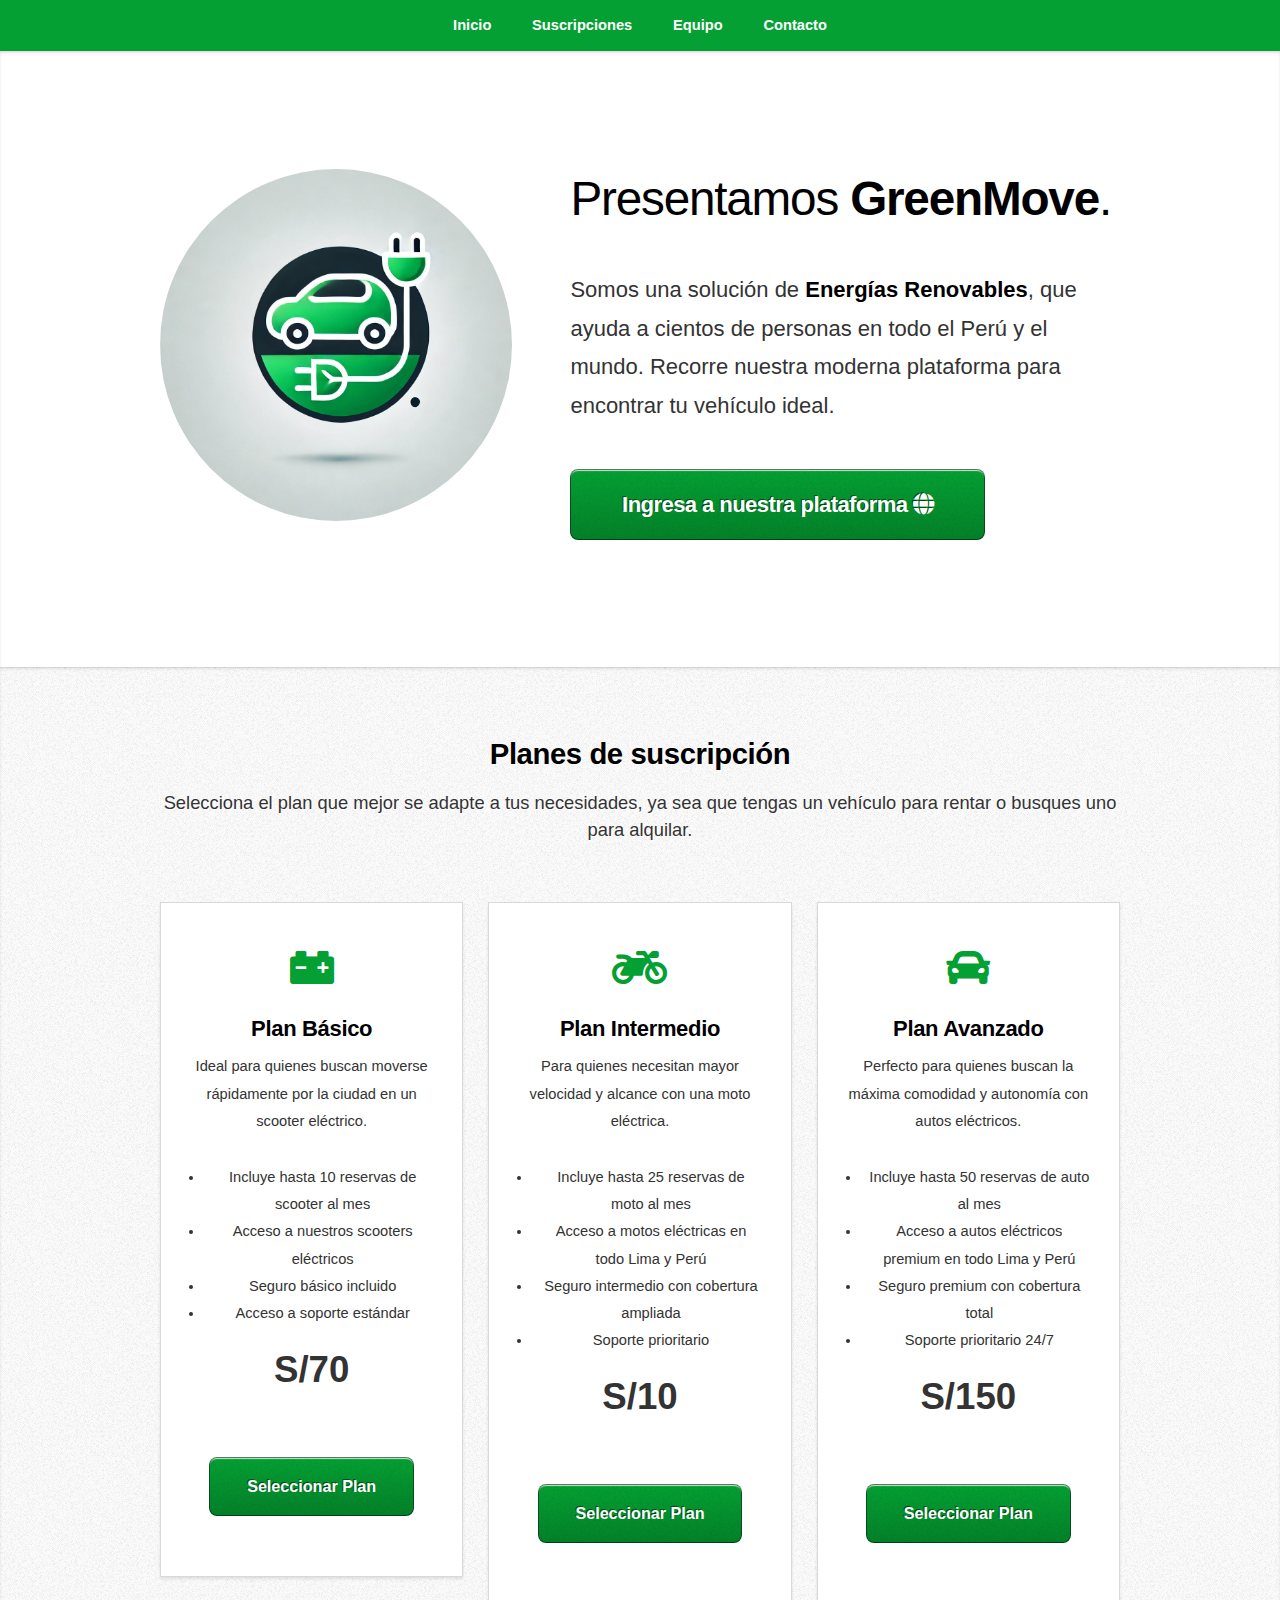
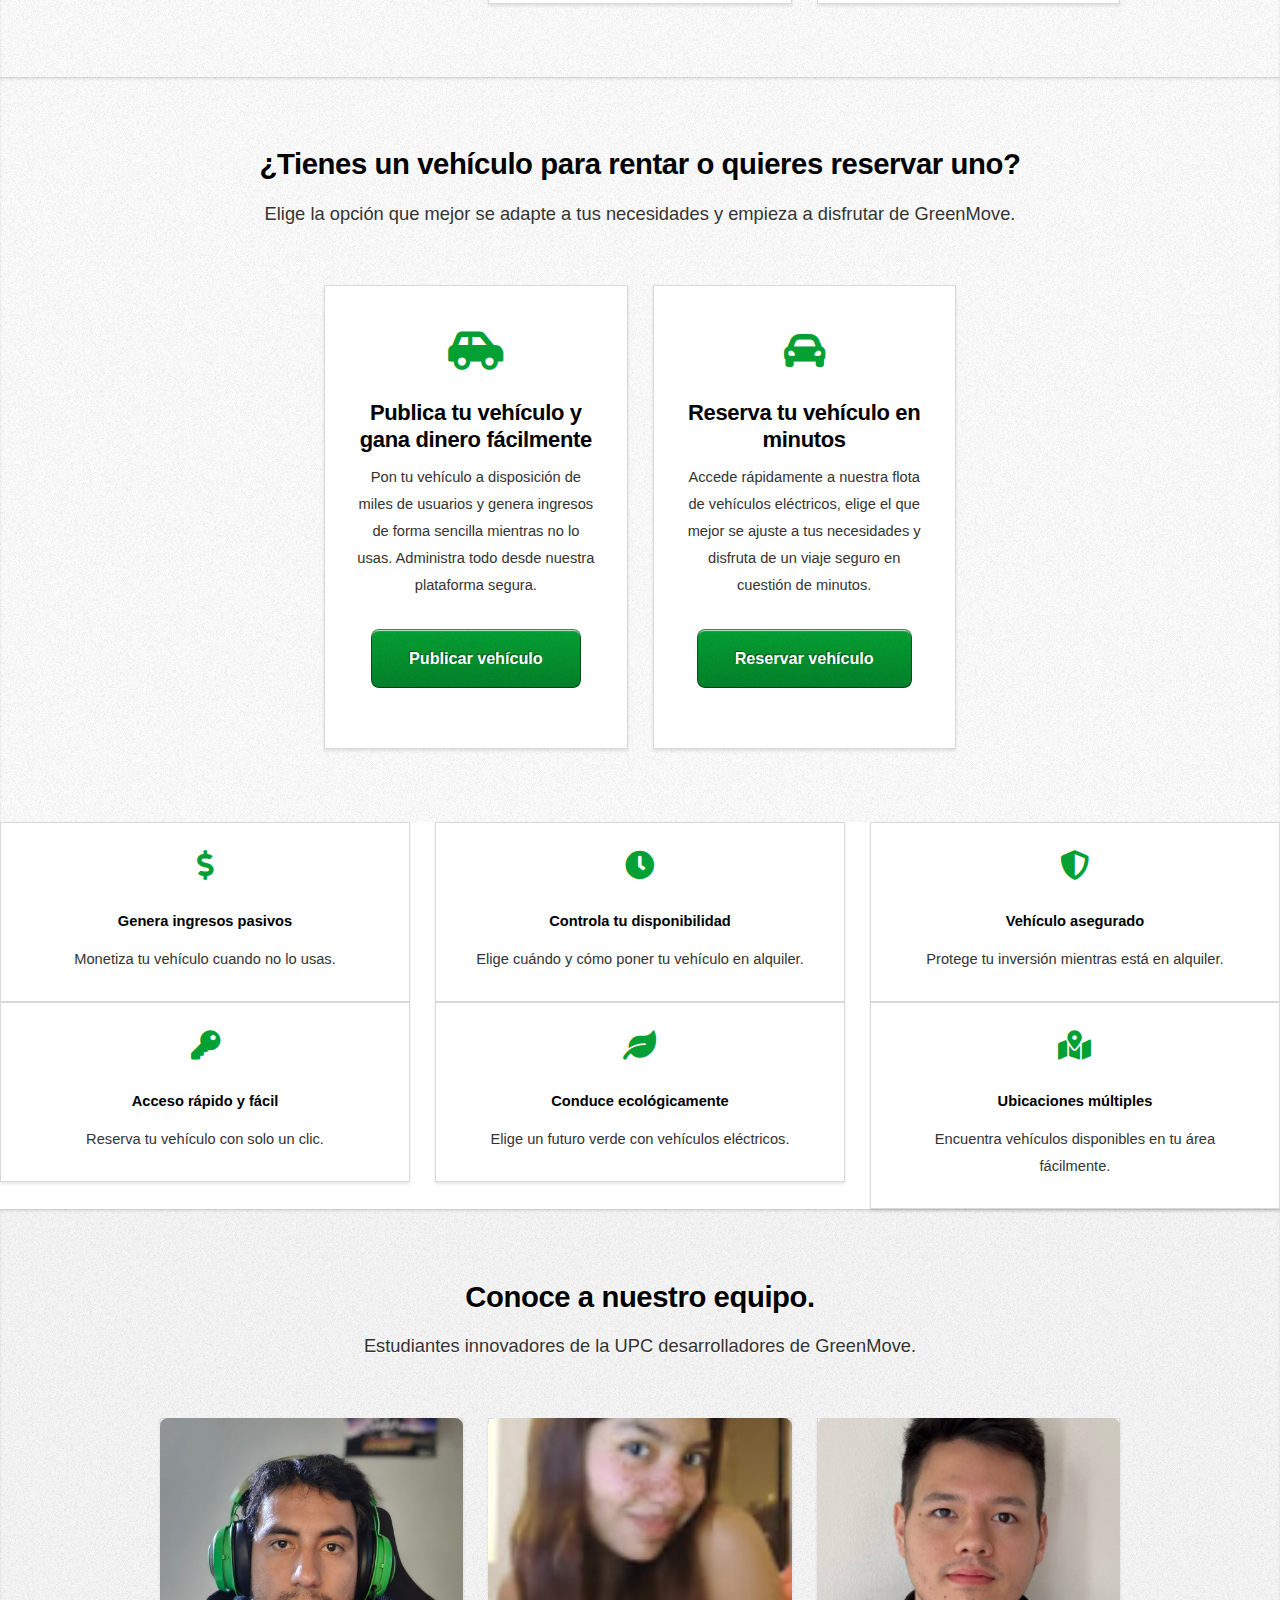
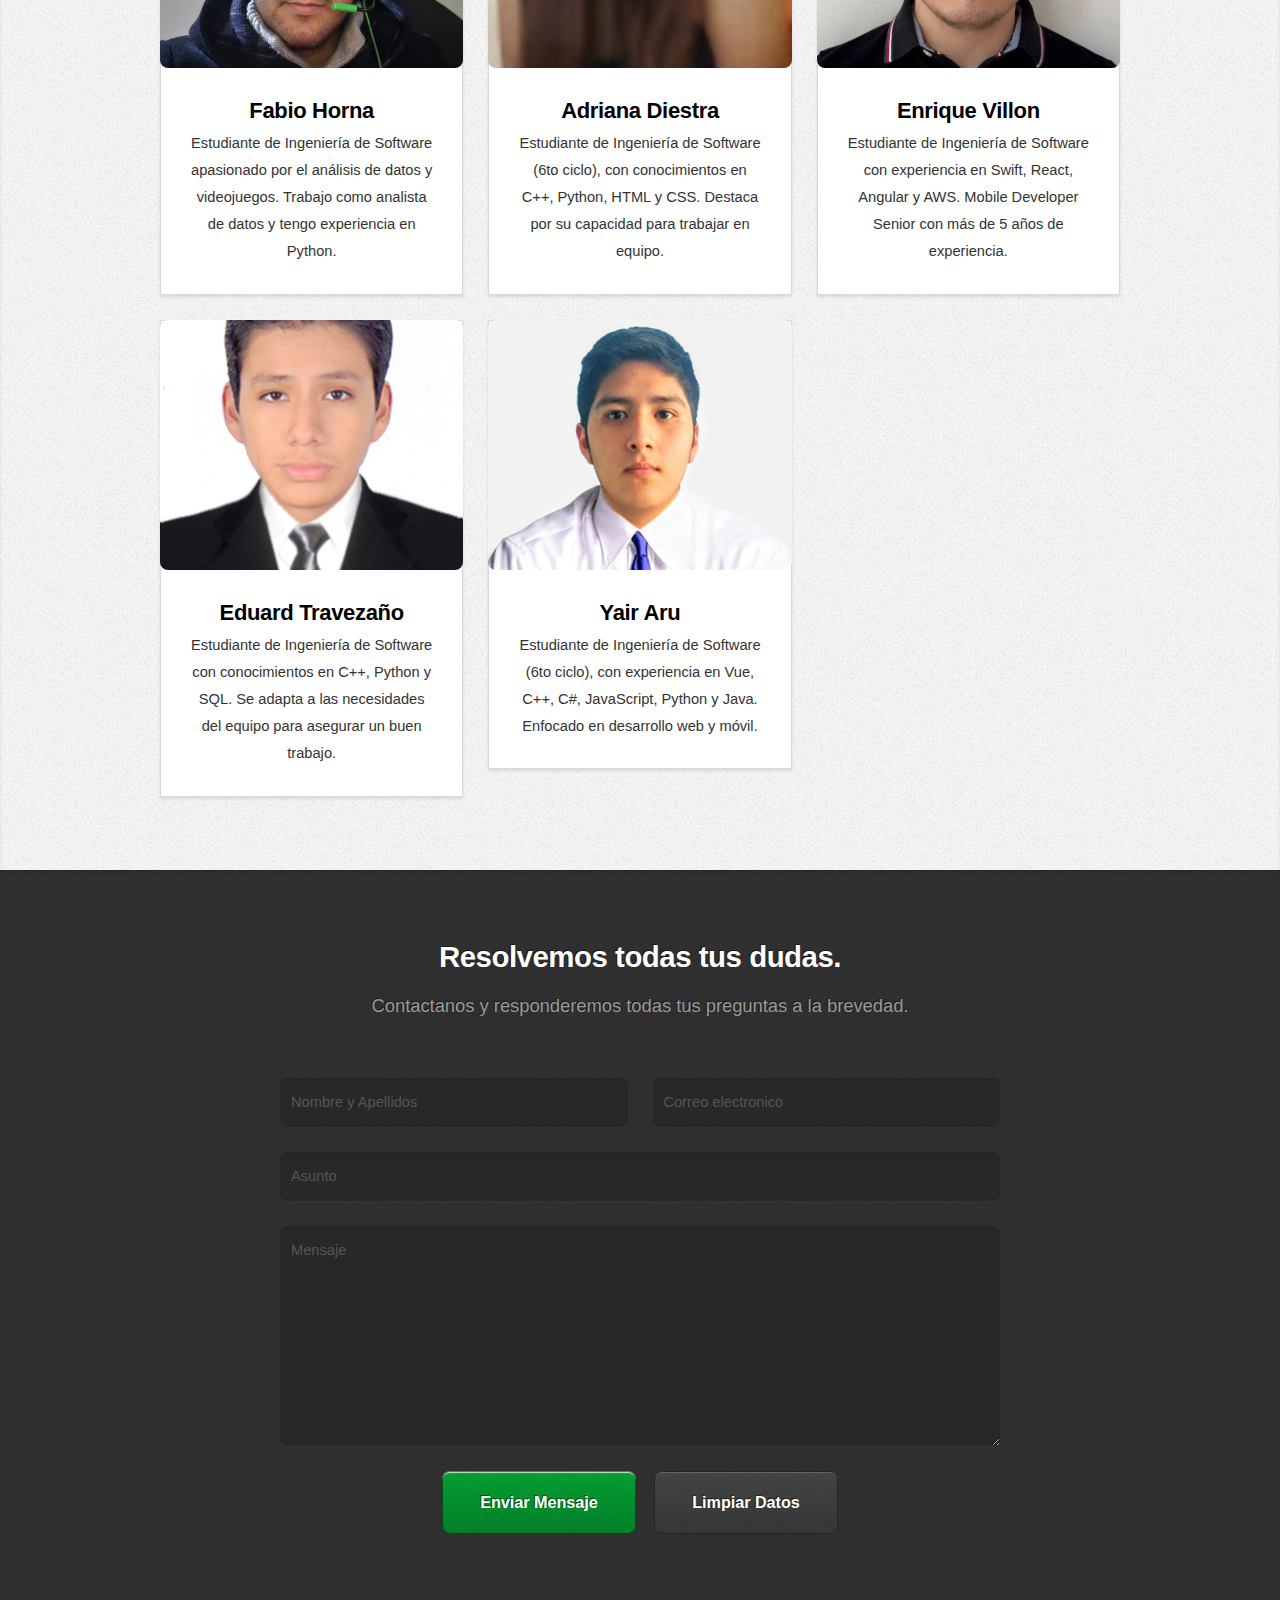
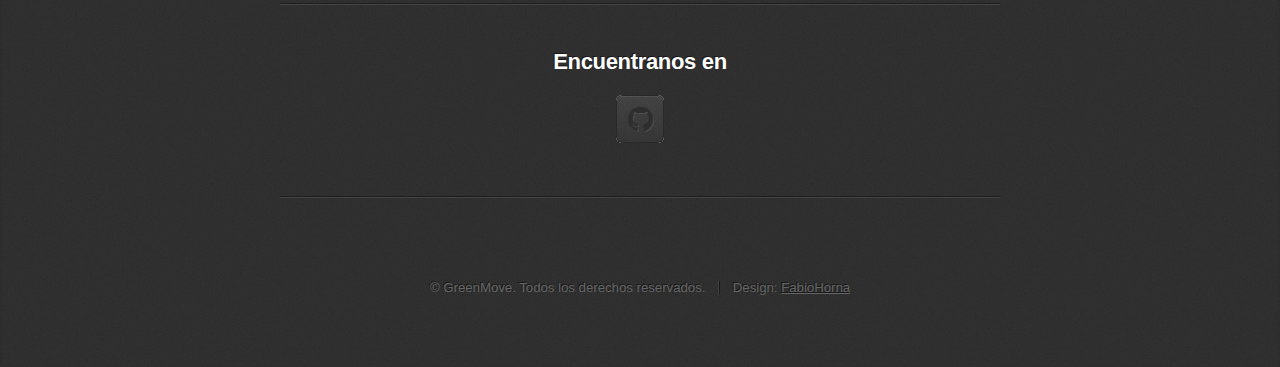
==== index.html @ 5848d507 "Add Links" ====
<!DOCTYPE HTML>
<html>
	<head>
		<title>GreenMove</title>
		<meta charset="utf-8" />
		<meta name="viewport" content="width=device-width, initial-scale=1, user-scalable=no" />
		<link rel="stylesheet" href="assets/css/main.css" />
	</head>
	<body class="is-preload">

		<!-- Nav -->
			<nav id="nav">
				<ul class="container">
					<li><a href="#top">Inicio</a></li>
					<li><a href="#work">Suscripciones</a></li>
					<li><a href="#portfolio">Equipo</a></li>
					<li><a href="#contact">Contacto</a></li>
				</ul>
			</nav>

<!-- Home -->
<article id="top" class="wrapper style1">
    <div class="container">
        <div class="row">
            <div class="col-4 col-5-large col-12-medium">
                <span class="image fit"><img src="images/pic00.jpg" alt="" /></span>
            </div>
            <div class="col-8 col-7-large col-12-medium">
                <header>
                    <h1>Presentamos <strong>GreenMove</strong>.</h1>
                </header>
                <p>Somos una solución de <strong>Energías Renovables</strong>, que ayuda a cientos de personas en todo el Perú y el mundo. Recorre nuestra moderna plataforma para encontrar tu vehículo ideal.</p>
                <a href="https://greenmove-web-app.vercel.app/login" class="button large scrolly">
                    Ingresa a nuestra plataforma <i class="fas fa-globe"></i> 
                </a>
            </div>
        </div>
    </div>
</article>






				<!-- Planes de Suscripción para GreenMove -->
				<article id="work" class="wrapper style2">
					<div class="container">
						<header>
							<h2>Planes de suscripción</h2>
							<p>Selecciona el plan que mejor se adapte a tus necesidades, ya sea que tengas un vehículo para rentar o busques uno para alquilar.</p>
						</header>
						<div class="row aln-center">
						<!-- Plan Básico -->
						<div class="col-4 col-6-medium col-12-small">
							<section class="box style1">
								<span class="icon featured"><i class="fas fa-car-battery fa-3x"></i></span>
						<h3>Plan Básico </h3>
						<p>Ideal para quienes buscan moverse rápidamente por la ciudad en un scooter eléctrico.</p>
						<ul>
							<li>Incluye hasta 10 reservas de scooter al mes</li>
							<li>Acceso a nuestros scooters eléctricos </li>
							<li>Seguro básico incluido</li>
							<li>Acceso a soporte estándar</li>
						</ul>
						<p style="font-size: 2.5em; font-weight: bold;">S/70</p>
						<a href="#" class="button">Seleccionar Plan</a>
					</section>
				</div>
            <!-- Plan Intermedio -->
            <div class="col-4 col-6-medium col-12-small">
                <section class="box style1">
                    <span class="icon featured"><i class="fas fa-motorcycle fa-3x"></i></span>
                    <h3>Plan Intermedio</h3>
                    <p>Para quienes necesitan mayor velocidad y alcance con una moto eléctrica.</p>
                    <ul>
                        <li>Incluye hasta 25 reservas de moto al mes</li>
                        <li>Acceso a motos eléctricas en todo Lima y Perú</li>
                        <li>Seguro intermedio con cobertura ampliada</li>
                        <li>Soporte prioritario</li>                        
                    </ul>
                    <p style="font-size: 2.5em; font-weight: bold;">S/10</p>
                    <a href="#" class="button">Seleccionar Plan</a>
                </section>
            </div>

            <!-- Plan Avanzado -->
            <div class="col-4 col-6-medium col-12-small">
                <section class="box style1">
                    <span class="icon featured"><i class="fas fa-car fa-3x"></i></span>
                    <h3>Plan Avanzado</h3>
                    <p>Perfecto para quienes buscan la máxima comodidad y autonomía con autos eléctricos.</p>
                    <ul>
                        <li>Incluye hasta 50 reservas de auto al mes</li>
                        <li>Acceso a autos eléctricos premium en todo Lima y Perú</li>
                        <li>Seguro premium con cobertura total</li>
                        <li>Soporte prioritario 24/7</li>
                    </ul>
                    <p style="font-size: 2.5em; font-weight: bold;">S/150</p>
                    <a href="#" class="button">Seleccionar Plan</a>
                </section>
            </div>
        </div>
    </div>
</article>





			 
<!-- CTA para Propietarios y Usuarios -->
<article id="work" class="wrapper style2">
    <div class="container">
        <header>
            <h2>¿Tienes un vehículo para rentar o quieres reservar uno?</h2>
            <p>Elige la opción que mejor se adapte a tus necesidades y empieza a disfrutar de GreenMove.</p>
        </header>
        <div class="row aln-center">
            <!-- Card para Propietarios de vehículos -->
            <div class="col-4 col-6-medium col-12-small">
                <section class="box style1">
                    <span class="icon featured"><i class="fas fa-car-side fa-3x"></i></span>
                    <h3>Publica tu vehículo y gana dinero fácilmente</h3>
                    <p>Pon tu vehículo a disposición de miles de usuarios y genera ingresos de forma sencilla mientras no lo usas. Administra todo desde nuestra plataforma segura.</p>
                    <a href="#" class="button">Publicar vehículo</a>
                </section>
            </div>

            <!-- Card para Usuarios que buscan alquilar -->
            <div class="col-4 col-6-medium col-12-small">
                <section class="box style1">
                    <span class="icon featured"><i class="fas fa-car-alt fa-3x"></i></span>
                    <h3>Reserva tu vehículo en minutos</h3>
                    <p>Accede rápidamente a nuestra flota de vehículos eléctricos, elige el que mejor se ajuste a tus necesidades y disfruta de un viaje seguro en cuestión de minutos.</p>
                    <a href="#" class="button">Reservar vehículo</a>
                </section>
            </div>
        </div>
    </div>
</article>

<!-- Beneficios para Propietarios -->
<div class="row aln-center">
    <div class="col-4 col-12-medium">
        <section class="box benefit-card">
            <span class="icon featured"><i class="fas fa-dollar-sign fa-2x"></i></span>
            <h4>Genera ingresos pasivos</h4>
            <p>Monetiza tu vehículo cuando no lo usas.</p>
        </section>
    </div>
    <div class="col-4 col-12-medium">
        <section class="box benefit-card">
            <span class="icon featured"><i class="fas fa-clock fa-2x"></i></span>
            <h4>Controla tu disponibilidad</h4>
            <p>Elige cuándo y cómo poner tu vehículo en alquiler.</p>
        </section>
    </div>
    <div class="col-4 col-12-medium">
        <section class="box benefit-card">
            <span class="icon featured"><i class="fas fa-shield-alt fa-2x"></i></span>
            <h4>Vehículo asegurado</h4>
            <p>Protege tu inversión mientras está en alquiler.</p>
        </section>
    </div>
</div>

<!-- Beneficios para Usuarios -->
<div class="row aln-center">
    <div class="col-4 col-12-medium">
        <section class="box benefit-card">
            <span class="icon featured"><i class="fas fa-key fa-2x"></i></span>
            <h4>Acceso rápido y fácil</h4>
            <p>Reserva tu vehículo con solo un clic.</p>
        </section>
    </div>
    <div class="col-4 col-12-medium">
        <section class="box benefit-card">
            <span class="icon featured"><i class="fas fa-leaf fa-2x"></i></span>
            <h4>Conduce ecológicamente</h4>
            <p>Elige un futuro verde con vehículos eléctricos.</p>
        </section>
    </div>
    <div class="col-4 col-12-medium">
        <section class="box benefit-card">
            <span class="icon featured"><i class="fas fa-map-marked-alt fa-2x"></i></span>
            <h4>Ubicaciones múltiples</h4>
            <p>Encuentra vehículos disponibles en tu área fácilmente.</p>
        </section>
    </div>
</div>

			









		<!-- Team Portfolio-->
		<article id="portfolio" class="wrapper style3">
			<div class="container">
				<header>
					<h2>Conoce a nuestro equipo.</h2>
					<p>Estudiantes innovadores de la UPC desarrolladores de GreenMove.</p>
				</header>
				<div class="row">
					<div class="col-4 col-6-medium col-12-small">
						<article class="box style2">
							<a href="#" class="image featured">
								<img src="images/Fabio_image.jpg" alt="Fabio Image" />
							</a>
							<h3><a href="#">Fabio Horna</a></h3>
							<p>Estudiante de Ingeniería de Software apasionado por el análisis de datos y videojuegos. Trabajo como analista de datos y tengo experiencia en Python.</p>
						</article>
					</div>
					<div class="col-4 col-6-medium col-12-small">
						<article class="box style2">
							<a href="#" class="image featured">
								<img src="images/Adriana.png" alt="Adriana" />
							</a>
							<h3><a href="#">Adriana Diestra </a></h3>
							<p>Estudiante de Ingeniería de Software (6to ciclo), con conocimientos en C++, Python, HTML y CSS. Destaca por su capacidad para trabajar en equipo.</p>
						</article>
					</div>
					<div class="col-4 col-6-medium col-12-small">
						<article class="box style2">
							<a href="#" class="image featured">
								<img src="images/Enrique.png" alt="Enrique" />
							</a>
							<h3><a href="#">Enrique Villon</a></h3>
							<p>Estudiante de Ingeniería de Software con experiencia en Swift, React, Angular y AWS. Mobile Developer Senior con más de 5 años de experiencia.</p>
						</article>
					</div>
					<div class="col-4 col-6-medium col-12-small">
						<article class="box style2">
							<a href="#" class="image featured">
								<img src="images/FotoEduard.jpg" alt="FotoEduard" />
							</a>
							<h3><a href="#">Eduard Travezaño</a></h3>
							<p> Estudiante de Ingeniería de Software con conocimientos en C++, Python y SQL. Se adapta a las necesidades del equipo para asegurar un buen trabajo.</p>
						</article>
					</div>
					<div class="col-4 col-6-medium col-12-small">
						<article class="box style2">
							<a href="#" class="image featured">
								<img src="images/Yair.jpg" alt="Yair" />
							</a>
							<h3><a href="#">Yair Aru </a></h3>
							<p>Estudiante de Ingeniería de Software (6to ciclo), con experiencia en Vue, C++, C#, JavaScript, Python y Java. Enfocado en desarrollo web y móvil.</p>
						</article>
					</div>
				</div>				
			</div>
		</article>


		<!-- Contact -->
			<article id="contact" class="wrapper style4">
				<div class="container medium">
					<header>
						<h2>Resolvemos todas tus dudas.</h2>
						<p>Contactanos y responderemos todas tus preguntas a la brevedad.</p>
					</header>
					<div class="row">
						<div class="col-12">
							<form method="post" action="#">
								<div class="row">
									<div class="col-6 col-12-small">
										<input type="text" name="name" id="name" placeholder="Nombre y Apellidos" />
									</div>
									<div class="col-6 col-12-small">
										<input type="text" name="email" id="email" placeholder="Correo electronico" />
									</div>
									<div class="col-12">
										<input type="text" name="subject" id="subject" placeholder="Asunto" />
									</div>
									<div class="col-12">
										<textarea name="message" id="message" placeholder="Mensaje"></textarea>
									</div>
									<div class="col-12">
										<ul class="actions">
											<li><input type="submit" value="Enviar Mensaje" /></li>
											<li><input type="reset" value="Limpiar Datos" class="alt" /></li>
										</ul>
									</div>
								</div>
							</form>
						</div>
						<div class="col-12">
							<hr />
							<h3>Encuentranos en</h3>
							<ul class="social">
								<li><a href="https://github.com/G5UPC-PRE-SI729-2402-SW54-WebCode-Team" class="icon brands fa-github"><span class="label">Github</span></a></li>
								</ul>
							<hr />
						</div>
					</div>
					<footer>
						<ul id="copyright">
							<li>&copy; GreenMove. Todos los derechos reservados.</li><li>Design: <a href="https://github.com/G5UPC-PRE-SI729-2402-SW54-WebCode-Team/Final-Report.git">FabioHorna</a></li>
						</ul>
					</footer>
				</div>
			</article>

		<!-- Scripts -->
			<script src="assets/js/jquery.min.js"></script>
			<script src="assets/js/jquery.scrolly.min.js"></script>
			<script src="assets/js/browser.min.js"></script>
			<script src="assets/js/breakpoints.min.js"></script>
			<script src="assets/js/util.js"></script>
			<script src="assets/js/main.js"></script>

	</body>
</html>
---- assets/css/main.css ----
@import url("https://fonts.googleapis.com/css2?family=Nunito:wght@300;600;700&display=swap");
@import url("fontawesome-all.min.css");

/*
	Miniport by HTML5 UP
	html5up.net | @ajlkn
	Free for personal and commercial use under the CCA 3.0 license (html5up.net/license)
*/

html, body, div, span, applet, object,
iframe, h1, h2, h3, h4, h5, h6, p, blockquote,
pre, a, abbr, acronym, address, big, cite,
code, del, dfn, em, img, ins, kbd, q, s, samp,
small, strike, strong, sub, sup, tt, var, b,
u, i, center, dl, dt, dd, ol, ul, li, fieldset,
form, label, legend, table, caption, tbody,
tfoot, thead, tr, th, td, article, aside,
canvas, details, embed, figure, figcaption,
footer, header, hgroup, menu, nav, output, ruby,
section, summary, time, mark, audio, video {
	margin: 0;
	padding: 0;
	border: 0;
	font-size: 100%;
	font: inherit;
	vertical-align: baseline;}

article, aside, details, figcaption, figure,
footer, header, hgroup, menu, nav, section {
	display: block;}

body {
	line-height: 1;
}

ol, ul {
	list-style: none;
}

blockquote, q {
	quotes: none;
}

	blockquote:before, blockquote:after, q:before, q:after {
		content: '';
		content: none;
	}

table {
	border-collapse: collapse;
	border-spacing: 0;
}

body {
	-webkit-text-size-adjust: none;
}

mark {
	background-color: transparent;
	color: inherit;
}

input::-moz-focus-inner {
	border: 0;
	padding: 0;
}

input, select, textarea {
	-moz-appearance: none;
	-webkit-appearance: none;
	-ms-appearance: none;
	appearance: none;
}

/* Basic */

	html {
		box-sizing: border-box;
	}

	*, *:before, *:after {
		box-sizing: inherit;
	}

	body {
		padding-top: 3.5em;
	}

		body.is-preload *, body.is-preload *:before, body.is-preload *:after {
			-moz-animation: none !important;
			-webkit-animation: none !important;
			-ms-animation: none !important;
			animation: none !important;
			-moz-transition: none !important;
			-webkit-transition: none !important;
			-ms-transition: none !important;
			transition: none !important;
		}

	body, input, textarea, select {
		font-family: 'Open Sans', sans-serif;
		line-height: 1.85em;
		color: #333333;
		font-weight: 300;
		font-size: 13pt;
	}

	a {
		-moz-transition: color .2s ease-in-out;
		-webkit-transition: color .2s ease-in-out;
		-ms-transition: color .2s ease-in-out;
		transition: color .2s ease-in-out;
		color: #04A033;
		text-decoration: underline;
	}

		a:hover {
			color: #27AE60 !important;
		}

		a img {
			border: 0;
		}

	b, strong {
		font-weight: 600;
		color: #000000;
	}

	i, em {
		font-style: italic;
	}

	sub {
		position: relative;
		top: 0.5em;
		font-size: 0.8em;
	}

	sup {
		position: relative;
		top: -0.5em;
		font-size: 0.8em;
	}

	blockquote {
		border-left: solid 0.75em #eee;
		padding: 1em 0 1em 1.5em;
		font-style: italic;
	}

	h1, h2, h3, h4, h5, h6 {
		color: #000000;
		margin: 0 0 0.75em 0;
	}

	h1 a, h2 a, h3 a, h4 a, h5 a, h6 a {
		text-decoration: none;
		color: inherit;
	}

	h2, h3, h4, h5, h6 {
		font-weight: 700;
	}

	h1 {
		font-size: 3.25em;
		letter-spacing: -0.025em;
		font-weight: 300;
	}

		h1 strong {
			font-weight: 700;
		}

	h2 {
		font-size: 2em;
		letter-spacing: -0.015em;
	}

	h3 {
		font-size: 1.5em;
		letter-spacing: -0.015em;
	}

	em, i {
		font-style: italic;
	}

	br.clear {
		clear: both;
	}

	hr {
		border: 0;
		border-top: solid 1px #444;
		border-top-color: rgba(0, 0, 0, 0.35);
		box-shadow: 0px 1px 0px 0px rgba(255, 255, 255, 0.1);
		height: 1px;
		margin: 3em 0;
	}

	p, ul, ol, dl, table {
		margin-bottom: 2em;
	}

	header {
		margin: 0 0 3em 0;
	}

		header > p {
			font-size: 1.25em;
			margin: 0;
		}

	footer {
		margin: 3em 0 0 0;
	}

		footer > p {
			font-size: 1.25em;
		}

/* Container */

	.container {
		margin: 0 auto;
		max-width: calc(100% - 50px);
		width: 1200px;
	}

		.container.medium {
			width: 900px;
		}

		@media screen and (max-width: 1680px) {

			.container {
				width: 1200px;
			}

				.container.medium {
					width: 900px;
				}

		}

		@media screen and (max-width: 1280px) {

			.container {
				width: 960px;
			}

				.container.medium {
					width: 720px;
				}

		}

		@media screen and (max-width: 980px) {

			.container {
				width: 100%;
			}

				.container.medium {
					width: 75%;
				}

		}

		@media screen and (max-width: 736px) {

			.container {
				width: 100%;
				max-width: calc(100% - 30px);
			}

				.container.medium {
					width: 100%;
				}

		}

/* Row */

	.row {
		display: flex;
		flex-wrap: wrap;
		box-sizing: border-box;
		align-items: stretch;
	}

		.row > * {
			box-sizing: border-box;
		}

		.row.gtr-uniform > * > :last-child {
			margin-bottom: 0;
		}

		.row.aln-left {
			justify-content: flex-start;
		}

		.row.aln-center {
			justify-content: center;
		}

		.row.aln-right {
			justify-content: flex-end;
		}

		.row.aln-top {
			align-items: flex-start;
		}

		.row.aln-middle {
			align-items: center;
		}

		.row.aln-bottom {
			align-items: flex-end;
		}

		.row > .imp {
			order: -1;
		}

		.row > .col-1 {
			width: 8.33333%;
		}

		.row > .off-1 {
			margin-left: 8.33333%;
		}

		.row > .col-2 {
			width: 16.66667%;
		}

		.row > .off-2 {
			margin-left: 16.66667%;
		}

		.row > .col-3 {
			width: 25%;
		}

		.row > .off-3 {
			margin-left: 25%;
		}

		.row > .col-4 {
			width: 33.33333%;
		}

		.row > .off-4 {
			margin-left: 33.33333%;
		}

		.row > .col-5 {
			width: 41.66667%;
		}

		.row > .off-5 {
			margin-left: 41.66667%;
		}

		.row > .col-6 {
			width: 50%;
		}

		.row > .off-6 {
			margin-left: 50%;
		}

		.row > .col-7 {
			width: 58.33333%;
		}

		.row > .off-7 {
			margin-left: 58.33333%;
		}

		.row > .col-8 {
			width: 66.66667%;
		}

		.row > .off-8 {
			margin-left: 66.66667%;
		}

		.row > .col-9 {
			width: 75%;
		}

		.row > .off-9 {
			margin-left: 75%;
		}

		.row > .col-10 {
			width: 83.33333%;
		}

		.row > .off-10 {
			margin-left: 83.33333%;
		}

		.row > .col-11 {
			width: 91.66667%;
		}

		.row > .off-11 {
			margin-left: 91.66667%;
		}

		.row > .col-12 {
			width: 100%;
		}

		.row > .off-12 {
			margin-left: 100%;
		}

		.row.gtr-0 {
			margin-top: 0px;
			margin-left: 0px;
		}

			.row.gtr-0 > * {
				padding: 0px 0 0 0px;
			}

			.row.gtr-0.gtr-uniform {
				margin-top: 0px;
			}

				.row.gtr-0.gtr-uniform > * {
					padding-top: 0px;
				}

		.row.gtr-25 {
			margin-top: -6.25px;
			margin-left: -6.25px;
		}

			.row.gtr-25 > * {
				padding: 6.25px 0 0 6.25px;
			}

			.row.gtr-25.gtr-uniform {
				margin-top: -6.25px;
			}

				.row.gtr-25.gtr-uniform > * {
					padding-top: 6.25px;
				}

		.row.gtr-50 {
			margin-top: -12.5px;
			margin-left: -12.5px;
		}

			.row.gtr-50 > * {
				padding: 12.5px 0 0 12.5px;
			}

			.row.gtr-50.gtr-uniform {
				margin-top: -12.5px;
			}

				.row.gtr-50.gtr-uniform > * {
					padding-top: 12.5px;
				}

		.row {
			margin-top: -25px;
			margin-left: -25px;
		}

			.row > * {
				padding: 25px 0 0 25px;
			}

			.row.gtr-uniform {
				margin-top: -25px;
			}

				.row.gtr-uniform > * {
					padding-top: 25px;
				}

		.row.gtr-150 {
			margin-top: -37.5px;
			margin-left: -37.5px;
		}

			.row.gtr-150 > * {
				padding: 37.5px 0 0 37.5px;
			}

			.row.gtr-150.gtr-uniform {
				margin-top: -37.5px;
			}

				.row.gtr-150.gtr-uniform > * {
					padding-top: 37.5px;
				}

		.row.gtr-200 {
			margin-top: -50px;
			margin-left: -50px;
		}

			.row.gtr-200 > * {
				padding: 50px 0 0 50px;
			}

			.row.gtr-200.gtr-uniform {
				margin-top: -50px;
			}

				.row.gtr-200.gtr-uniform > * {
					padding-top: 50px;
				}

		@media screen and (max-width: 1680px) {

			.row {
				display: flex;
				flex-wrap: wrap;
				box-sizing: border-box;
				align-items: stretch;
			}

				.row > * {
					box-sizing: border-box;
				}

				.row.gtr-uniform > * > :last-child {
					margin-bottom: 0;
				}

				.row.aln-left {
					justify-content: flex-start;
				}

				.row.aln-center {
					justify-content: center;
				}

				.row.aln-right {
					justify-content: flex-end;
				}

				.row.aln-top {
					align-items: flex-start;
				}

				.row.aln-middle {
					align-items: center;
				}

				.row.aln-bottom {
					align-items: flex-end;
				}

				.row > .imp-xlarge {
					order: -1;
				}

				.row > .col-1-xlarge {
					width: 8.33333%;
				}

				.row > .off-1-xlarge {
					margin-left: 8.33333%;
				}

				.row > .col-2-xlarge {
					width: 16.66667%;
				}

				.row > .off-2-xlarge {
					margin-left: 16.66667%;
				}

				.row > .col-3-xlarge {
					width: 25%;
				}

				.row > .off-3-xlarge {
					margin-left: 25%;
				}

				.row > .col-4-xlarge {
					width: 33.33333%;
				}

				.row > .off-4-xlarge {
					margin-left: 33.33333%;
				}

				.row > .col-5-xlarge {
					width: 41.66667%;
				}

				.row > .off-5-xlarge {
					margin-left: 41.66667%;
				}

				.row > .col-6-xlarge {
					width: 50%;
				}

				.row > .off-6-xlarge {
					margin-left: 50%;
				}

				.row > .col-7-xlarge {
					width: 58.33333%;
				}

				.row > .off-7-xlarge {
					margin-left: 58.33333%;
				}

				.row > .col-8-xlarge {
					width: 66.66667%;
				}

				.row > .off-8-xlarge {
					margin-left: 66.66667%;
				}

				.row > .col-9-xlarge {
					width: 75%;
				}

				.row > .off-9-xlarge {
					margin-left: 75%;
				}

				.row > .col-10-xlarge {
					width: 83.33333%;
				}

				.row > .off-10-xlarge {
					margin-left: 83.33333%;
				}

				.row > .col-11-xlarge {
					width: 91.66667%;
				}

				.row > .off-11-xlarge {
					margin-left: 91.66667%;
				}

				.row > .col-12-xlarge {
					width: 100%;
				}

				.row > .off-12-xlarge {
					margin-left: 100%;
				}

				.row.gtr-0 {
					margin-top: 0px;
					margin-left: 0px;
				}

					.row.gtr-0 > * {
						padding: 0px 0 0 0px;
					}

					.row.gtr-0.gtr-uniform {
						margin-top: 0px;
					}

						.row.gtr-0.gtr-uniform > * {
							padding-top: 0px;
						}

				.row.gtr-25 {
					margin-top: -6.25px;
					margin-left: -6.25px;
				}

					.row.gtr-25 > * {
						padding: 6.25px 0 0 6.25px;
					}

					.row.gtr-25.gtr-uniform {
						margin-top: -6.25px;
					}

						.row.gtr-25.gtr-uniform > * {
							padding-top: 6.25px;
						}

				.row.gtr-50 {
					margin-top: -12.5px;
					margin-left: -12.5px;
				}

					.row.gtr-50 > * {
						padding: 12.5px 0 0 12.5px;
					}

					.row.gtr-50.gtr-uniform {
						margin-top: -12.5px;
					}

						.row.gtr-50.gtr-uniform > * {
							padding-top: 12.5px;
						}

				.row {
					margin-top: -25px;
					margin-left: -25px;
				}

					.row > * {
						padding: 25px 0 0 25px;
					}

					.row.gtr-uniform {
						margin-top: -25px;
					}

						.row.gtr-uniform > * {
							padding-top: 25px;
						}

				.row.gtr-150 {
					margin-top: -37.5px;
					margin-left: -37.5px;
				}

					.row.gtr-150 > * {
						padding: 37.5px 0 0 37.5px;
					}

					.row.gtr-150.gtr-uniform {
						margin-top: -37.5px;
					}

						.row.gtr-150.gtr-uniform > * {
							padding-top: 37.5px;
						}

				.row.gtr-200 {
					margin-top: -50px;
					margin-left: -50px;
				}

					.row.gtr-200 > * {
						padding: 50px 0 0 50px;
					}

					.row.gtr-200.gtr-uniform {
						margin-top: -50px;
					}

						.row.gtr-200.gtr-uniform > * {
							padding-top: 50px;
						}

		}

		@media screen and (max-width: 1280px) {

			.row {
				display: flex;
				flex-wrap: wrap;
				box-sizing: border-box;
				align-items: stretch;
			}

				.row > * {
					box-sizing: border-box;
				}

				.row.gtr-uniform > * > :last-child {
					margin-bottom: 0;
				}

				.row.aln-left {
					justify-content: flex-start;
				}

				.row.aln-center {
					justify-content: center;
				}

				.row.aln-right {
					justify-content: flex-end;
				}

				.row.aln-top {
					align-items: flex-start;
				}

				.row.aln-middle {
					align-items: center;
				}

				.row.aln-bottom {
					align-items: flex-end;
				}

				.row > .imp-large {
					order: -1;
				}

				.row > .col-1-large {
					width: 8.33333%;
				}

				.row > .off-1-large {
					margin-left: 8.33333%;
				}

				.row > .col-2-large {
					width: 16.66667%;
				}

				.row > .off-2-large {
					margin-left: 16.66667%;
				}

				.row > .col-3-large {
					width: 25%;
				}

				.row > .off-3-large {
					margin-left: 25%;
				}

				.row > .col-4-large {
					width: 33.33333%;
				}

				.row > .off-4-large {
					margin-left: 33.33333%;
				}

				.row > .col-5-large {
					width: 41.66667%;
				}

				.row > .off-5-large {
					margin-left: 41.66667%;
				}

				.row > .col-6-large {
					width: 50%;
				}

				.row > .off-6-large {
					margin-left: 50%;
				}

				.row > .col-7-large {
					width: 58.33333%;
				}

				.row > .off-7-large {
					margin-left: 58.33333%;
				}

				.row > .col-8-large {
					width: 66.66667%;
				}

				.row > .off-8-large {
					margin-left: 66.66667%;
				}

				.row > .col-9-large {
					width: 75%;
				}

				.row > .off-9-large {
					margin-left: 75%;
				}

				.row > .col-10-large {
					width: 83.33333%;
				}

				.row > .off-10-large {
					margin-left: 83.33333%;
				}

				.row > .col-11-large {
					width: 91.66667%;
				}

				.row > .off-11-large {
					margin-left: 91.66667%;
				}

				.row > .col-12-large {
					width: 100%;
				}

				.row > .off-12-large {
					margin-left: 100%;
				}

				.row.gtr-0 {
					margin-top: 0px;
					margin-left: 0px;
				}

					.row.gtr-0 > * {
						padding: 0px 0 0 0px;
					}

					.row.gtr-0.gtr-uniform {
						margin-top: 0px;
					}

						.row.gtr-0.gtr-uniform > * {
							padding-top: 0px;
						}

				.row.gtr-25 {
					margin-top: -6.25px;
					margin-left: -6.25px;
				}

					.row.gtr-25 > * {
						padding: 6.25px 0 0 6.25px;
					}

					.row.gtr-25.gtr-uniform {
						margin-top: -6.25px;
					}

						.row.gtr-25.gtr-uniform > * {
							padding-top: 6.25px;
						}

				.row.gtr-50 {
					margin-top: -12.5px;
					margin-left: -12.5px;
				}

					.row.gtr-50 > * {
						padding: 12.5px 0 0 12.5px;
					}

					.row.gtr-50.gtr-uniform {
						margin-top: -12.5px;
					}

						.row.gtr-50.gtr-uniform > * {
							padding-top: 12.5px;
						}

				.row {
					margin-top: -25px;
					margin-left: -25px;
				}

					.row > * {
						padding: 25px 0 0 25px;
					}

					.row.gtr-uniform {
						margin-top: -25px;
					}

						.row.gtr-uniform > * {
							padding-top: 25px;
						}

				.row.gtr-150 {
					margin-top: -37.5px;
					margin-left: -37.5px;
				}

					.row.gtr-150 > * {
						padding: 37.5px 0 0 37.5px;
					}

					.row.gtr-150.gtr-uniform {
						margin-top: -37.5px;
					}

						.row.gtr-150.gtr-uniform > * {
							padding-top: 37.5px;
						}

				.row.gtr-200 {
					margin-top: -50px;
					margin-left: -50px;
				}

					.row.gtr-200 > * {
						padding: 50px 0 0 50px;
					}

					.row.gtr-200.gtr-uniform {
						margin-top: -50px;
					}

						.row.gtr-200.gtr-uniform > * {
							padding-top: 50px;
						}

		}

		@media screen and (max-width: 980px) {

			.row {
				display: flex;
				flex-wrap: wrap;
				box-sizing: border-box;
				align-items: stretch;
			}

				.row > * {
					box-sizing: border-box;
				}

				.row.gtr-uniform > * > :last-child {
					margin-bottom: 0;
				}

				.row.aln-left {
					justify-content: flex-start;
				}

				.row.aln-center {
					justify-content: center;
				}

				.row.aln-right {
					justify-content: flex-end;
				}

				.row.aln-top {
					align-items: flex-start;
				}

				.row.aln-middle {
					align-items: center;
				}

				.row.aln-bottom {
					align-items: flex-end;
				}

				.row > .imp-medium {
					order: -1;
				}

				.row > .col-1-medium {
					width: 8.33333%;
				}

				.row > .off-1-medium {
					margin-left: 8.33333%;
				}

				.row > .col-2-medium {
					width: 16.66667%;
				}

				.row > .off-2-medium {
					margin-left: 16.66667%;
				}

				.row > .col-3-medium {
					width: 25%;
				}

				.row > .off-3-medium {
					margin-left: 25%;
				}

				.row > .col-4-medium {
					width: 33.33333%;
				}

				.row > .off-4-medium {
					margin-left: 33.33333%;
				}

				.row > .col-5-medium {
					width: 41.66667%;
				}

				.row > .off-5-medium {
					margin-left: 41.66667%;
				}

				.row > .col-6-medium {
					width: 50%;
				}

				.row > .off-6-medium {
					margin-left: 50%;
				}

				.row > .col-7-medium {
					width: 58.33333%;
				}

				.row > .off-7-medium {
					margin-left: 58.33333%;
				}

				.row > .col-8-medium {
					width: 66.66667%;
				}

				.row > .off-8-medium {
					margin-left: 66.66667%;
				}

				.row > .col-9-medium {
					width: 75%;
				}

				.row > .off-9-medium {
					margin-left: 75%;
				}

				.row > .col-10-medium {
					width: 83.33333%;
				}

				.row > .off-10-medium {
					margin-left: 83.33333%;
				}

				.row > .col-11-medium {
					width: 91.66667%;
				}

				.row > .off-11-medium {
					margin-left: 91.66667%;
				}

				.row > .col-12-medium {
					width: 100%;
				}

				.row > .off-12-medium {
					margin-left: 100%;
				}

				.row.gtr-0 {
					margin-top: 0px;
					margin-left: 0px;
				}

					.row.gtr-0 > * {
						padding: 0px 0 0 0px;
					}

					.row.gtr-0.gtr-uniform {
						margin-top: 0px;
					}

						.row.gtr-0.gtr-uniform > * {
							padding-top: 0px;
						}

				.row.gtr-25 {
					margin-top: -6.25px;
					margin-left: -6.25px;
				}

					.row.gtr-25 > * {
						padding: 6.25px 0 0 6.25px;
					}

					.row.gtr-25.gtr-uniform {
						margin-top: -6.25px;
					}

						.row.gtr-25.gtr-uniform > * {
							padding-top: 6.25px;
						}

				.row.gtr-50 {
					margin-top: -12.5px;
					margin-left: -12.5px;
				}

					.row.gtr-50 > * {
						padding: 12.5px 0 0 12.5px;
					}

					.row.gtr-50.gtr-uniform {
						margin-top: -12.5px;
					}

						.row.gtr-50.gtr-uniform > * {
							padding-top: 12.5px;
						}

				.row {
					margin-top: -25px;
					margin-left: -25px;
				}

					.row > * {
						padding: 25px 0 0 25px;
					}

					.row.gtr-uniform {
						margin-top: -25px;
					}

						.row.gtr-uniform > * {
							padding-top: 25px;
						}

				.row.gtr-150 {
					margin-top: -37.5px;
					margin-left: -37.5px;
				}

					.row.gtr-150 > * {
						padding: 37.5px 0 0 37.5px;
					}

					.row.gtr-150.gtr-uniform {
						margin-top: -37.5px;
					}

						.row.gtr-150.gtr-uniform > * {
							padding-top: 37.5px;
						}

				.row.gtr-200 {
					margin-top: -50px;
					margin-left: -50px;
				}

					.row.gtr-200 > * {
						padding: 50px 0 0 50px;
					}

					.row.gtr-200.gtr-uniform {
						margin-top: -50px;
					}

						.row.gtr-200.gtr-uniform > * {
							padding-top: 50px;
						}

		}

		@media screen and (max-width: 736px) {

			.row {
				display: flex;
				flex-wrap: wrap;
				box-sizing: border-box;
				align-items: stretch;
			}

				.row > * {
					box-sizing: border-box;
				}

				.row.gtr-uniform > * > :last-child {
					margin-bottom: 0;
				}

				.row.aln-left {
					justify-content: flex-start;
				}

				.row.aln-center {
					justify-content: center;
				}

				.row.aln-right {
					justify-content: flex-end;
				}

				.row.aln-top {
					align-items: flex-start;
				}

				.row.aln-middle {
					align-items: center;
				}

				.row.aln-bottom {
					align-items: flex-end;
				}

				.row > .imp-small {
					order: -1;
				}

				.row > .col-1-small {
					width: 8.33333%;
				}

				.row > .off-1-small {
					margin-left: 8.33333%;
				}

				.row > .col-2-small {
					width: 16.66667%;
				}

				.row > .off-2-small {
					margin-left: 16.66667%;
				}

				.row > .col-3-small {
					width: 25%;
				}

				.row > .off-3-small {
					margin-left: 25%;
				}

				.row > .col-4-small {
					width: 33.33333%;
				}

				.row > .off-4-small {
					margin-left: 33.33333%;
				}

				.row > .col-5-small {
					width: 41.66667%;
				}

				.row > .off-5-small {
					margin-left: 41.66667%;
				}

				.row > .col-6-small {
					width: 50%;
				}

				.row > .off-6-small {
					margin-left: 50%;
				}

				.row > .col-7-small {
					width: 58.33333%;
				}

				.row > .off-7-small {
					margin-left: 58.33333%;
				}

				.row > .col-8-small {
					width: 66.66667%;
				}

				.row > .off-8-small {
					margin-left: 66.66667%;
				}

				.row > .col-9-small {
					width: 75%;
				}

				.row > .off-9-small {
					margin-left: 75%;
				}

				.row > .col-10-small {
					width: 83.33333%;
				}

				.row > .off-10-small {
					margin-left: 83.33333%;
				}

				.row > .col-11-small {
					width: 91.66667%;
				}

				.row > .off-11-small {
					margin-left: 91.66667%;
				}

				.row > .col-12-small {
					width: 100%;
				}

				.row > .off-12-small {
					margin-left: 100%;
				}

				.row.gtr-0 {
					margin-top: 0px;
					margin-left: 0px;
				}

					.row.gtr-0 > * {
						padding: 0px 0 0 0px;
					}

					.row.gtr-0.gtr-uniform {
						margin-top: 0px;
					}

						.row.gtr-0.gtr-uniform > * {
							padding-top: 0px;
						}

				.row.gtr-25 {
					margin-top: -3.75px;
					margin-left: -3.75px;
				}

					.row.gtr-25 > * {
						padding: 3.75px 0 0 3.75px;
					}

					.row.gtr-25.gtr-uniform {
						margin-top: -3.75px;
					}

						.row.gtr-25.gtr-uniform > * {
							padding-top: 3.75px;
						}

				.row.gtr-50 {
					margin-top: -7.5px;
					margin-left: -7.5px;
				}

					.row.gtr-50 > * {
						padding: 7.5px 0 0 7.5px;
					}

					.row.gtr-50.gtr-uniform {
						margin-top: -7.5px;
					}

						.row.gtr-50.gtr-uniform > * {
							padding-top: 7.5px;
						}

				.row {
					margin-top: -15px;
					margin-left: -15px;
				}

					.row > * {
						padding: 15px 0 0 15px;
					}

					.row.gtr-uniform {
						margin-top: -15px;
					}

						.row.gtr-uniform > * {
							padding-top: 15px;
						}

				.row.gtr-150 {
					margin-top: -22.5px;
					margin-left: -22.5px;
				}

					.row.gtr-150 > * {
						padding: 22.5px 0 0 22.5px;
					}

					.row.gtr-150.gtr-uniform {
						margin-top: -22.5px;
					}

						.row.gtr-150.gtr-uniform > * {
							padding-top: 22.5px;
						}

				.row.gtr-200 {
					margin-top: -30px;
					margin-left: -30px;
				}

					.row.gtr-200 > * {
						padding: 30px 0 0 30px;
					}

					.row.gtr-200.gtr-uniform {
						margin-top: -30px;
					}

						.row.gtr-200.gtr-uniform > * {
							padding-top: 30px;
						}

		}

/* Form */

	form label {
		color: #3e3e3e;
		font-weight: 700;
		display: block;
		margin: 0 0 0.5em 0;
	}

	form input[type=text],
	form input[type=email],
	form input[type=password],
	form select,
	form textarea {
		-moz-transition: background .2s ease-in-out, box-shadow .2s ease-in-out;
		-webkit-transition: background .2s ease-in-out, box-shadow .2s ease-in-out;
		-ms-transition: background .2s ease-in-out, box-shadow .2s ease-in-out;
		transition: background .2s ease-in-out, box-shadow .2s ease-in-out;
		-webkit-appearance: none;
		display: block;
		border: 0;
		padding: 0.75em;
		font-size: 1em;
		border-radius: 8px;
		border: solid 1px #ddd;
		background: #fff;
		color: #bbb;
		box-shadow: inset 0px 2px 3px 1px rgba(0, 0, 0, 0.05), 0px 1px 0px 0px rgba(255, 255, 255, 0.025);
		width: 100%;
	}

		form input[type=text]:focus,
		form input[type=email]:focus,
		form input[type=password]:focus,
		form select:focus,
		form textarea:focus {
			background: #fafafa;
			box-shadow: inset 0px 2px 5px 0px rgba(0, 0, 0, 0.05), 0px 1px 0px 0px rgba(255, 255, 255, 0.025), inset 0px 0px 2px 1px #43bff0;
		}

	form textarea {
		height: 15em;
	}

	form .actions:last-child {
		margin-bottom: 0;
	}

	form ::-webkit-input-placeholder {
		color: #555 !important;
	}

	form :-moz-placeholder {
		color: #555 !important;
	}

	form ::-moz-placeholder {
		color: #555 !important;
	}

	form :-ms-input-placeholder {
		color: #555 !important;
	}

	form ::-moz-focus-inner {
		border: 0;
	}

/* Tables */

	table {
		width: 100%;
	}

		table.default {
			width: 100%;
		}

			table.default tr {
				border-top: solid 1px #eee;
			}

				table.default tr:first-child {
					border-top: 0;
				}

			table.default td {
				padding: 0.5em 1em 0.5em 1em;
			}

			table.default th {
				text-align: left;
				padding: 0.5em 1em 0.5em 1em;
				font-weight: 600;
				margin: 0 0 1em 0;
			}

			table.default thead {
				background: #4f4f4f;
				color: #fff;
			}

/* Section/Article */

	section, article {
		margin-bottom: 3em;
	}

	section > :last-child,
	article > :last-child,
	section:last-child,
	article:last-child {
		margin-bottom: 0;
	}

/* Image */

	.image {
		display: inline-block;
		position: relative;
	}

		.image img {
			display: block;
			width: 100%;
		}

		.image.fit {
			display: block;
			width: 100%;
		}

		.image.featured {
			display: block;
			width: 100%;
			margin: 0 0 2em 0;
		}

		.image.left {
			float: left;
			margin: 0 2em 2em 0;
		}

		.image.centered {
			display: block;
			margin: 0 0 2em 0;
		}

			.image.centered img {
				margin: 0 auto;
				width: auto;
			}

/* Button */

	input[type="button"],
	input[type="submit"],
	input[type="reset"],
	button,
	.button {
		background-image: url("images/bg.png"), -moz-linear-gradient(top, rgba(0, 0, 0, 0), rgba(0, 0, 0, 0.2));
		background-image: url("images/bg.png"), -webkit-linear-gradient(top, rgba(0, 0, 0, 0), rgba(0, 0, 0, 0.2));
		background-image: url("images/bg.png"), -ms-linear-gradient(top, rgba(0, 0, 0, 0), rgba(0, 0, 0, 0.2));
		background-image: url("images/bg.png"), linear-gradient(top, rgba(0, 0, 0, 0), rgba(0, 0, 0, 0.2));
		-moz-transition: background-color .2s ease-in-out;
		-webkit-transition: background-color .2s ease-in-out;
		-ms-transition: background-color .2s ease-in-out;
		transition: background-color .2s ease-in-out;
		-webkit-appearance: none;
		position: relative;
		display: inline-block;
		color: #fff !important;
		text-decoration: none;
		font-weight: 700;
		border: 0;
		outline: 0;
		cursor: pointer;
		border-radius: 8px;
		text-shadow: -1px -1px 0.5px rgba(0, 0, 0, 0.5);
		overflow: hidden;
		box-shadow: inset 0px 0px 0px 1px rgba(0, 0, 0, 0.5), inset 0px 2px 1px 0px rgba(255, 255, 255, 0.75);
		background-color: #04A033;
		padding: 1em 2.35em 1em 2.35em;
		font-size: 1.1em;
		max-width: 24em;
	}

		input[type="button"]:hover,
		input[type="submit"]:hover,
		input[type="reset"]:hover,
		button:hover,
		.button:hover {
			background-color: #27AE60;
			color: #fff !important;
		}

		input[type="button"]:active,
		input[type="submit"]:active,
		input[type="reset"]:active,
		button:active,
		.button:active {
			background-color: #27AE60;
			top: 1px;
		}

		input[type="button"].large,
		input[type="submit"].large,
		input[type="reset"].large,
		button.large,
		.button.large {
			font-size: 1.5em;
			letter-spacing: -0.025em;
		}

		input[type="button"].alt,
		input[type="submit"].alt,
		input[type="reset"].alt,
		button.alt,
		.button.alt {
			background-color: #444;
			box-shadow: inset 0px 0px 0px 1px #242424, inset 0px 2px 1px 0px rgba(255, 255, 255, 0.2);
		}

			input[type="button"].alt:hover,
			input[type="submit"].alt:hover,
			input[type="reset"].alt:hover,
			button.alt:hover,
			.button.alt:hover {
				background-color: #4f4f4f;
				color: #fff !important;
			}

			input[type="button"].alt:active,
			input[type="submit"].alt:active,
			input[type="reset"].alt:active,
			button.alt:active,
			.button.alt:active {
				background-color: #3f3f3f;
			}

/* List */

	ul {
		list-style: disc;
		padding-left: 1em;
	}

		ul li {
			padding-left: 0.5em;
		}

	ol {
		list-style: decimal;
		padding-left: 1.25em;
	}

		ol li {
			padding-left: 0.25em;
		}

/* Social */

	ul.social {
		cursor: default;
		margin: 0;
		list-style: none;
		padding-left: 0;
	}

		ul.social li {
			position: relative;
			display: inline-block;
			margin: 0.25em;
			top: 0;
			padding-left: 0;
		}

			ul.social li a {
				-moz-transition: top .2s ease-in-out;
				-webkit-transition: top .2s ease-in-out;
				-ms-transition: top .2s ease-in-out;
				transition: top .2s ease-in-out;
				display: block;
				width: 48px;
				height: 48px;
				border-radius: 6px;
				top: 0;
				position: relative;
			}

				ul.social li a:before {
					background-image: url("images/bg.png"), -moz-linear-gradient(top, rgba(0, 0, 0, 0), rgba(0, 0, 0, 0.2));
					background-image: url("images/bg.png"), -webkit-linear-gradient(top, rgba(0, 0, 0, 0), rgba(0, 0, 0, 0.2));
					background-image: url("images/bg.png"), -ms-linear-gradient(top, rgba(0, 0, 0, 0), rgba(0, 0, 0, 0.2));
					background-image: url("images/bg.png"), linear-gradient(top, rgba(0, 0, 0, 0), rgba(0, 0, 0, 0.2));
					-moz-transition: background-color .2s ease-in-out;
					-webkit-transition: background-color .2s ease-in-out;
					-ms-transition: background-color .2s ease-in-out;
					transition: background-color .2s ease-in-out;
					background-color: #444;
					border-radius: 6px;
					box-shadow: inset 0px 0px 0px 1px #282828, inset 0px 2px 1px 0px rgba(255, 255, 255, 0.1);
					color: #2E2E2E !important;
					display: block;
					font-size: 26px;
					height: 48px;
					line-height: 48px;
					text-align: center;
					outline: 0;
					overflow: hidden;
					text-shadow: 1px 1px 0px rgba(255, 255, 255, 0.1);
					width: 48px;
				}

				ul.social li a.fa-twitter {
					background-color: #2DAAE4;
				}

				ul.social li a.fa-facebook-f {
					background-color: #3C5A98;
				}

				ul.social li a.fa-dribbble {
					background-color: #C4376B;
				}

				ul.social li a.fa-linkedin-in {
					background-color: #006599;
				}

				ul.social li a.fa-tumblr {
					background-color: #51718A;
				}

				ul.social li a.fa-google-plus {
					background-color: #DA2713;
				}

				ul.social li a.fa-github {
					background-color: #FAFAFA;
				}

				ul.social li a.fa-rss {
					background-color: #F2600B;
				}

				ul.social li a.fa-instagram {
					background-color: #E0D7C8;
				}

				ul.social li a.fa-foursquare {
					background-color: #39A3D4;
				}

				ul.social li a.fa-skype {
					background-color: #10BEF1;
				}

				ul.social li a.fa-soundcloud {
					background-color: #FE5419;
				}

				ul.social li a.fa-youtube {
					background-color: #BF2E25;
				}

				ul.social li a.fa-blogger {
					background-color: #FF6501;
				}

				ul.social li a.fa-flickr {
					background-color: #0062DB;
				}

				ul.social li a.fa-vimeo {
					background-color: #4C8AB0;
				}

				ul.social li a:hover {
					top: -5px;
				}

					ul.social li a:hover:before {
						background-color: transparent;
					}

/* Actions */

	ul.actions {
		list-style: none;
		padding-left: 0;
	}

		ul.actions li {
			display: inline-block;
			margin: 0 0 0 1em;
			padding-left: 0;
		}

			ul.actions li:first-child {
				margin-left: 0;
			}

/* Box */

	.box {
		background: #fff;
		box-shadow: inset 0px 0px 0px 1px rgba(0, 0, 0, 0.15), 0px 2px 3px 0px rgba(0, 0, 0, 0.1);
		text-align: center;
		padding: 2em;
	}

		.box.style1 {
			padding: 3em 2em 3.5em 2em;
		}

			.box.style1 h3 {
				margin-bottom: 0.5em;
			}

		.box.style2 h3 {
			margin-bottom: 0.25em;
		}

		.box.style2 .image {
			position: relative;
			left: 2em;
			top: 2em;
			margin: -4em 0 4em -4em;
			width: auto;
		}

/* Icons */

	.icon {
		text-decoration: none;
		text-decoration: none;
	}

		.icon:before {
			-moz-osx-font-smoothing: grayscale;
			-webkit-font-smoothing: antialiased;
			display: inline-block;
			font-style: normal;
			font-variant: normal;
			text-rendering: auto;
			line-height: 1;
			text-transform: none !important;
			font-family: 'Font Awesome 5 Free';
			font-weight: 400;
		}

		.icon:before {
			font-size: 1.25em;
		}

		.icon > .label {
			display: none;
		}

		.icon.solid:before {
			font-weight: 900;
		}

		.icon.brands:before {
			font-family: 'Font Awesome 5 Brands';
		}

		.icon.featured {
			color: #04A033;
			display: block;
			margin: 0 0 1.5em 0;
			cursor: default;
		}

			.icon.featured:before {
				font-size: 6em;
			}

/* Wrappers */

	.wrapper {
		background-image: url("images/bg.png");
		box-shadow: inset 0px 1px 0px 0px rgba(0, 0, 0, 0.05), inset 0px 2px 3px 0px rgba(0, 0, 0, 0.1);
		padding: 8em 0 8em 0;
		text-align: center;
	}

		.wrapper.style1 {
			background-image: none;
			background-color: #fff;
		}

		.wrapper.style2 {
			background-color: #fafafa;
			text-shadow: 1px 1px 0px #fff;
		}

		.wrapper.style3 {
			background-color: #f4f4f4;
			text-shadow: 1px 1px 0px #fff;
		}

		.wrapper.style4 {
			background-color: #303030;
			color: #999;
			text-shadow: -1px -1px 0px #181818;
		}

			.wrapper.style4 h1, .wrapper.style4 h2, .wrapper.style4 h3, .wrapper.style4 h4, .wrapper.style4 h5, .wrapper.style4 h6 {
				color: #fff;
			}

			.wrapper.style4 form input[type=text],
			.wrapper.style4 form input[type=password],
			.wrapper.style4 form select,
			.wrapper.style4 form textarea {
				border: none;
				background: #282828;
			}

				.wrapper.style4 form input[type=text]:focus,
				.wrapper.style4 form input[type=password]:focus,
				.wrapper.style4 form select:focus,
				.wrapper.style4 form textarea:focus {
					background: #252525;
				}

/* Nav */

	#nav {
		background-color: #04A033;
		text-align: center;
		position: fixed;
		left: 0;
		top: 0;
		width: 100%;
		z-index: 10000;
		cursor: default;
		height: 3.5em;
		line-height: 3.5em;
	}

		#nav ul {
			margin-bottom: 0;
			list-style: none;
			padding-left: 0;
		}

		#nav li {
			display: inline-block;
			padding-left: 0;
		}

		#nav a {
			-moz-transition: background-color .2s ease-in-out;
			-webkit-transition: background-color .2s ease-in-out;
			-ms-transition: background-color .2s ease-in-out;
			transition: background-color .2s ease-in-out;
			position: relative;
			display: block;
			color: #fff;
			text-decoration: none;
			outline: 0;
			font-weight: 600;
			border-radius: 8px;
			color: #fff;
			height: 2.5em;
			line-height: 2.5em;
			padding: 0 1.25em;
		}

			#nav a:hover {
				color: #fff !important;
				background: #383838;
			}

			#nav a.active {
				background: #484848;
			}

				#nav a.active:before {
					content: '';
					display: block;
					position: absolute;
					bottom: -0.6em;
					left: 50%;
					margin-left: -0.75em;
					border-left: solid 0.75em transparent;
					border-right: solid 0.75em transparent;
					border-top: solid 0.6em #282828;
				}

/* Articles */

	body > article {
		margin-bottom: 0;
	}

	#top {
		padding: 10em 0 10em 0;
		text-align: left;
	}

		#top .image {
			border-radius: 100%;
			width: 20em;
			height: 20em;
			margin: 0;
		}

			#top .image img {
				border-radius: 100%;
			}

		#top h1 {
			margin-top: 0.35em;
		}

		#top p {
			font-size: 1.5em;
			line-height: 1.75em;
		}

			#top p a {
				color: inherit;
			}

	#contact footer {
		font-size: 0.9em;
	}

/* Copyright */

	#copyright {
		color: #666;
		font-size: 1em;
		line-height: 1em;
		list-style: none;
		padding-left: 0;
		margin-bottom: 0;
	}

		#copyright li {
			display: inline-block;
			border-left: solid 1px rgba(0, 0, 0, 0.5);
			box-shadow: -1px 0px 0px 0px rgba(255, 255, 255, 0.1);
			padding: 0 0 0 1em;
			margin: 0 0 0 1em;
		}

			#copyright li:first-child {
				border: 0;
				box-shadow: none;
				padding-left: 0;
				margin-left: 0;
			}

		#copyright a {
			-moz-transition: color .2s ease-in-out;
			-webkit-transition: color .2s ease-in-out;
			-ms-transition: color .2s ease-in-out;
			transition: color .2s ease-in-out;
			color: inherit;
		}

			#copyright a:hover {
				color: #777;
			}

/* Large */

	@media screen and (max-width: 1280px) {

		/* Basic */

			body {
				font-size: 11pt;
			}

			input, textarea, select {
				font-size: 11pt;
			}

			header {
				margin: 0 0 4em 0;
			}

		/* Wrappers */

			.wrapper {
				padding: 5em 0 5em 0;
				text-align: center;
			}

				.wrapper.style4 .row-special {
					margin: 2em 0 0 0;
					padding: 2em 0 2em 0;
				}

		/* Articles */

			#top {
				padding: 8em 0;
			}

				#top .image {
					width: 24em;
					height: 24em;
					margin: 0;
				}

	}

/* Medium */

	@media screen and (max-width: 980px) {

		/* Articles */

			#top {
				text-align: center;
				padding: 5em 0;
			}

				#top .image {
					margin: 0 auto 2em auto;
				}

	}

/* Small */

@media screen and (max-width: 736px) {

    /* Basic */
    body {
        padding-top: 44px;
    }

    body, input, textarea, select {
        line-height: 1.75em;
        font-size: 10pt;
        letter-spacing: 0;
    }

    h1, h2, h3, h4, h5, h6 {
        font-size: 1.25em;
        margin: 0 0 0.4em 0;
    }

    h1 {
        font-size: 2.25em;
        line-height: 1.25em;
    }

    header {
        margin: 0 0 2em 0;
    }

    header > p {
        font-size: 1.25em;
    }

    footer {
        margin: 2.5em 0 0 0;
    }

    footer > p {
        font-size: 1.25em;
    }

    hr {
        margin: 1.5em 0 2em 0;
    }

    /* Section/Article */
    section, article {
        clear: both;
    }

    /* Button */
    input[type="button"],
    input[type="submit"],
    input[type="reset"],
    button,
    .button {
        text-align: center;
        font-size: 1.2em;
        width: 100%;
        padding: 1em 0 1em 0;
    }

    input[type="button"].large,
    input[type="submit"].large,
    input[type="reset"].large,
    button.large,
    .button.large {
        font-size: 1.2em;
        letter-spacing: 0;
    }

    /* Social */
    ul.social {
        padding: 1em 0.5em 0 0.5em;
    }

    ul.social li {
        margin: 0.5em 0.5em 0.5em 0.5em;
    }

    ul.social li a {
        top: 0 !important;
    }

    ul.social li a:before {
        background-color: transparent !important;
    }

    /* Actions */
    ul.actions {
        margin: 0;
    }

    ul.actions li {
        display: block;
        margin: 15px 0 0 0;
    }

    ul.actions li:first-child {
        margin-top: 0;
    }

    /* Box */
    .box {
        padding: 30px 20px 30px 20px;
        margin: 0 0 20px 0 !important;
    }

    .box h3 {
        margin-bottom: 0.25em;
    }

    .box .image.centered {
        margin-bottom: 1em;
    }

    .box .image.featured {
        position: relative;
        left: 20px;
        top: 20px;
        margin: -50px 0 50px -40px;
        width: auto;
    }

    .box.style1,
    .box.style2 {
        max-width: 32em;
        margin-left: auto !important;
        margin-right: auto !important;
    }

    /* Wrappers */
    .wrapper {
        padding: 3em 0;
        text-align: center;
    }

    /* Nav */
    #nav {
        height: 44px;
        line-height: 44px;
    }

    #nav a {
        padding: 0 0.75em;
        height: inherit;
        line-height: inherit;
        border-radius: 0;
    }

    #nav a:hover {
        background-color: transparent;
    }

    /* Articles */
    #top {
        padding: 3em 0;
    }

    #top .image {
        width: 15em;
        height: 15em;
        margin-bottom: 0;
    }

    #top p {
        font-size: 1em;
    }

    #contact footer {
        margin: 0;
    }

    /* Copyright */
    #copyright {
        font-size: 1em;
        margin: 0;
    }

    #copyright li {
        display: block;
        margin: 1em 0 0 0;
        padding: 0;
        box-shadow: none;
        border-left: 0;
    }

    #copyright li:first-child {
        margin-top: 0;
    }
}

/* Ajuste de las imágenes del equipo */
.box.style2 .image.featured img {
    width: 100%;      /* Hace que la imagen ocupe el 100% del ancho del contenedor */
    height: 250px;    /* Fija la altura de la imagen */
    object-fit: cover; /* Corta la imagen si es necesario para que se ajuste sin distorsionar */
    border-radius: 8px; /* Opcional: Añadir bordes redondeados si lo prefieres */
}
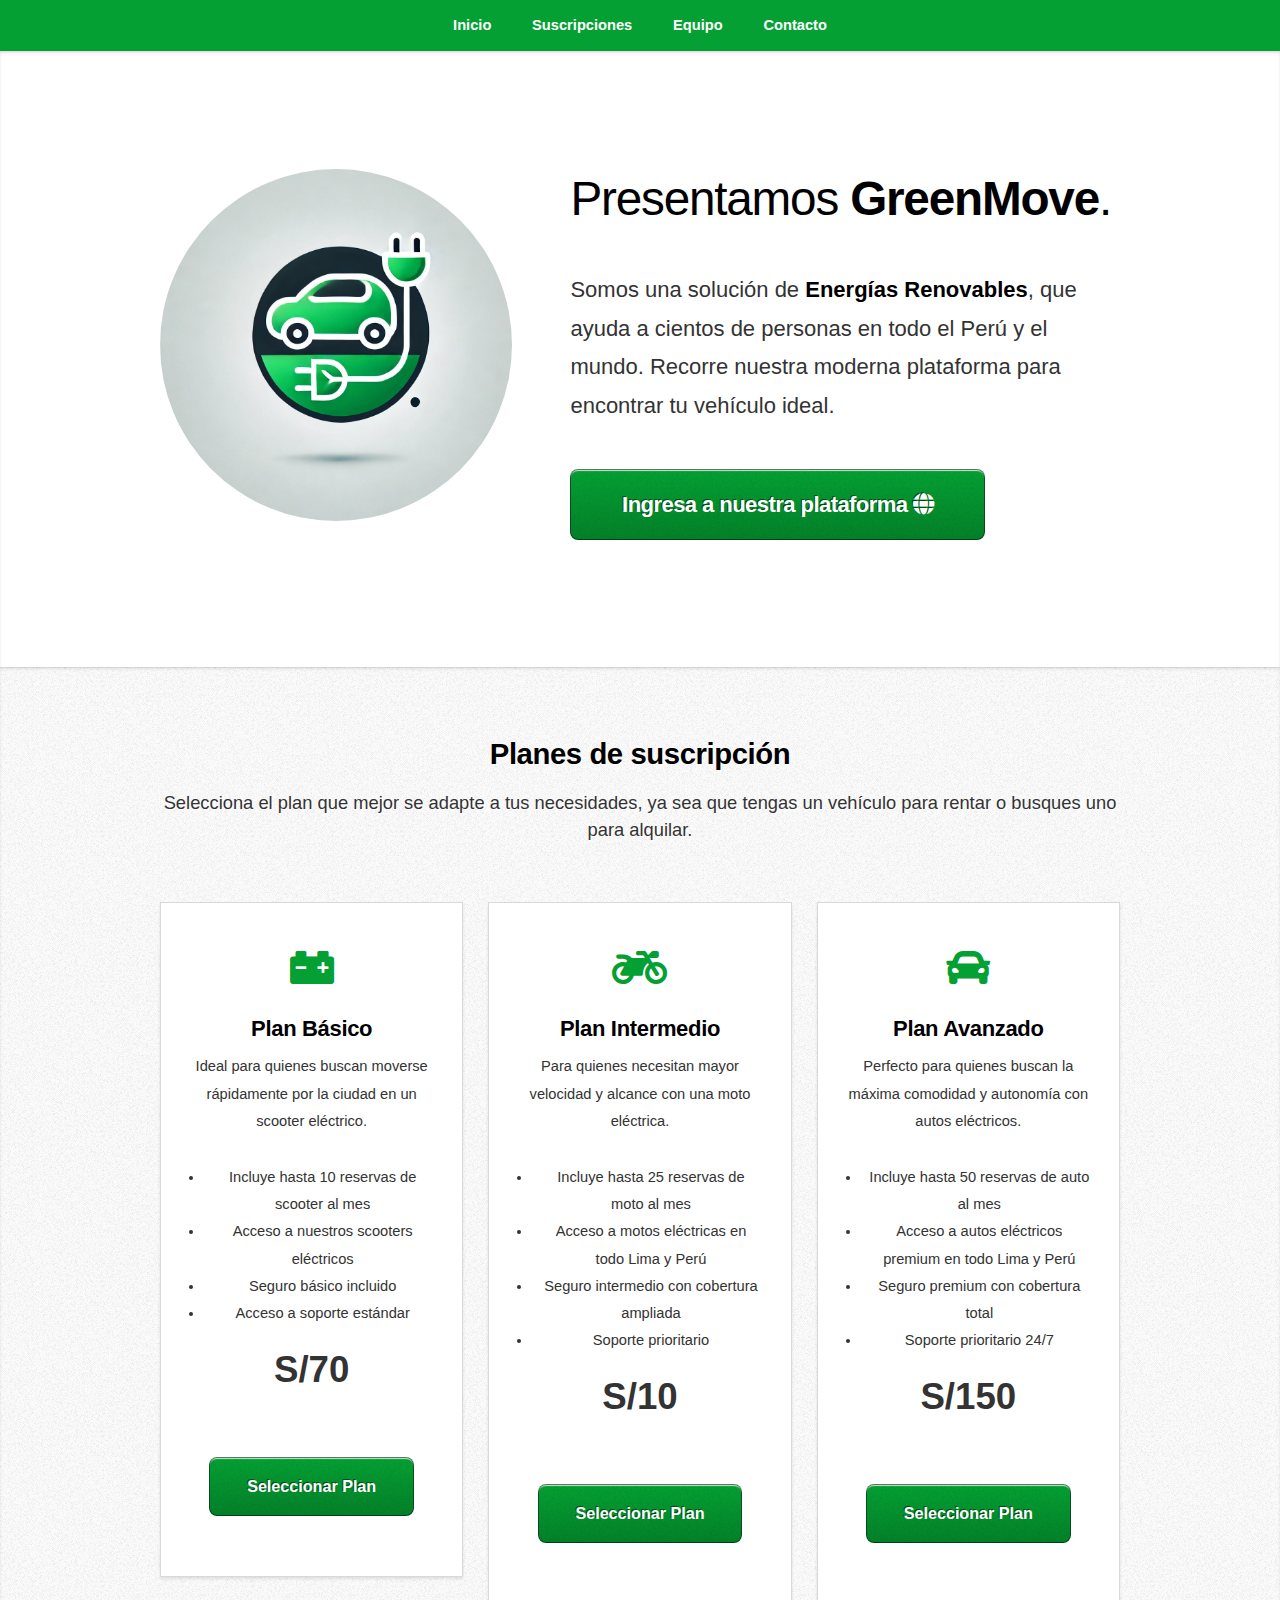
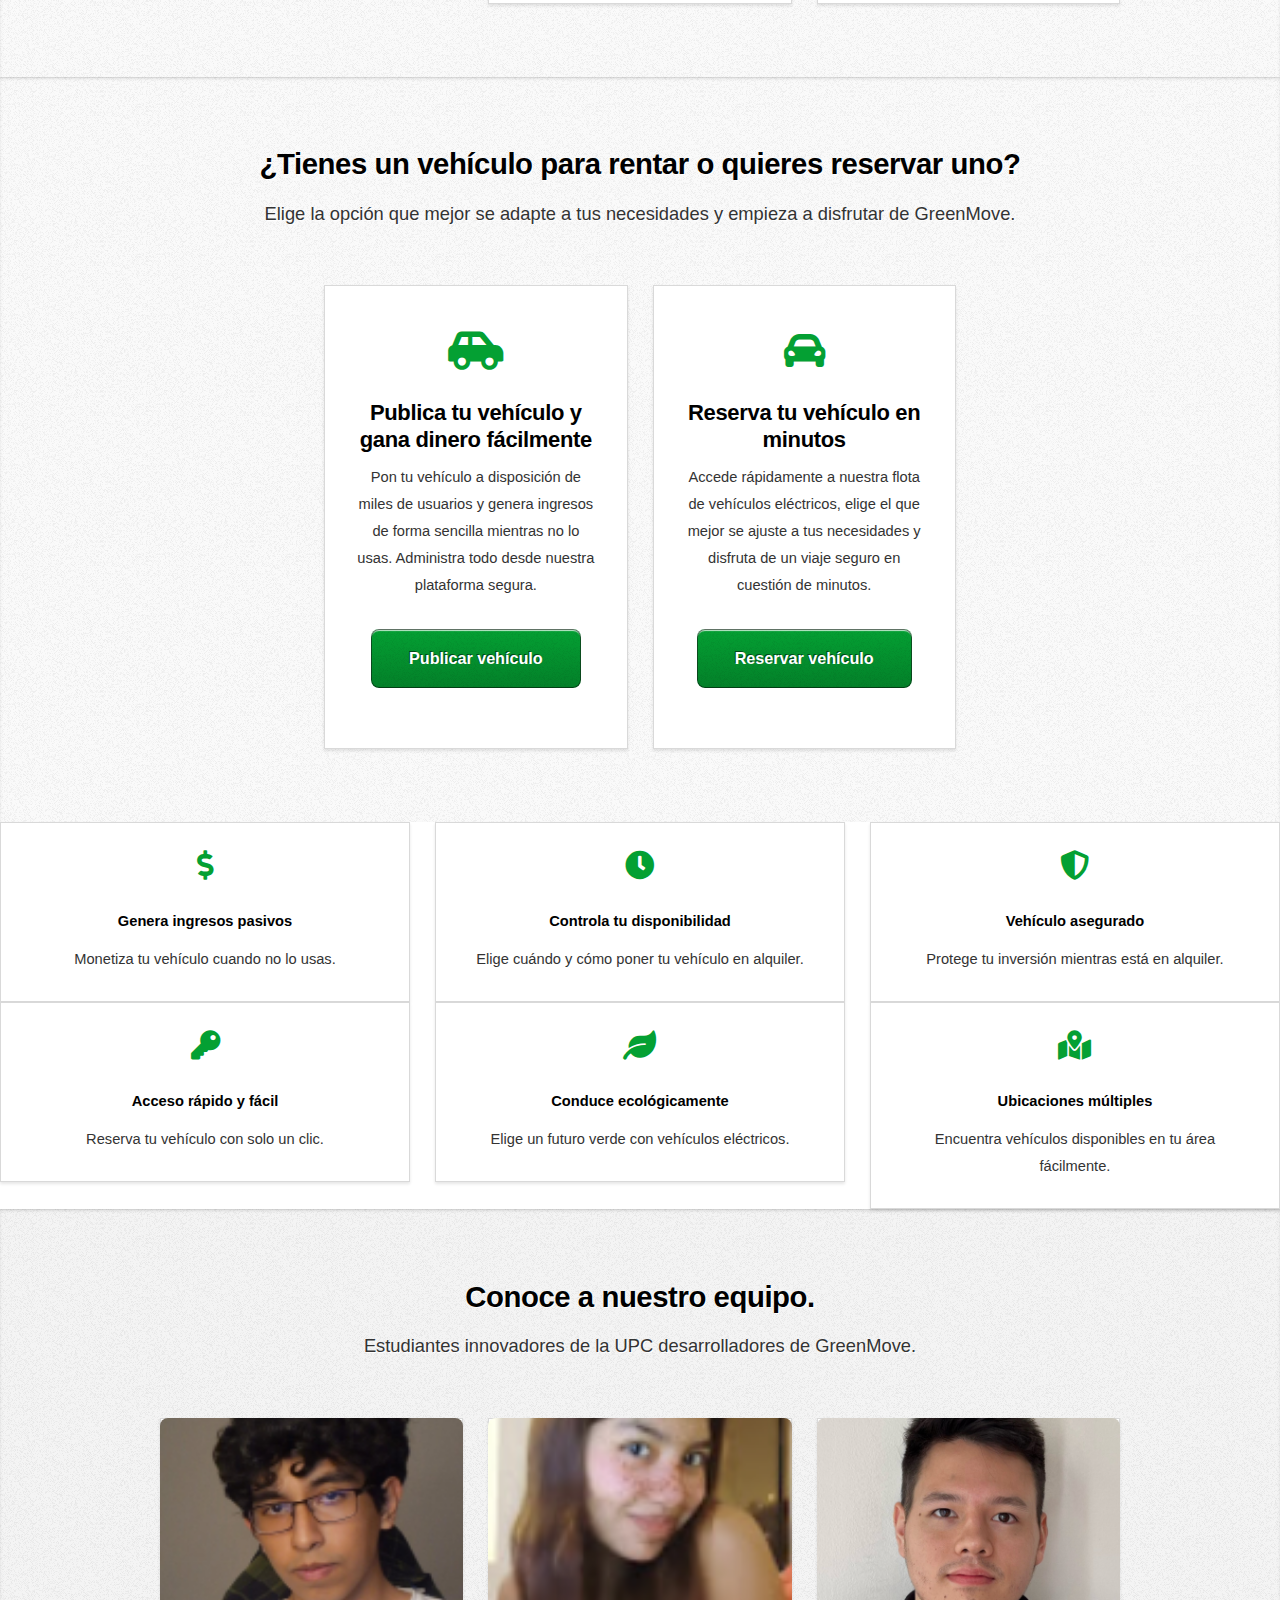
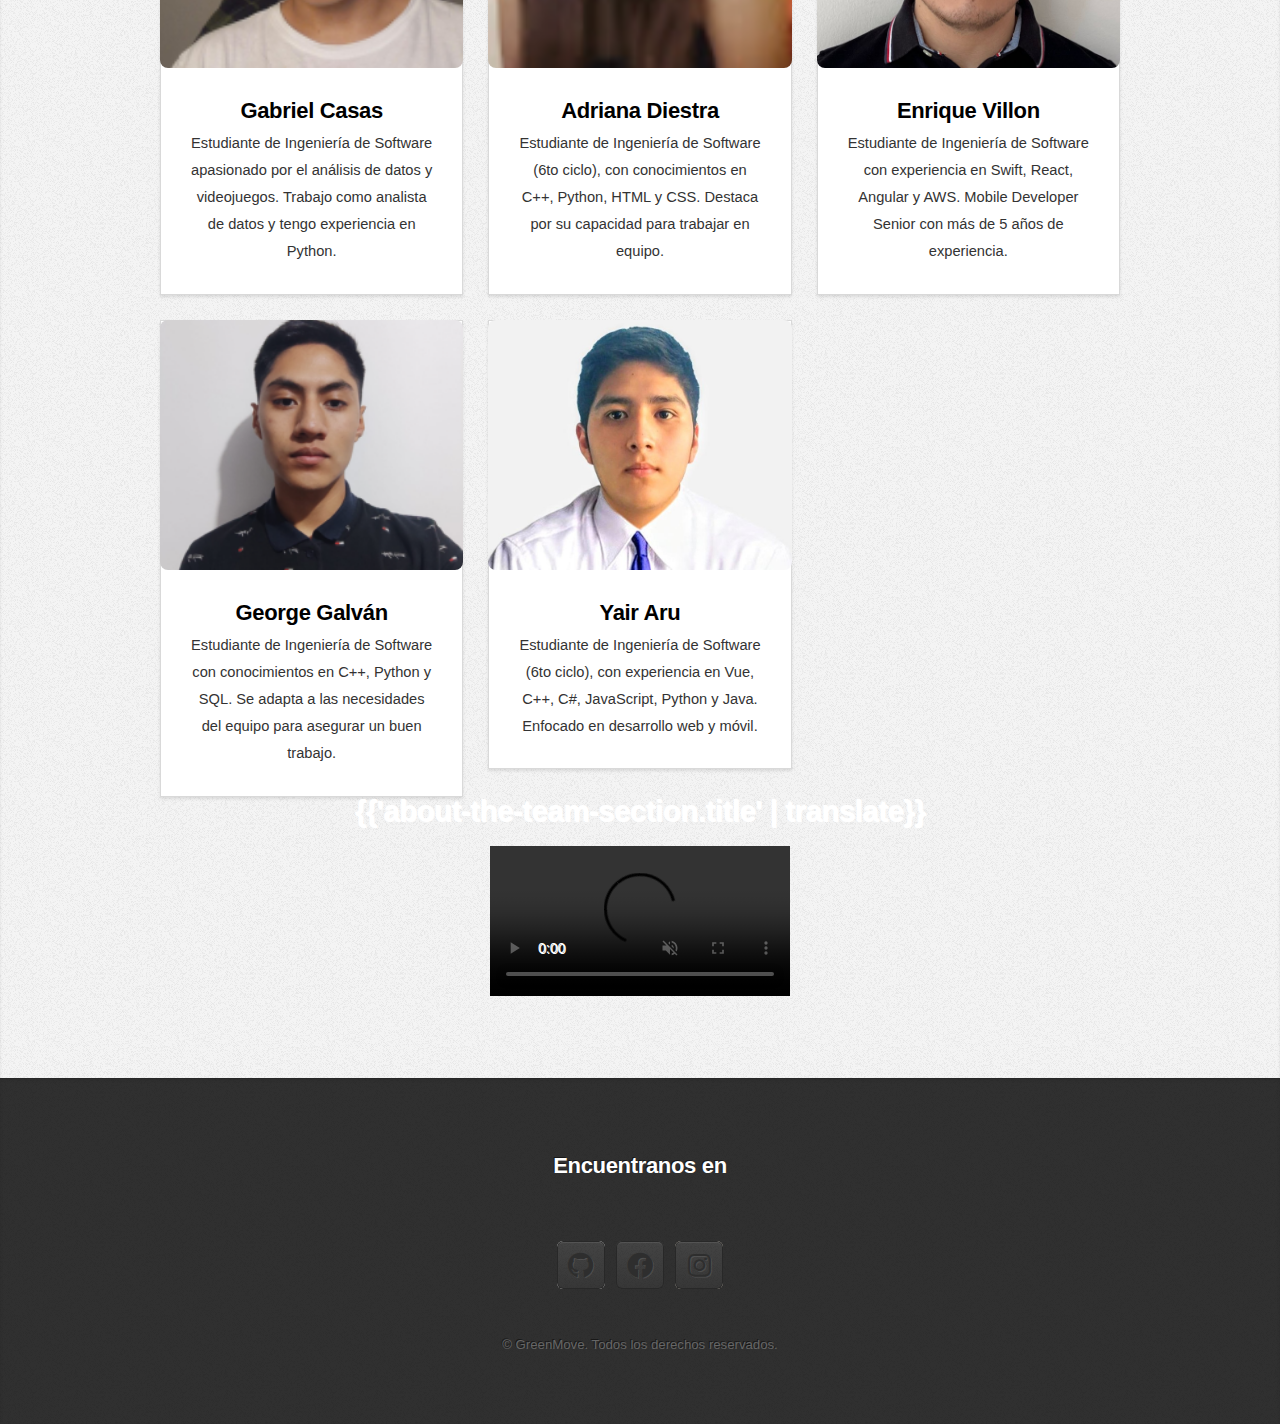
==== commit ea89d739: "fix(landing-page): updated members team information and images." ====
--- a/index.html
+++ b/index.html
@@ -211,9 +211,9 @@
 					<div class="col-4 col-6-medium col-12-small">
 						<article class="box style2">
 							<a href="#" class="image featured">
-								<img src="images/Fabio_image.jpg" alt="Fabio Image" />
-							</a>
-							<h3><a href="#">Fabio Horna</a></h3>
+								<img src="images/Gabriel.png" alt="Gabriel" />
+							</a>
+							<h3><a href="#">Gabriel Casas</a></h3>
 							<p>Estudiante de Ingeniería de Software apasionado por el análisis de datos y videojuegos. Trabajo como analista de datos y tengo experiencia en Python.</p>
 						</article>
 					</div>
@@ -238,9 +238,9 @@
 					<div class="col-4 col-6-medium col-12-small">
 						<article class="box style2">
 							<a href="#" class="image featured">
-								<img src="images/FotoEduard.jpg" alt="FotoEduard" />
-							</a>
-							<h3><a href="#">Eduard Travezaño</a></h3>
+								<img src="images/George_foto.png" alt="George" />
+							</a>
+							<h3><a href="#">George Galván</a></h3>
 							<p> Estudiante de Ingeniería de Software con conocimientos en C++, Python y SQL. Se adapta a las necesidades del equipo para asegurar un buen trabajo.</p>
 						</article>
 					</div>
@@ -254,6 +254,16 @@
 						</article>
 					</div>
 				</div>				
+			</div>
+			<div class="about-the-team-container">
+				<div class="about-the-team-title">
+					<h2 style="color: white">{{'about-the-team-section.title' | translate}}</h2>
+				</div>
+				<div class="about-the-team-video-container ">
+					<video controls autoplay loop muted class="about-the-team-video">
+						<source src="" type="video/mp4">
+					</video>
+				</div>
 			</div>
 		</article>
 
@@ -262,46 +272,20 @@
 			<article id="contact" class="wrapper style4">
 				<div class="container medium">
 					<header>
-						<h2>Resolvemos todas tus dudas.</h2>
-						<p>Contactanos y responderemos todas tus preguntas a la brevedad.</p>
+						<h3>Encuentranos en</h3>
 					</header>
 					<div class="row">
 						<div class="col-12">
-							<form method="post" action="#">
-								<div class="row">
-									<div class="col-6 col-12-small">
-										<input type="text" name="name" id="name" placeholder="Nombre y Apellidos" />
-									</div>
-									<div class="col-6 col-12-small">
-										<input type="text" name="email" id="email" placeholder="Correo electronico" />
-									</div>
-									<div class="col-12">
-										<input type="text" name="subject" id="subject" placeholder="Asunto" />
-									</div>
-									<div class="col-12">
-										<textarea name="message" id="message" placeholder="Mensaje"></textarea>
-									</div>
-									<div class="col-12">
-										<ul class="actions">
-											<li><input type="submit" value="Enviar Mensaje" /></li>
-											<li><input type="reset" value="Limpiar Datos" class="alt" /></li>
-										</ul>
-									</div>
-								</div>
-							</form>
-						</div>
-						<div class="col-12">
-							<hr />
-							<h3>Encuentranos en</h3>
 							<ul class="social">
 								<li><a href="https://github.com/G5UPC-PRE-SI729-2402-SW54-WebCode-Team" class="icon brands fa-github"><span class="label">Github</span></a></li>
-								</ul>
-							<hr />
+								<li><a href="https://facebook.com" class="icon brands fa-facebook"><span class="label">Facebook</span></a></li>
+								<li><a href="https://instagram.com" class="icon brands fa-instagram"><span class="label">Instagram</span></a></li>
+							</ul>
 						</div>
 					</div>
 					<footer>
 						<ul id="copyright">
-							<li>&copy; GreenMove. Todos los derechos reservados.</li><li>Design: <a href="https://github.com/G5UPC-PRE-SI729-2402-SW54-WebCode-Team/Final-Report.git">FabioHorna</a></li>
+							<li>&copy; GreenMove. Todos los derechos reservados.</li>
 						</ul>
 					</footer>
 				</div>
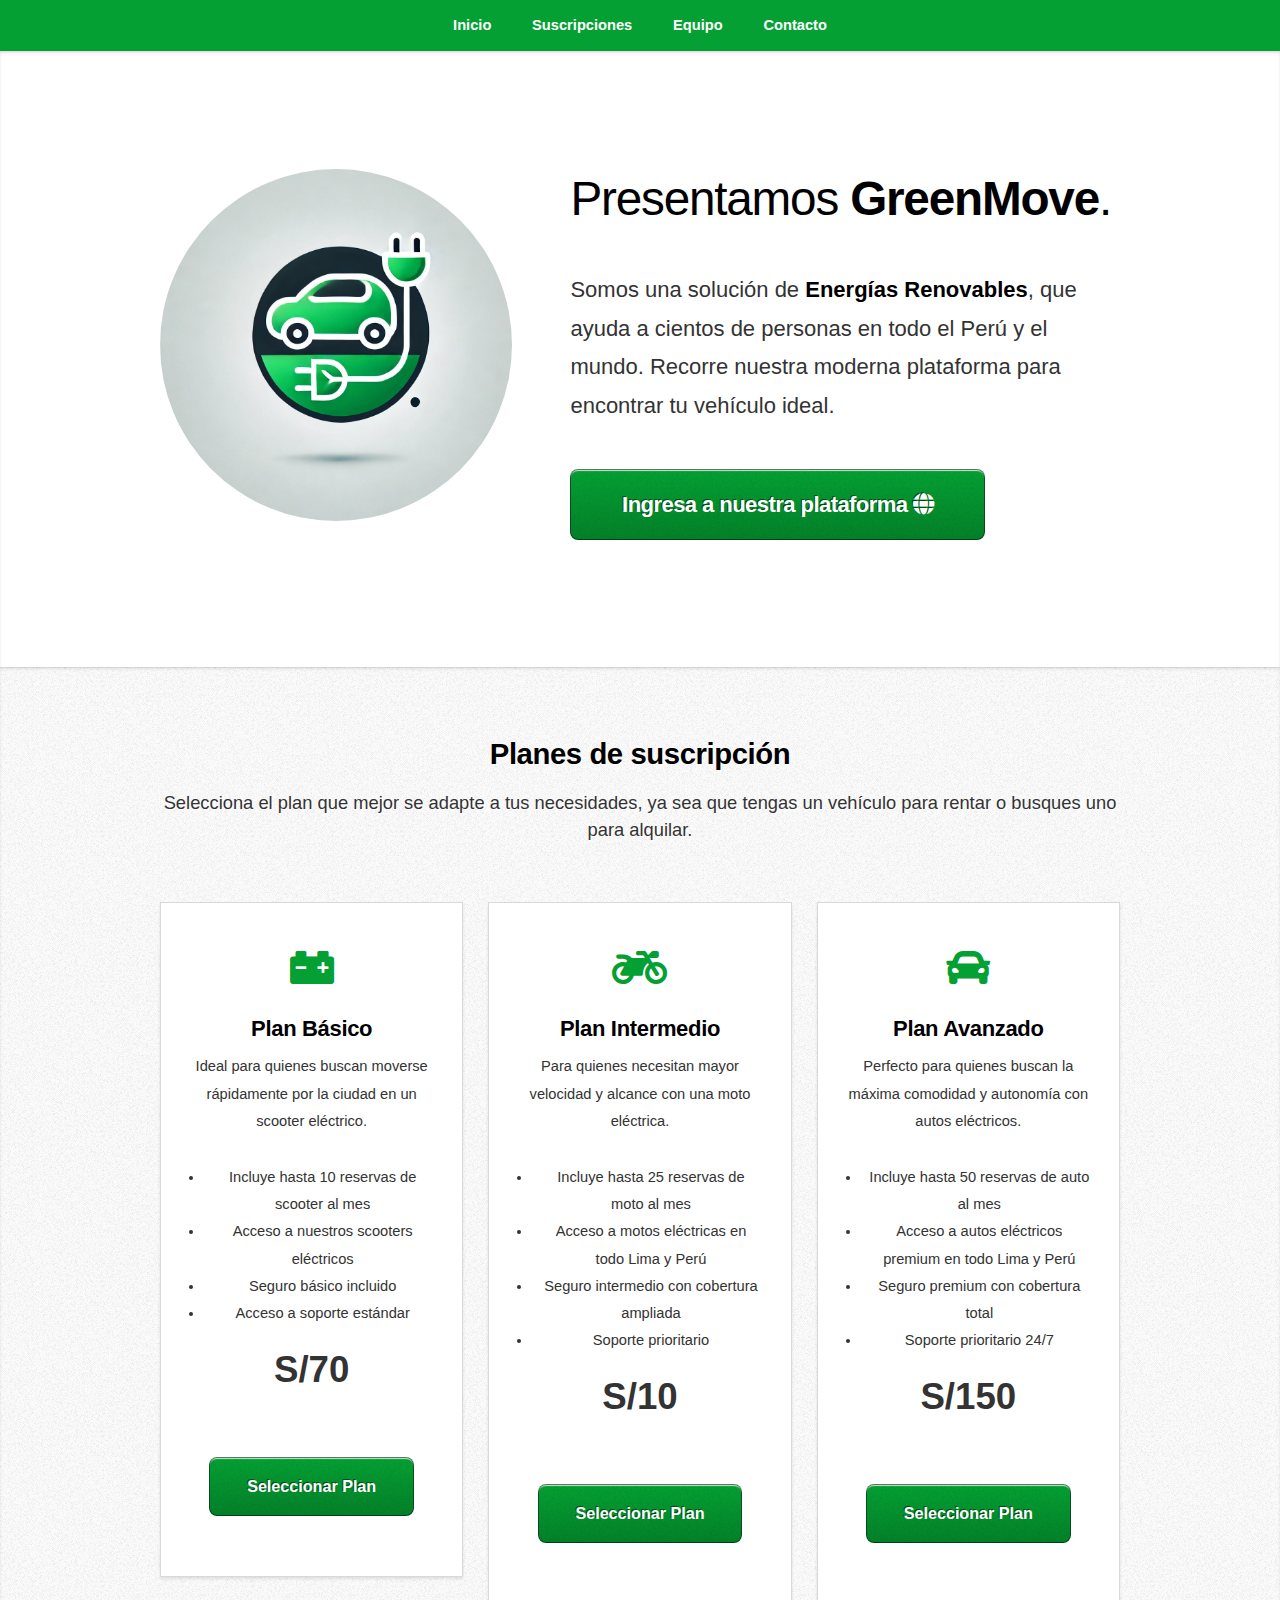
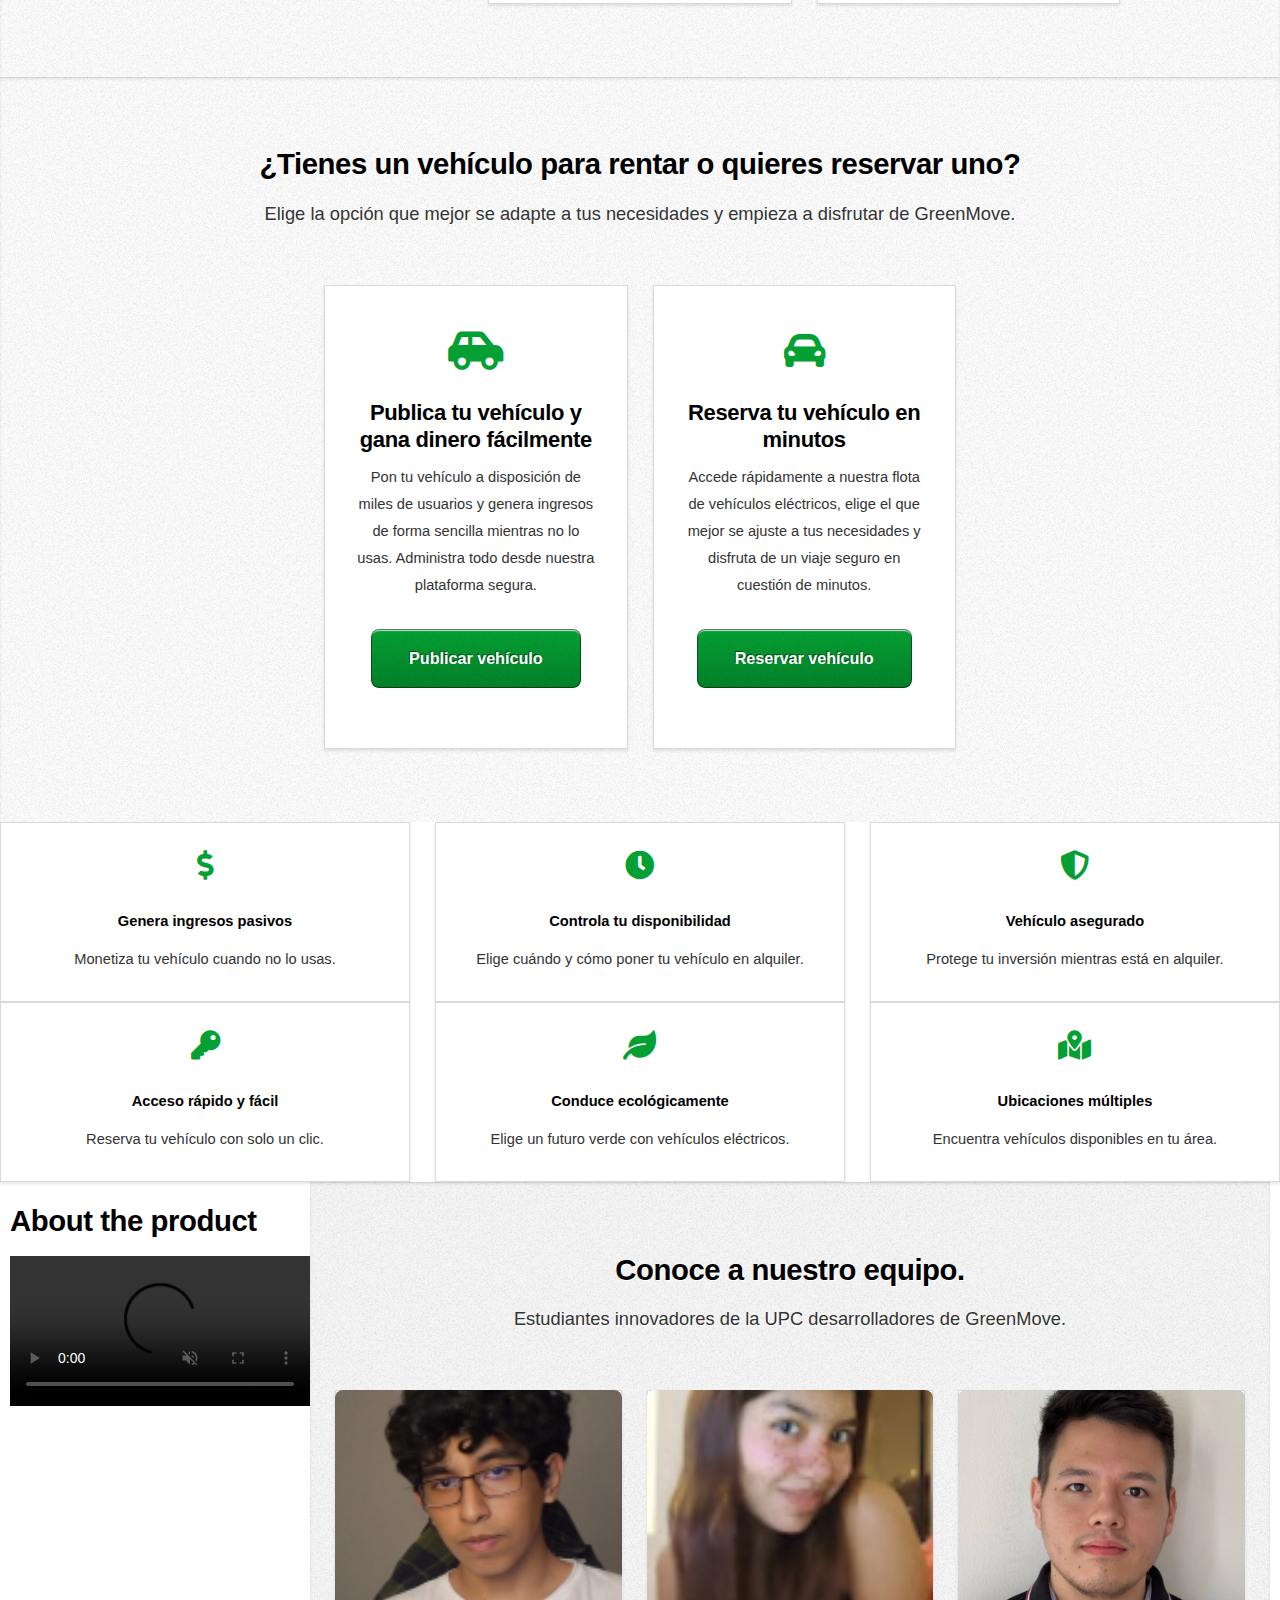
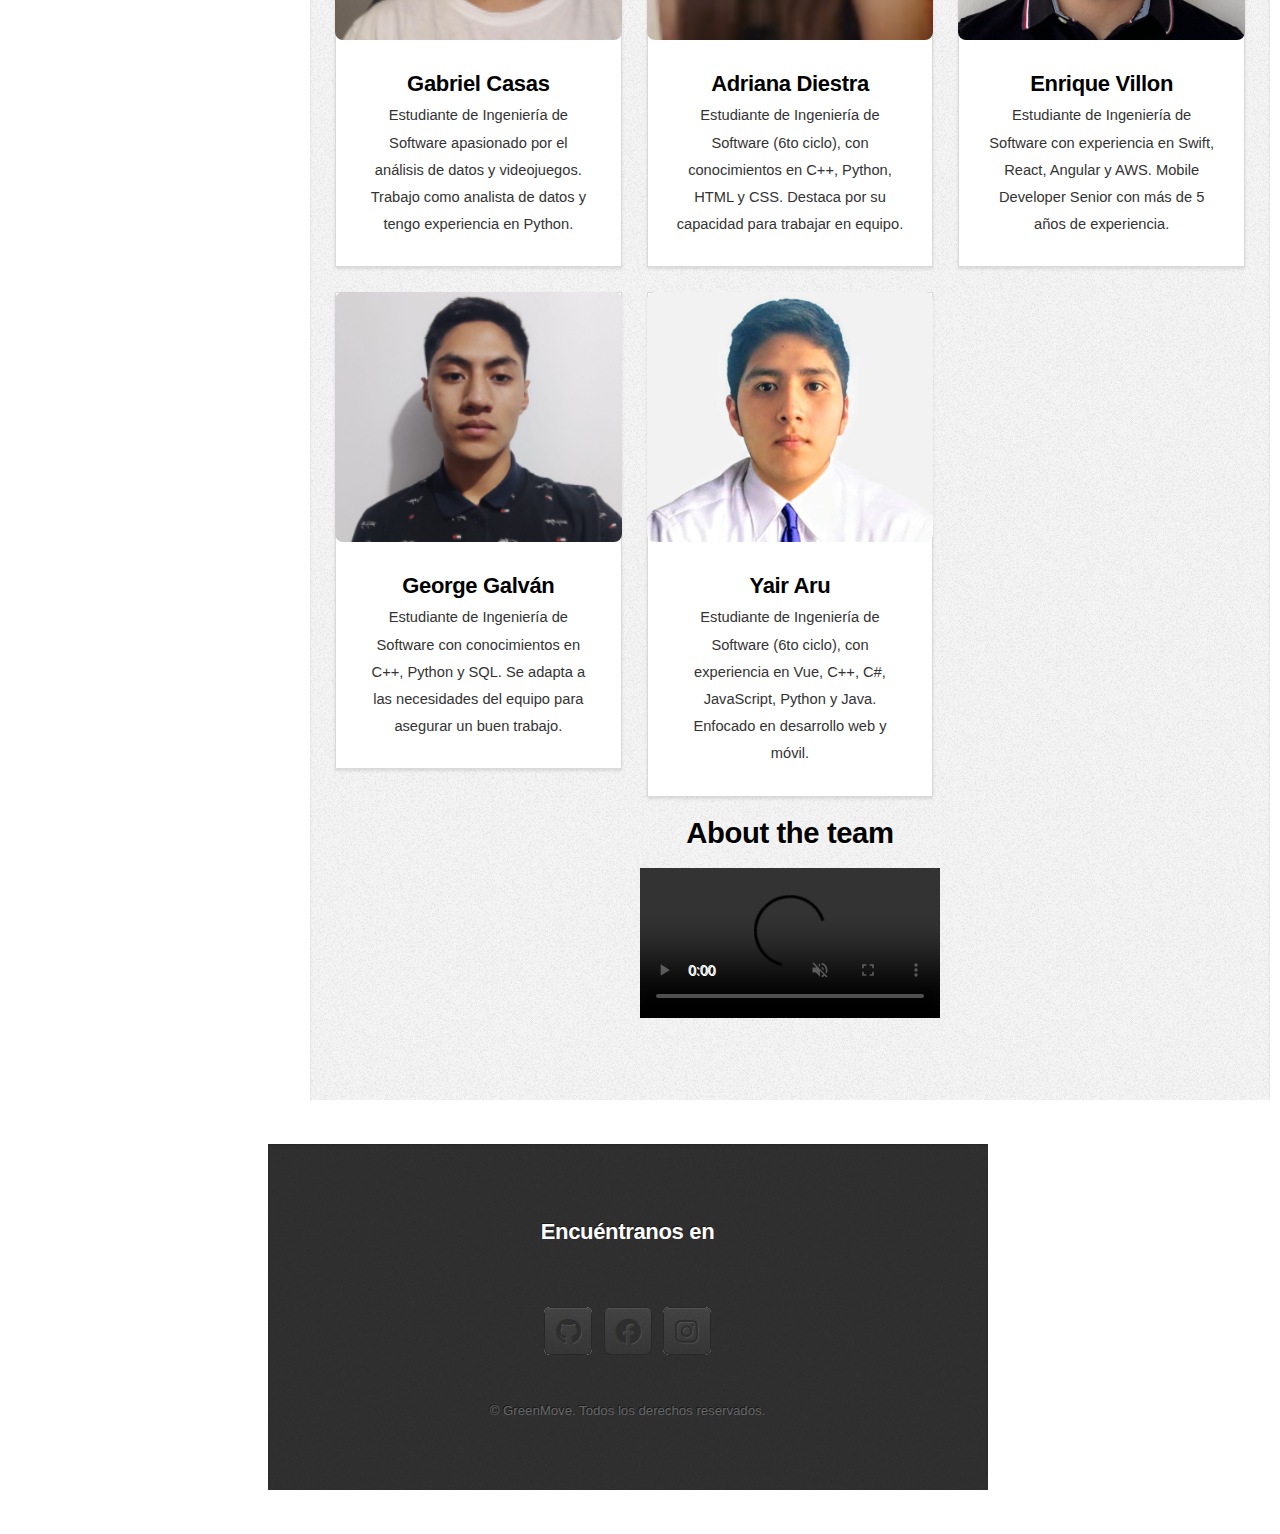
==== commit 4312b127: "feat(landing-page): added placeholder videos." ====
--- a/index.html
+++ b/index.html
@@ -185,21 +185,20 @@
         <section class="box benefit-card">
             <span class="icon featured"><i class="fas fa-map-marked-alt fa-2x"></i></span>
             <h4>Ubicaciones múltiples</h4>
-            <p>Encuentra vehículos disponibles en tu área fácilmente.</p>
-        </section>
-    </div>
+            <p>Encuentra vehículos disponibles en tu área.</p>
+        </section>
+    </div>
+	<div class="about-the-product-container">
+		<div class="about-the-product-title">
+			<h2 style="color: black">About the product</h2>
+		</div>
+		<div class="about-the-product-video-container ">
+			<video controls autoplay loop muted class="about-the-product-video">
+				<source src="" type="video/mp4">
+			</video>
+		</div>
+		<h2></h2>
 </div>
-
-			
-
-
-
-
-
-
-
-
-
 		<!-- Team Portfolio-->
 		<article id="portfolio" class="wrapper style3">
 			<div class="container">
@@ -257,7 +256,8 @@
 			</div>
 			<div class="about-the-team-container">
 				<div class="about-the-team-title">
-					<h2 style="color: white">{{'about-the-team-section.title' | translate}}</h2>
+					<h2></h2>
+					<h2 style="color: black">About the team</h2>
 				</div>
 				<div class="about-the-team-video-container ">
 					<video controls autoplay loop muted class="about-the-team-video">
@@ -265,6 +265,7 @@
 					</video>
 				</div>
 			</div>
+
 		</article>
 
 
@@ -272,7 +273,7 @@
 			<article id="contact" class="wrapper style4">
 				<div class="container medium">
 					<header>
-						<h3>Encuentranos en</h3>
+						<h3>Encuéntranos en</h3>
 					</header>
 					<div class="row">
 						<div class="col-12">
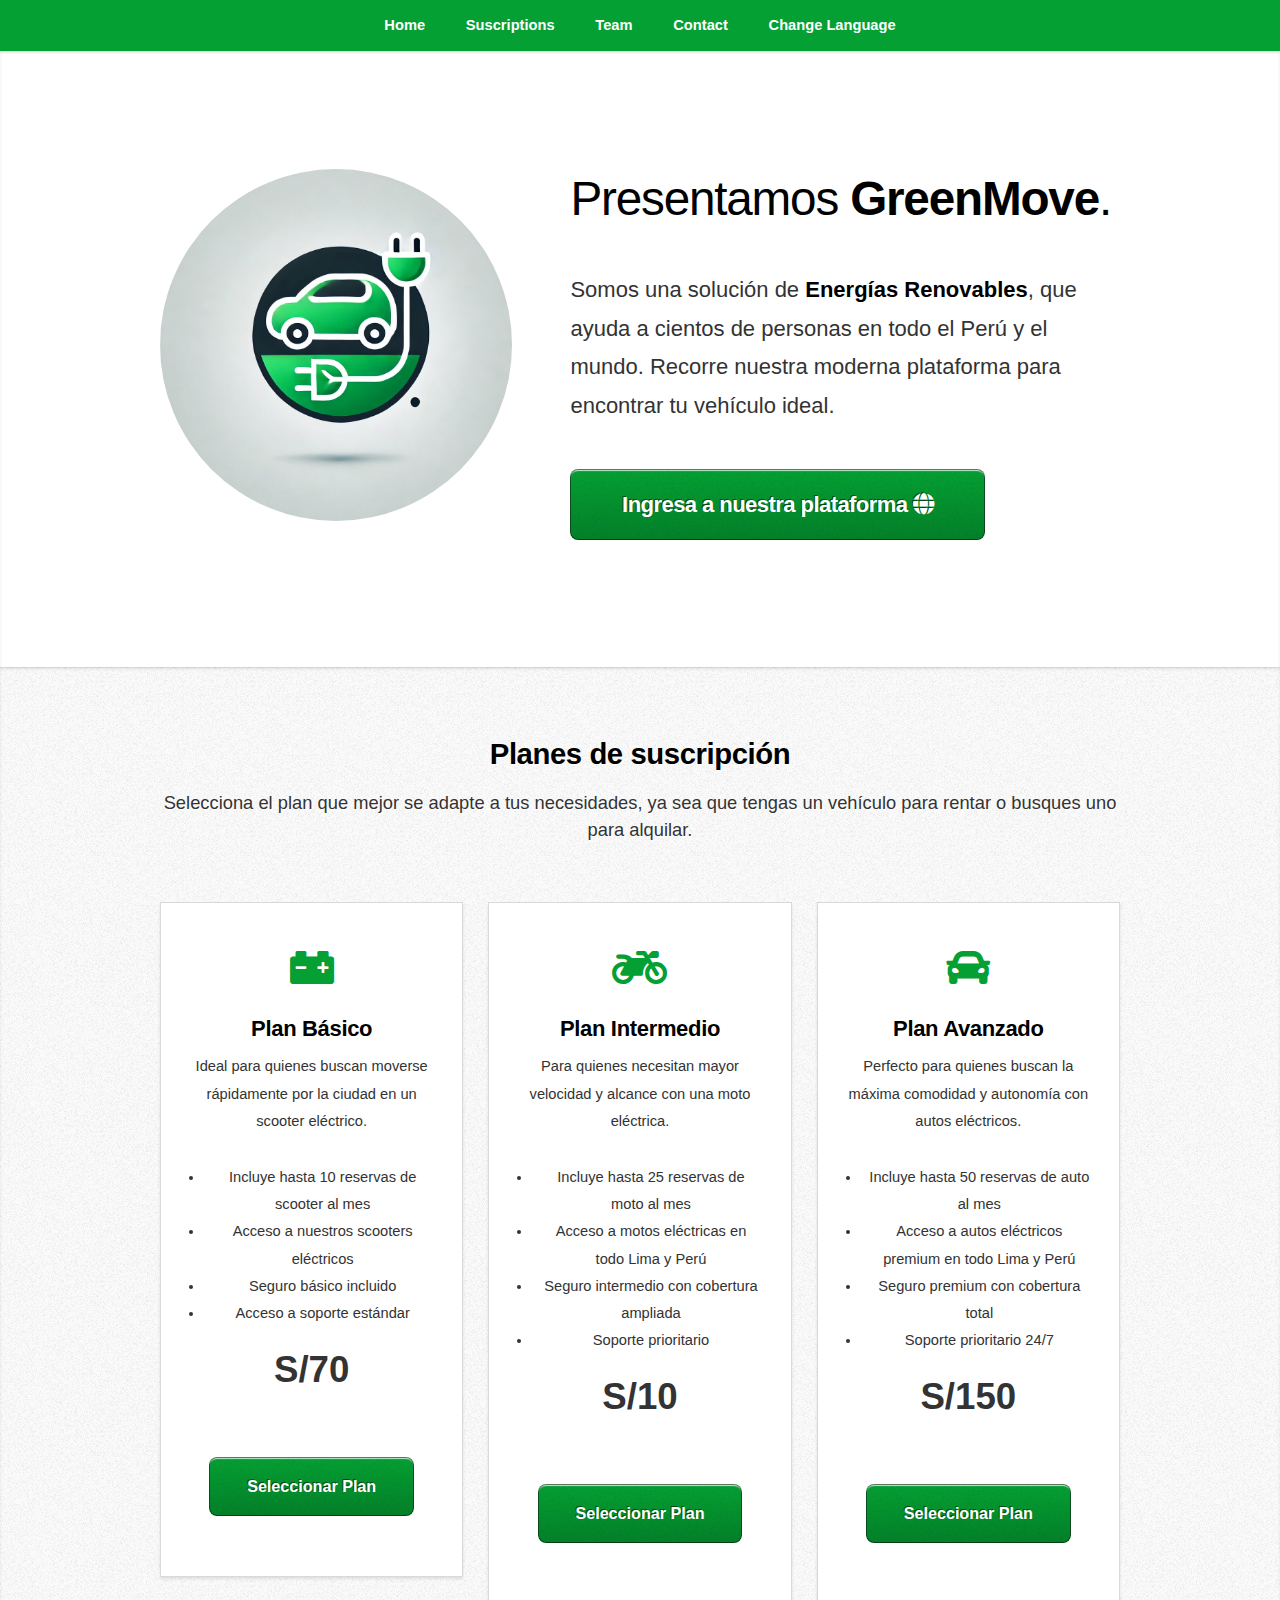
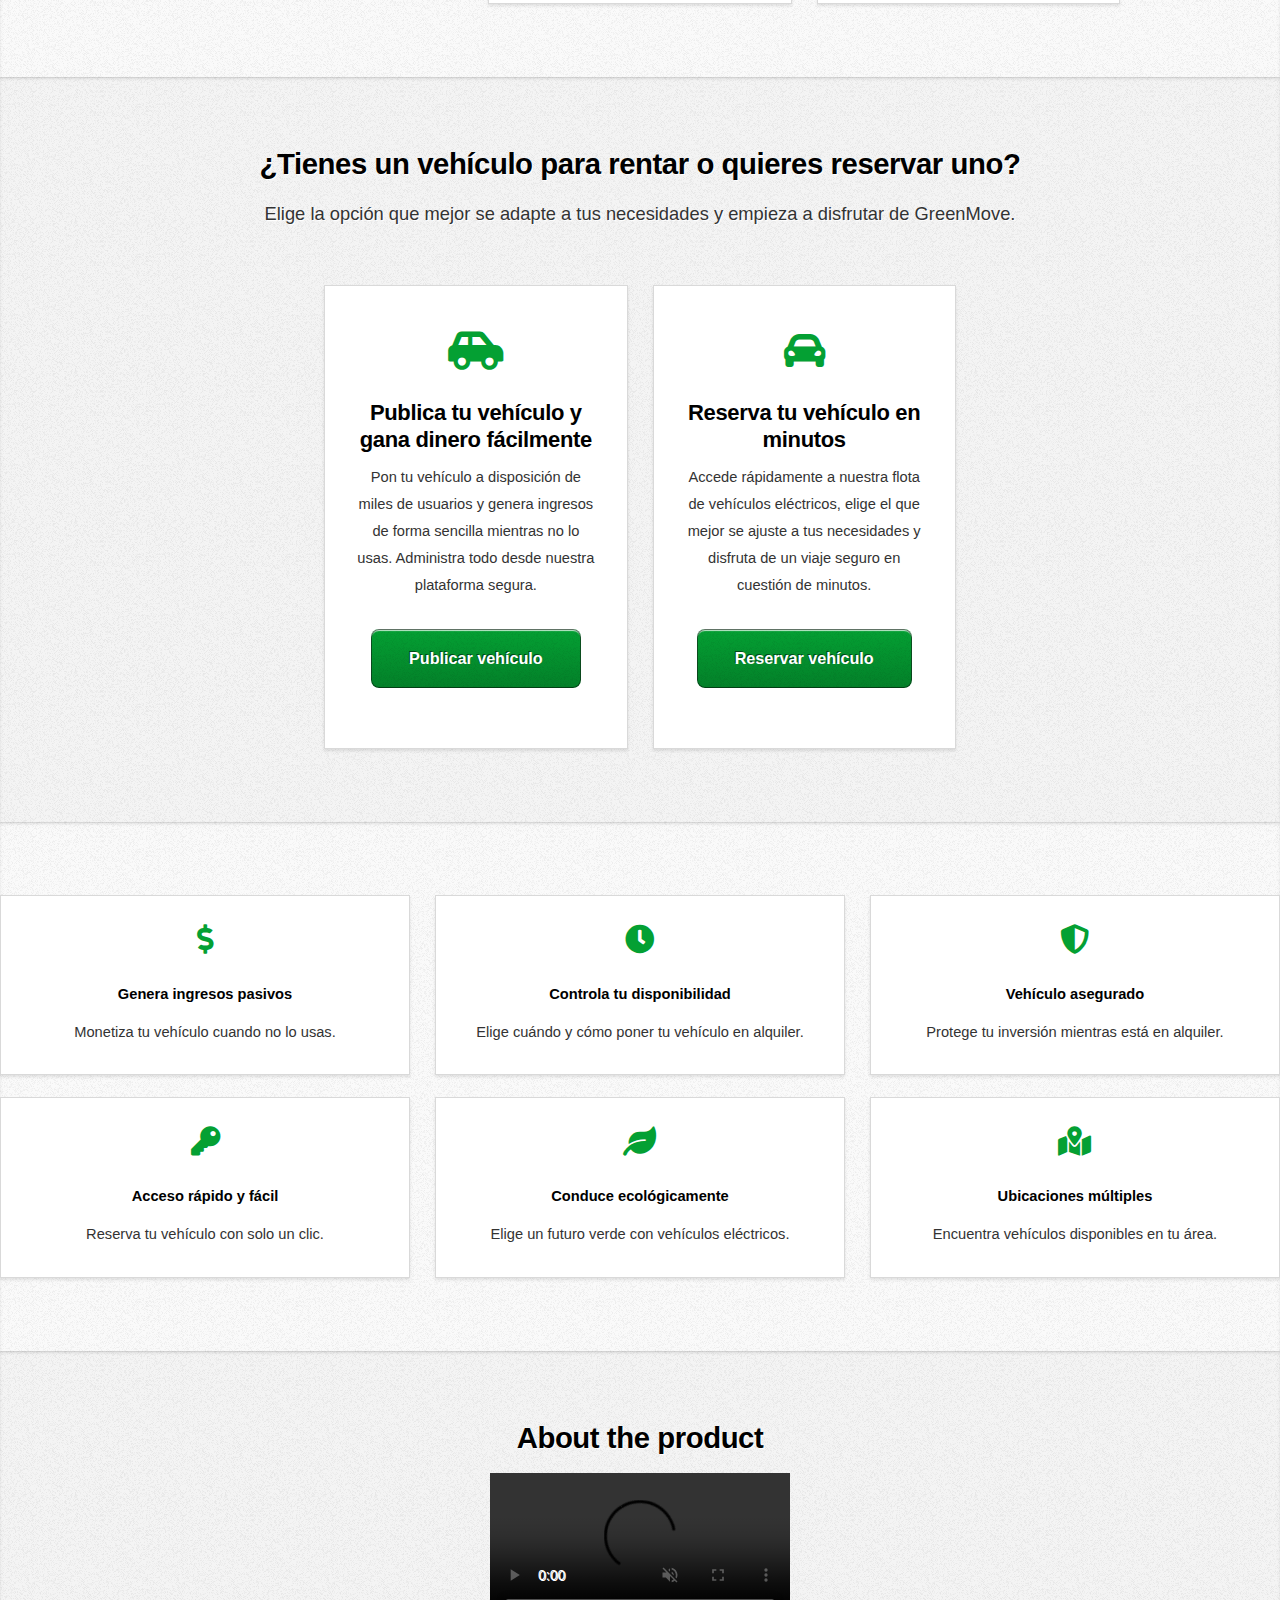
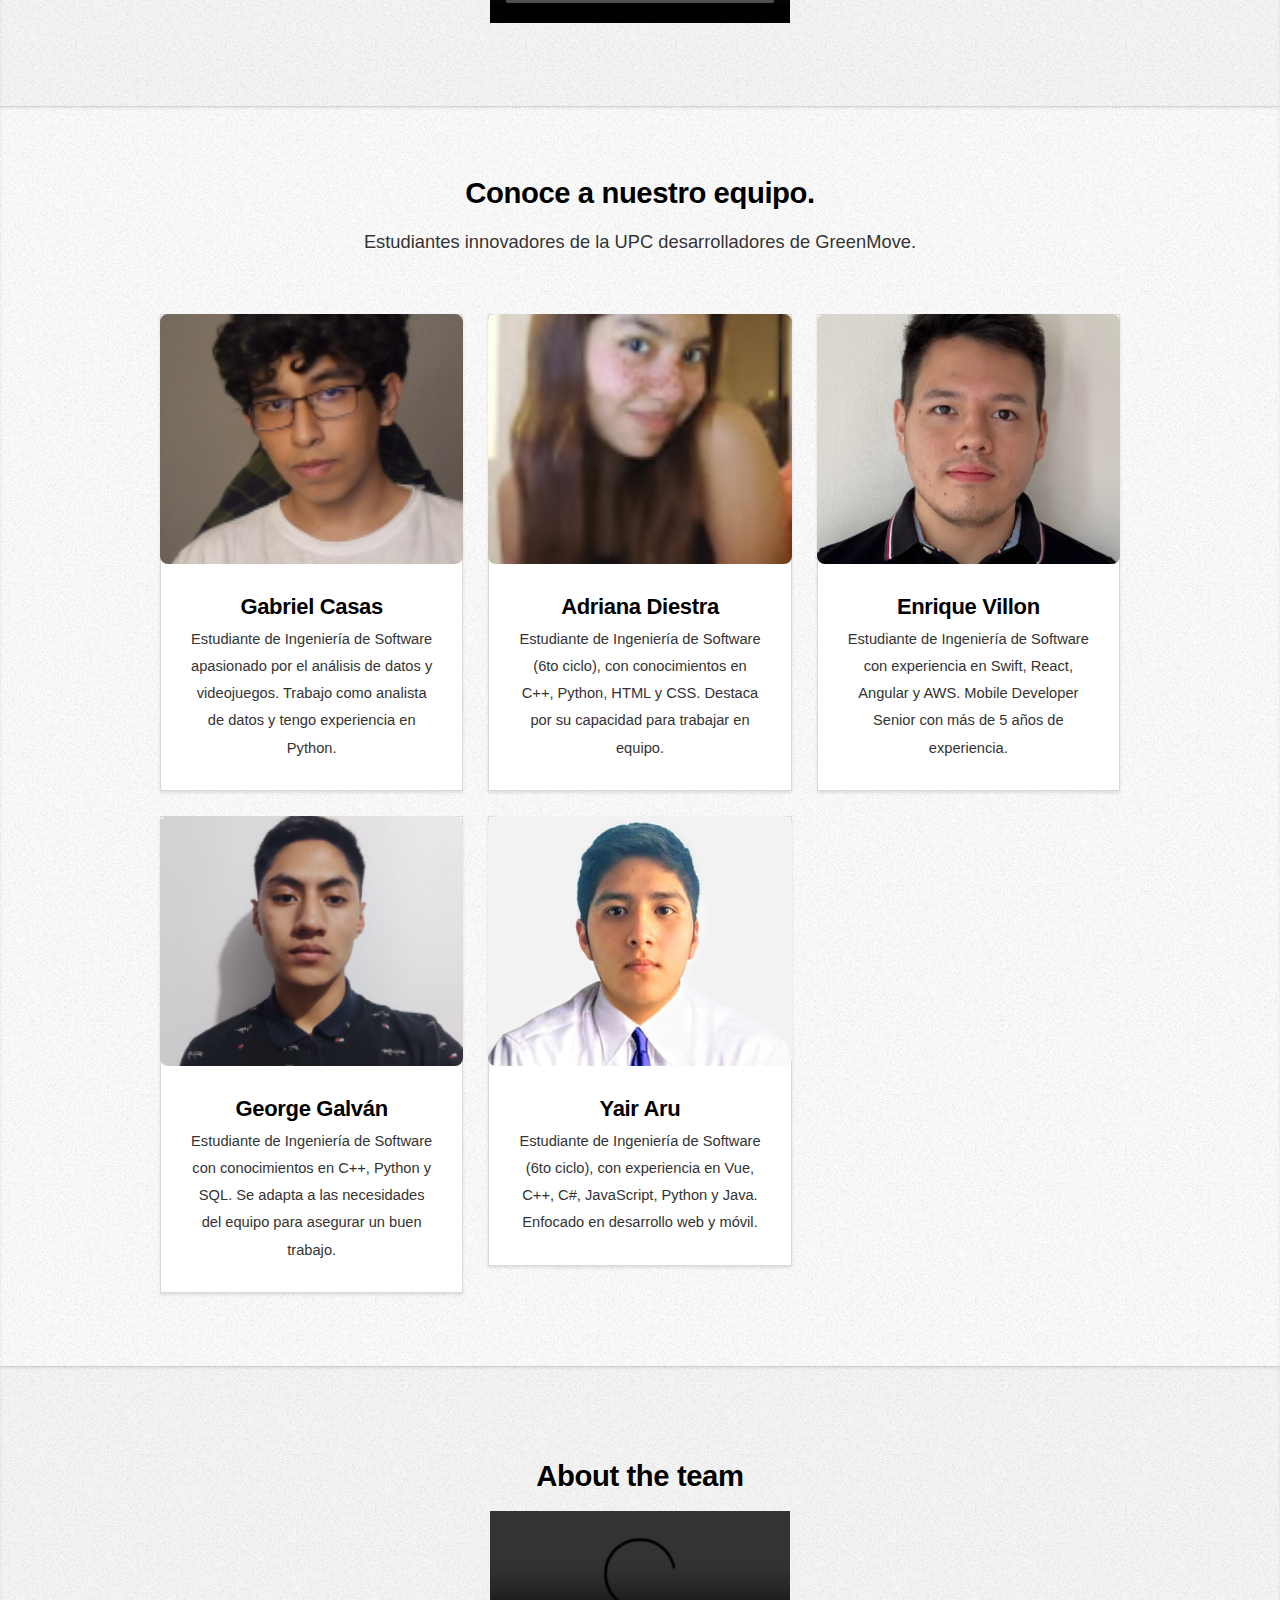
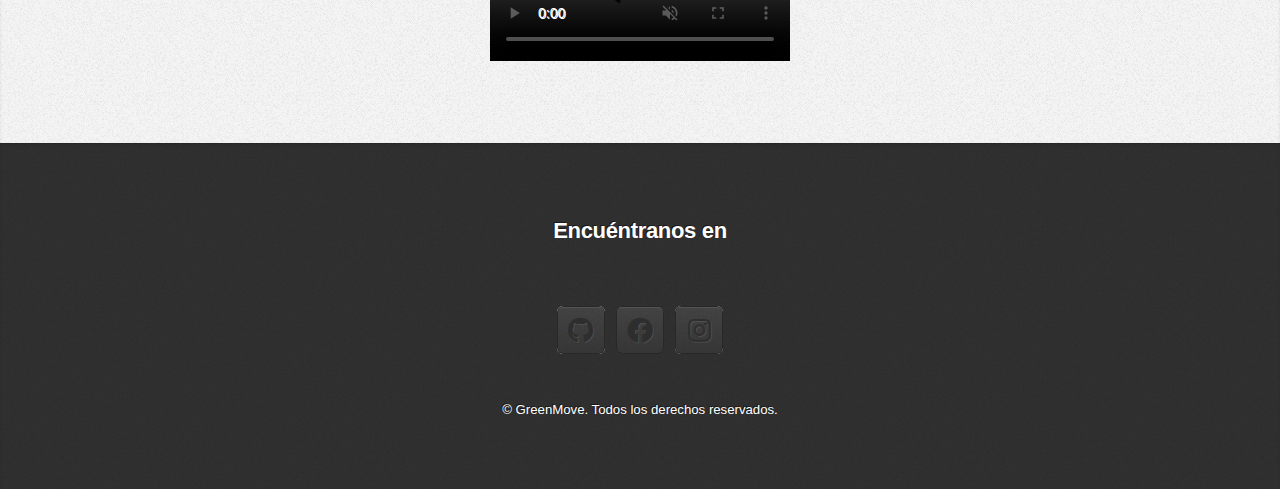
==== commit 68a08c80: "feat(landing-page): updated placeholder videos." ====
--- a/index.html
+++ b/index.html
@@ -1,5 +1,6 @@
 <!DOCTYPE HTML>
-<html>
+
+<html lang="en">
 	<head>
 		<title>GreenMove</title>
 		<meta charset="utf-8" />
@@ -8,13 +9,15 @@
 	</head>
 	<body class="is-preload">
 
+
 		<!-- Nav -->
 			<nav id="nav">
 				<ul class="container">
-					<li><a href="#top">Inicio</a></li>
-					<li><a href="#work">Suscripciones</a></li>
-					<li><a href="#portfolio">Equipo</a></li>
-					<li><a href="#contact">Contacto</a></li>
+					<li><a href="#top" id="home">Home</a></li>
+					<li><a href="#work">Suscriptions</a></li>
+					<li><a href="#portfolio">Team</a></li>
+					<li><a href="#contact">Contact</a></li>
+					<li><a onclick="">Change Language</a></li>
 				</ul>
 			</nav>
 
@@ -110,7 +113,7 @@
 
 			 
 <!-- CTA para Propietarios y Usuarios -->
-<article id="work" class="wrapper style2">
+<article id="users" class="wrapper style3">
     <div class="container">
         <header>
             <h2>¿Tienes un vehículo para rentar o quieres reservar uno?</h2>
@@ -141,6 +144,7 @@
 </article>
 
 <!-- Beneficios para Propietarios -->
+		<article id="benefit" class="wrapper style2">
 <div class="row aln-center">
     <div class="col-4 col-12-medium">
         <section class="box benefit-card">
@@ -164,7 +168,7 @@
         </section>
     </div>
 </div>
-
+<h2></h2>
 <!-- Beneficios para Usuarios -->
 <div class="row aln-center">
     <div class="col-4 col-12-medium">
@@ -188,19 +192,23 @@
             <p>Encuentra vehículos disponibles en tu área.</p>
         </section>
     </div>
-	<div class="about-the-product-container">
-		<div class="about-the-product-title">
-			<h2 style="color: black">About the product</h2>
-		</div>
-		<div class="about-the-product-video-container ">
-			<video controls autoplay loop muted class="about-the-product-video">
-				<source src="" type="video/mp4">
-			</video>
-		</div>
-		<h2></h2>
+
 </div>
+		</article>
+		<article id="about-the-product" class="wrapper style3">
+			<div class="about-the-product-container">
+				<div class="about-the-product-title">
+					<h2 style="color: black">About the product</h2>
+				</div>
+				<div class="about-the-product-video-container ">
+					<video controls autoplay loop muted class="about-the-product-video">
+						<source src="" type="video/mp4">
+					</video>
+				</div>
+			</div>
+		</article>
 		<!-- Team Portfolio-->
-		<article id="portfolio" class="wrapper style3">
+		<article id="portfolio" class="wrapper style2">
 			<div class="container">
 				<header>
 					<h2>Conoce a nuestro equipo.</h2>
@@ -254,6 +262,9 @@
 					</div>
 				</div>				
 			</div>
+		</article>
+
+		<article id="about-the-team" class="wrapper style3">
 			<div class="about-the-team-container">
 				<div class="about-the-team-title">
 					<h2></h2>
@@ -265,7 +276,6 @@
 					</video>
 				</div>
 			</div>
-
 		</article>
 
 
@@ -286,7 +296,7 @@
 					</div>
 					<footer>
 						<ul id="copyright">
-							<li>&copy; GreenMove. Todos los derechos reservados.</li>
+							<li style="color: white">&copy; GreenMove. Todos los derechos reservados.</li>
 						</ul>
 					</footer>
 				</div>
--- a/assets/css/main.css
+++ b/assets/css/main.css
@@ -230,7 +230,7 @@
 	}
 
 		.container.medium {
-			width: 900px;
+			width: 100%;
 		}
 
 		@media screen and (max-width: 1680px) {
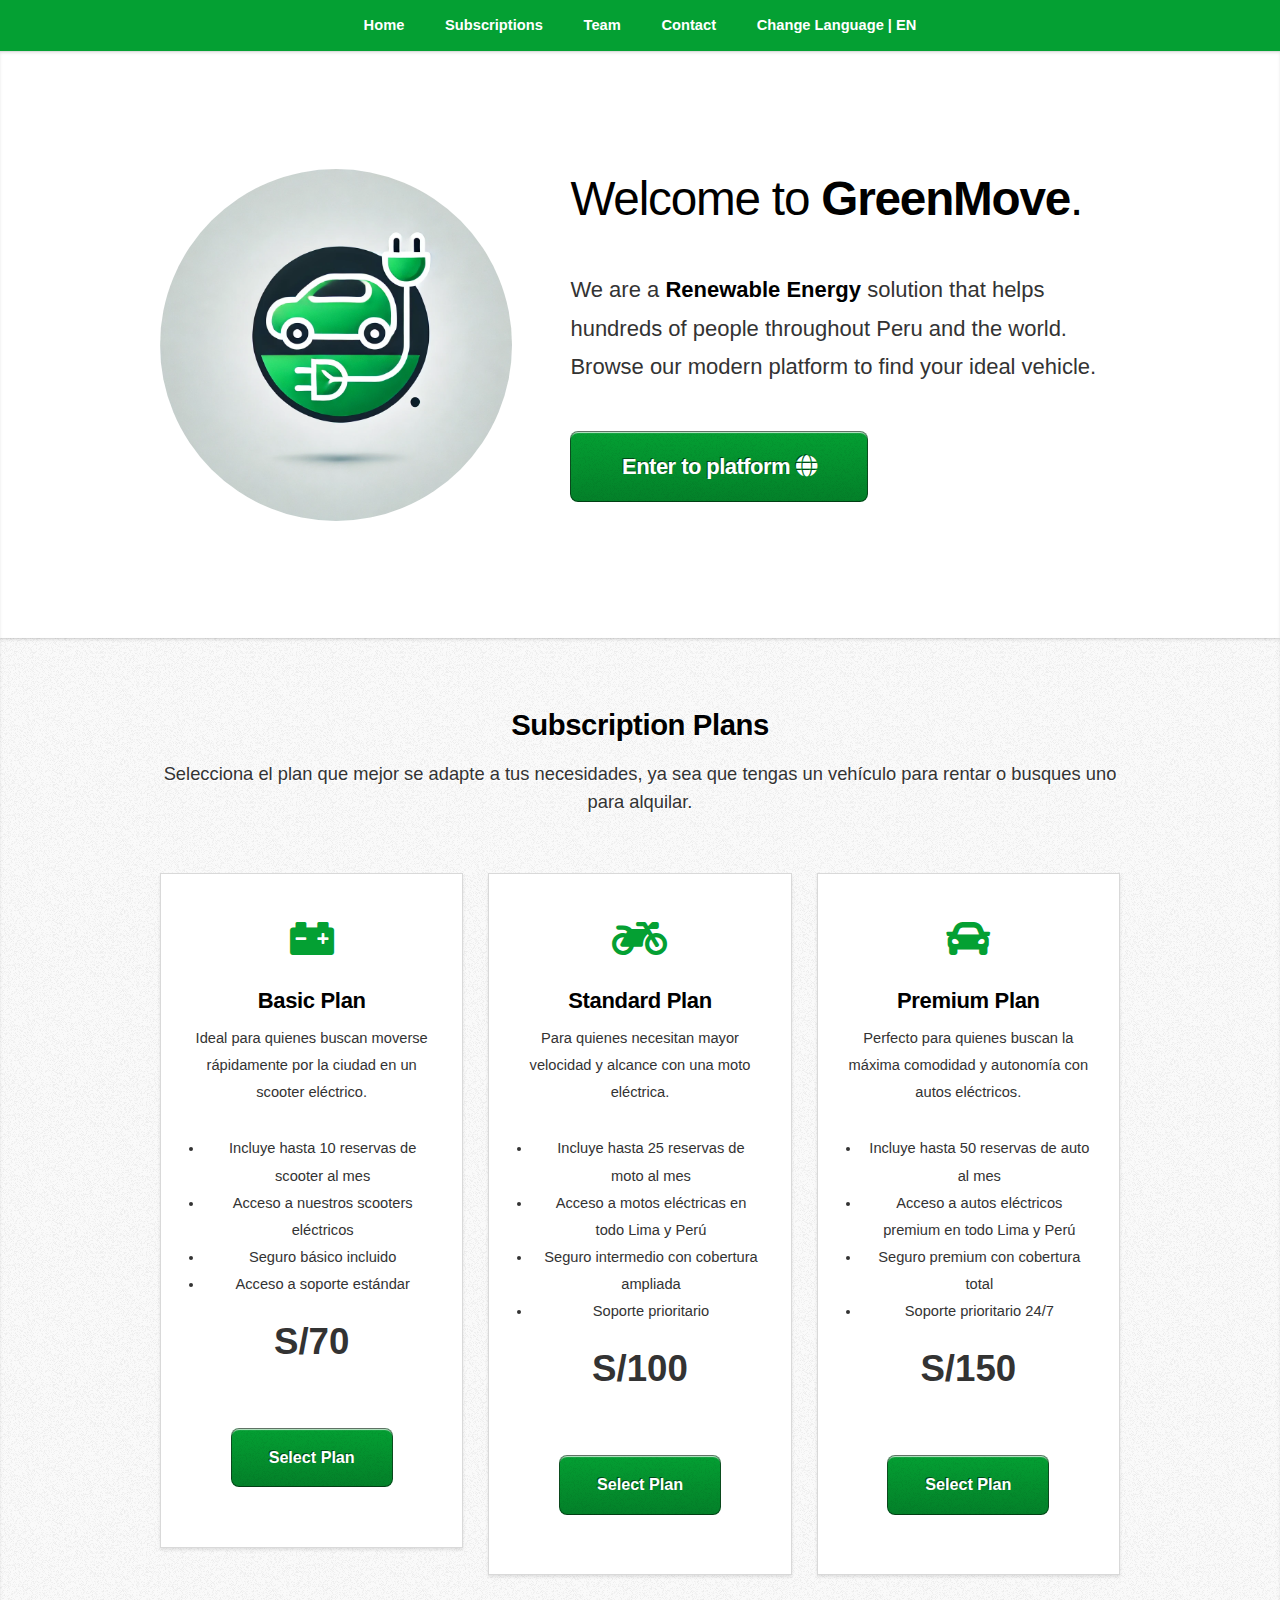
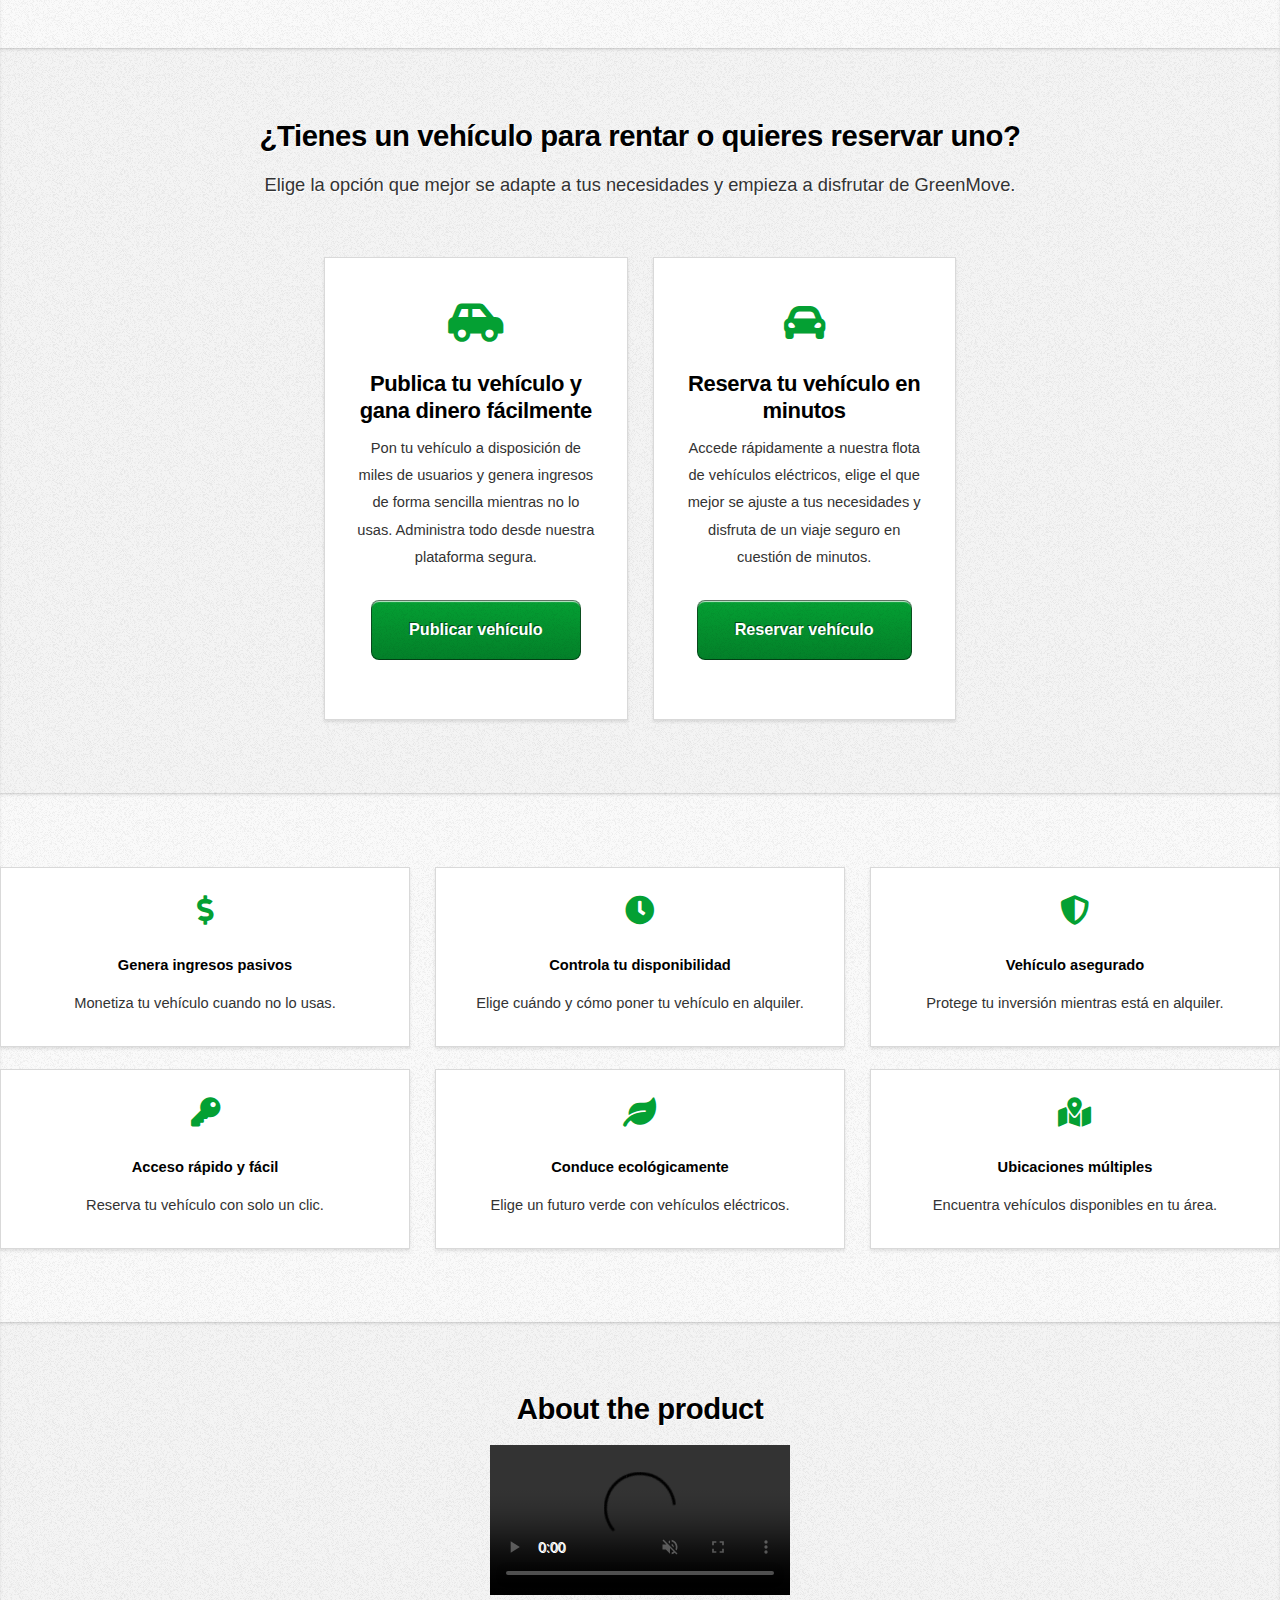
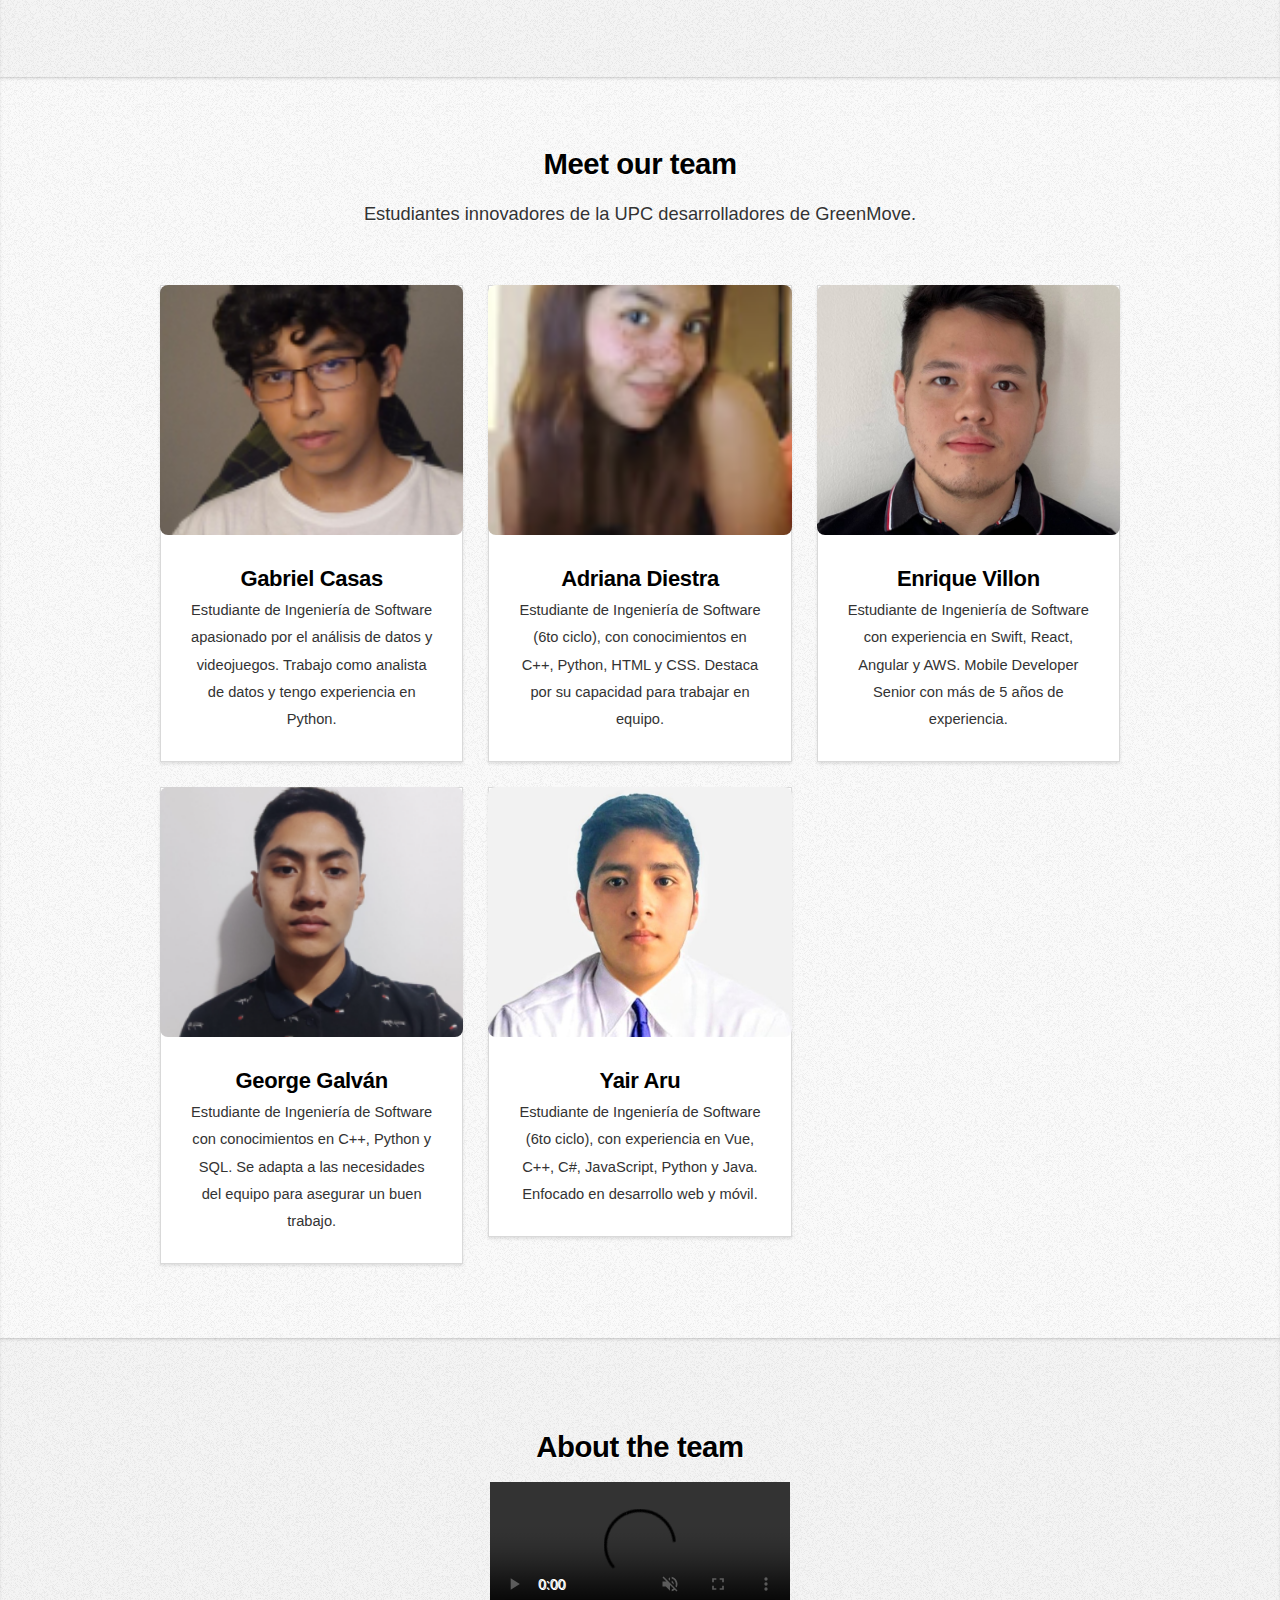
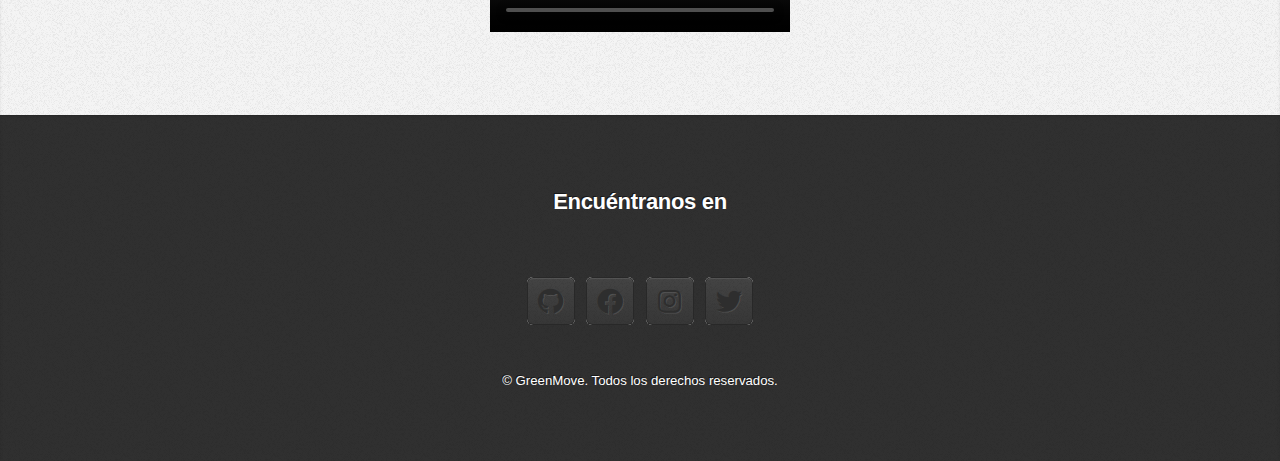
==== commit 97f6a9b6: "feat(language-switcher): added language switcher." ====
--- a/index.html
+++ b/index.html
@@ -14,10 +14,10 @@
 			<nav id="nav">
 				<ul class="container">
 					<li><a href="#top" id="home">Home</a></li>
-					<li><a href="#work">Suscriptions</a></li>
+					<li><a href="#work">Subscriptions</a></li>
 					<li><a href="#portfolio">Team</a></li>
 					<li><a href="#contact">Contact</a></li>
-					<li><a onclick="">Change Language</a></li>
+					<li><a href="spanish.html">Change Language | EN</a></li>
 				</ul>
 			</nav>
 
@@ -30,11 +30,11 @@
             </div>
             <div class="col-8 col-7-large col-12-medium">
                 <header>
-                    <h1>Presentamos <strong>GreenMove</strong>.</h1>
+                    <h1>Welcome to <strong>GreenMove</strong>.</h1>
                 </header>
-                <p>Somos una solución de <strong>Energías Renovables</strong>, que ayuda a cientos de personas en todo el Perú y el mundo. Recorre nuestra moderna plataforma para encontrar tu vehículo ideal.</p>
+                <p>We are a <strong>Renewable Energy</strong> solution that helps hundreds of people throughout Peru and the world. Browse our modern platform to find your ideal vehicle.</p>
                 <a href="https://greenmove-web-app.vercel.app/login" class="button large scrolly">
-                    Ingresa a nuestra plataforma <i class="fas fa-globe"></i> 
+                    Enter to platform  <i class="fas fa-globe"></i>
                 </a>
             </div>
         </div>
@@ -50,7 +50,7 @@
 				<article id="work" class="wrapper style2">
 					<div class="container">
 						<header>
-							<h2>Planes de suscripción</h2>
+							<h2>Subscription Plans</h2>
 							<p>Selecciona el plan que mejor se adapte a tus necesidades, ya sea que tengas un vehículo para rentar o busques uno para alquilar.</p>
 						</header>
 						<div class="row aln-center">
@@ -58,7 +58,7 @@
 						<div class="col-4 col-6-medium col-12-small">
 							<section class="box style1">
 								<span class="icon featured"><i class="fas fa-car-battery fa-3x"></i></span>
-						<h3>Plan Básico </h3>
+						<h3>Basic Plan </h3>
 						<p>Ideal para quienes buscan moverse rápidamente por la ciudad en un scooter eléctrico.</p>
 						<ul>
 							<li>Incluye hasta 10 reservas de scooter al mes</li>
@@ -67,14 +67,14 @@
 							<li>Acceso a soporte estándar</li>
 						</ul>
 						<p style="font-size: 2.5em; font-weight: bold;">S/70</p>
-						<a href="#" class="button">Seleccionar Plan</a>
+						<a href="#" class="button">Select Plan</a>
 					</section>
 				</div>
             <!-- Plan Intermedio -->
             <div class="col-4 col-6-medium col-12-small">
                 <section class="box style1">
                     <span class="icon featured"><i class="fas fa-motorcycle fa-3x"></i></span>
-                    <h3>Plan Intermedio</h3>
+                    <h3>Standard Plan</h3>
                     <p>Para quienes necesitan mayor velocidad y alcance con una moto eléctrica.</p>
                     <ul>
                         <li>Incluye hasta 25 reservas de moto al mes</li>
@@ -82,8 +82,8 @@
                         <li>Seguro intermedio con cobertura ampliada</li>
                         <li>Soporte prioritario</li>                        
                     </ul>
-                    <p style="font-size: 2.5em; font-weight: bold;">S/10</p>
-                    <a href="#" class="button">Seleccionar Plan</a>
+                    <p style="font-size: 2.5em; font-weight: bold;">S/100</p>
+                    <a href="#" class="button">Select Plan</a>
                 </section>
             </div>
 
@@ -91,7 +91,7 @@
             <div class="col-4 col-6-medium col-12-small">
                 <section class="box style1">
                     <span class="icon featured"><i class="fas fa-car fa-3x"></i></span>
-                    <h3>Plan Avanzado</h3>
+                    <h3>Premium Plan</h3>
                     <p>Perfecto para quienes buscan la máxima comodidad y autonomía con autos eléctricos.</p>
                     <ul>
                         <li>Incluye hasta 50 reservas de auto al mes</li>
@@ -100,7 +100,7 @@
                         <li>Soporte prioritario 24/7</li>
                     </ul>
                     <p style="font-size: 2.5em; font-weight: bold;">S/150</p>
-                    <a href="#" class="button">Seleccionar Plan</a>
+                    <a href="#" class="button">Select Plan</a>
                 </section>
             </div>
         </div>
@@ -211,7 +211,7 @@
 		<article id="portfolio" class="wrapper style2">
 			<div class="container">
 				<header>
-					<h2>Conoce a nuestro equipo.</h2>
+					<h2>Meet our team</h2>
 					<p>Estudiantes innovadores de la UPC desarrolladores de GreenMove.</p>
 				</header>
 				<div class="row">
@@ -260,7 +260,7 @@
 							<p>Estudiante de Ingeniería de Software (6to ciclo), con experiencia en Vue, C++, C#, JavaScript, Python y Java. Enfocado en desarrollo web y móvil.</p>
 						</article>
 					</div>
-				</div>				
+				</div>
 			</div>
 		</article>
 
@@ -291,6 +291,7 @@
 								<li><a href="https://github.com/G5UPC-PRE-SI729-2402-SW54-WebCode-Team" class="icon brands fa-github"><span class="label">Github</span></a></li>
 								<li><a href="https://facebook.com" class="icon brands fa-facebook"><span class="label">Facebook</span></a></li>
 								<li><a href="https://instagram.com" class="icon brands fa-instagram"><span class="label">Instagram</span></a></li>
+								<li><a href="https://twitter.com" class="icon brands fa-twitter"><span class="label">Twitter</span></a></li>
 							</ul>
 						</div>
 					</div>
--- a/assets/css/main.css
+++ b/assets/css/main.css
@@ -1820,7 +1820,7 @@
 				}
 
 				ul.social li a.fa-twitter {
-					background-color: #2DAAE4;
+					background-color: #ffffff;
 				}
 
 				ul.social li a.fa-facebook-f {
@@ -1852,7 +1852,11 @@
 				}
 
 				ul.social li a.fa-instagram {
-					background-color: #E0D7C8;
+					background-color: #ffffff;
+				}
+
+				ul.social li a.fa-facebook{
+					background-color: #fcfdfd;
 				}
 
 				ul.social li a.fa-foursquare {
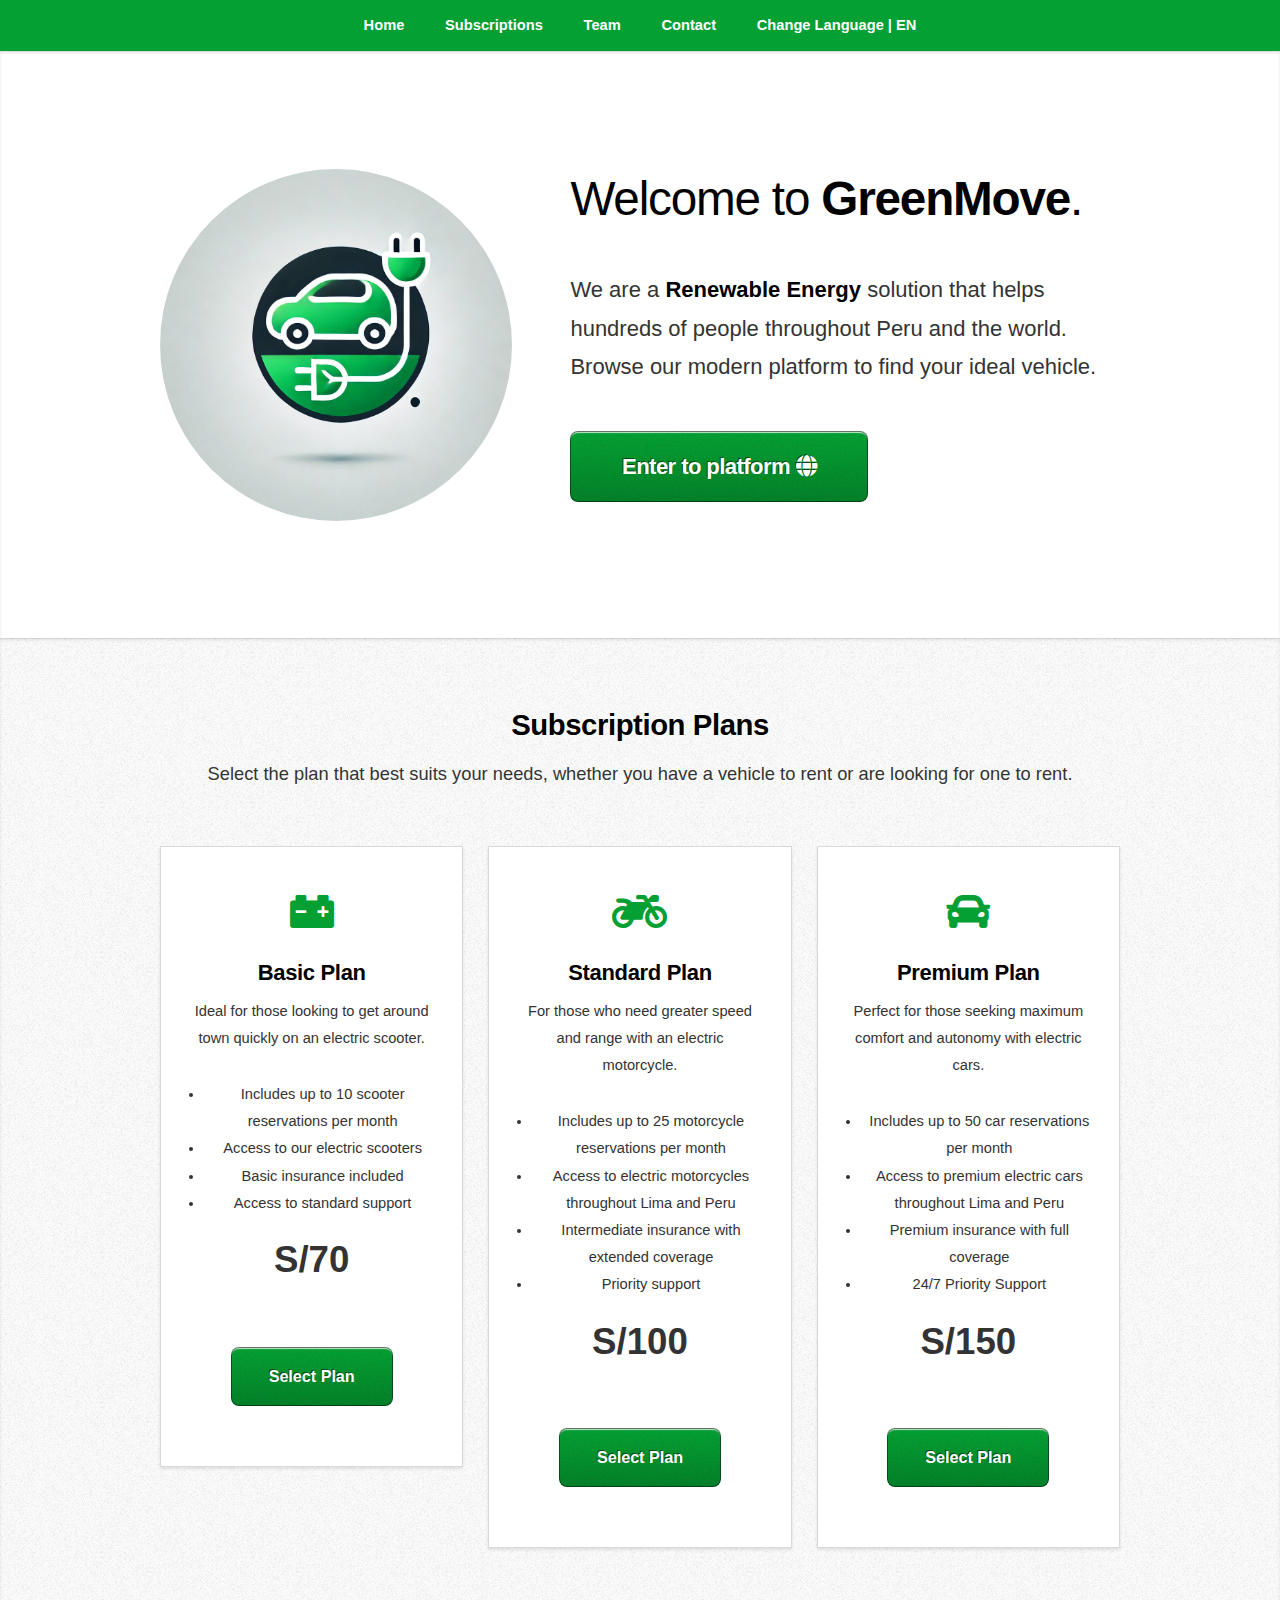
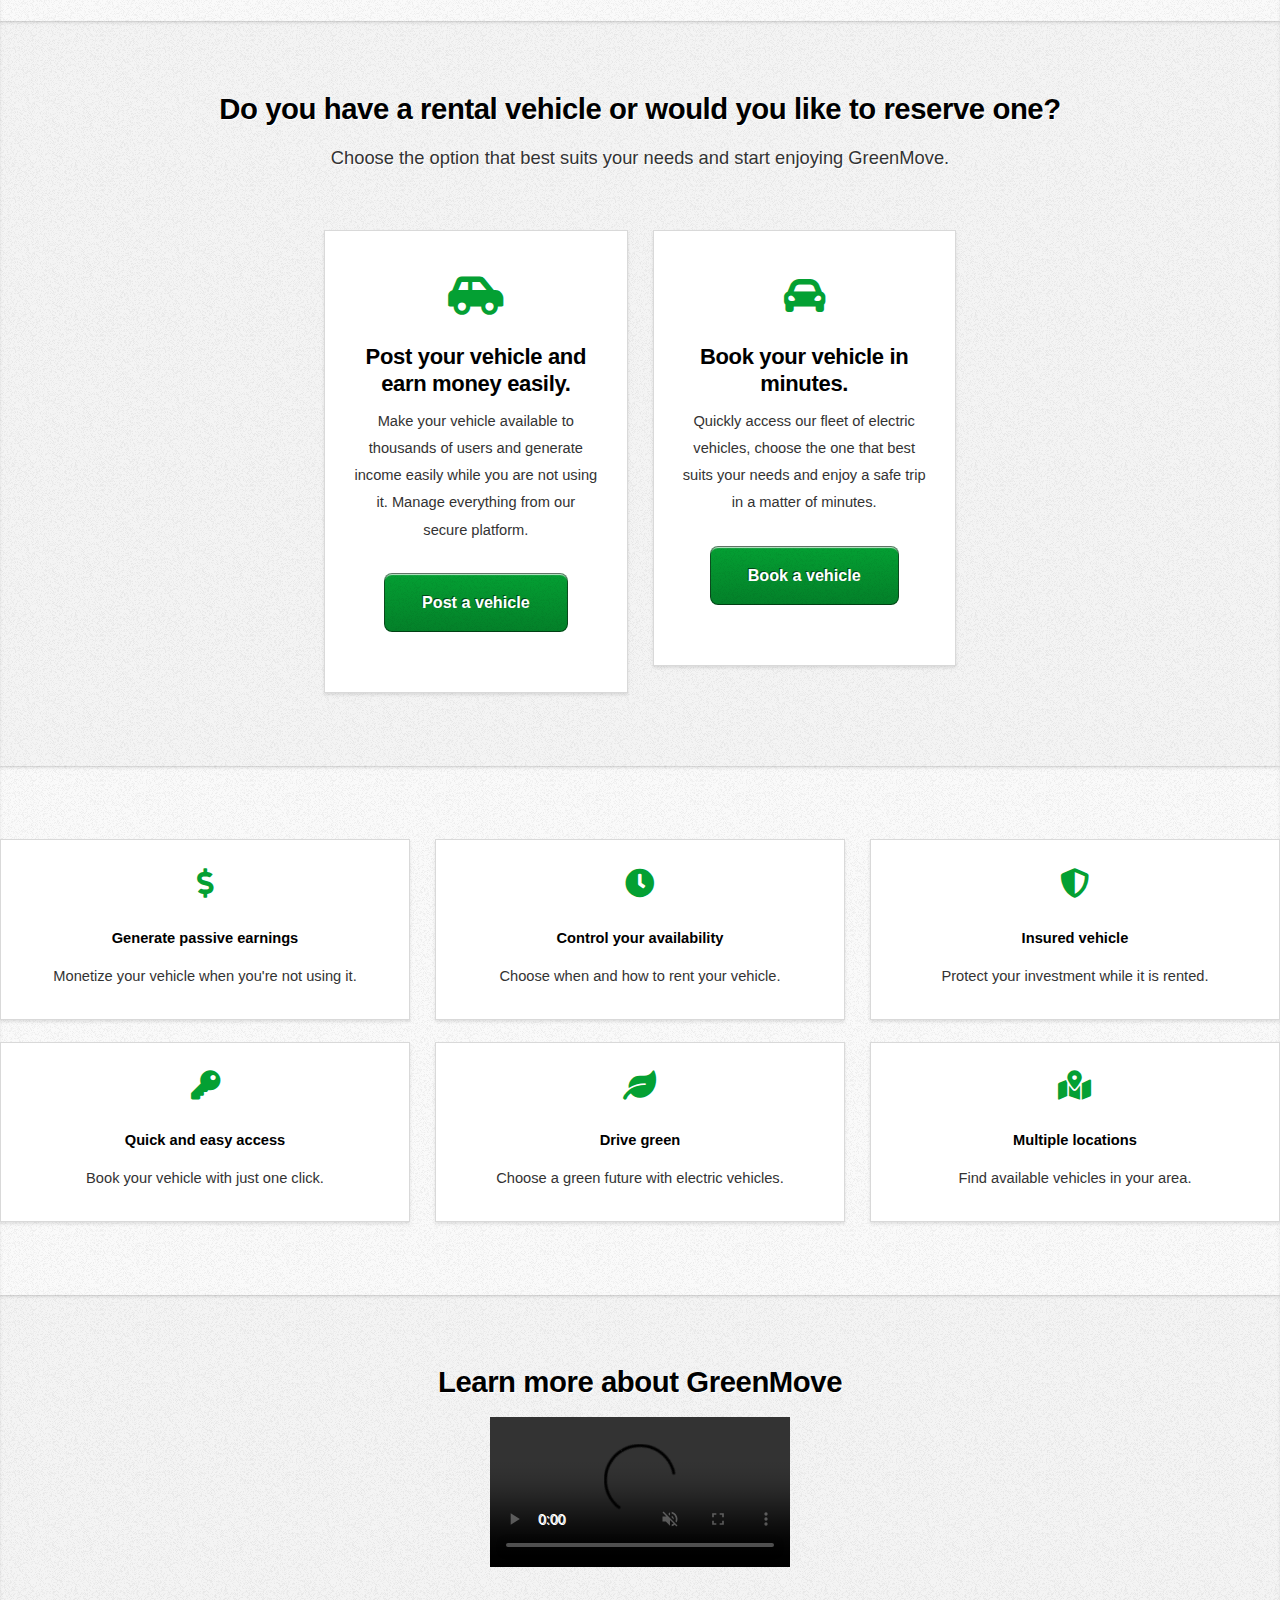
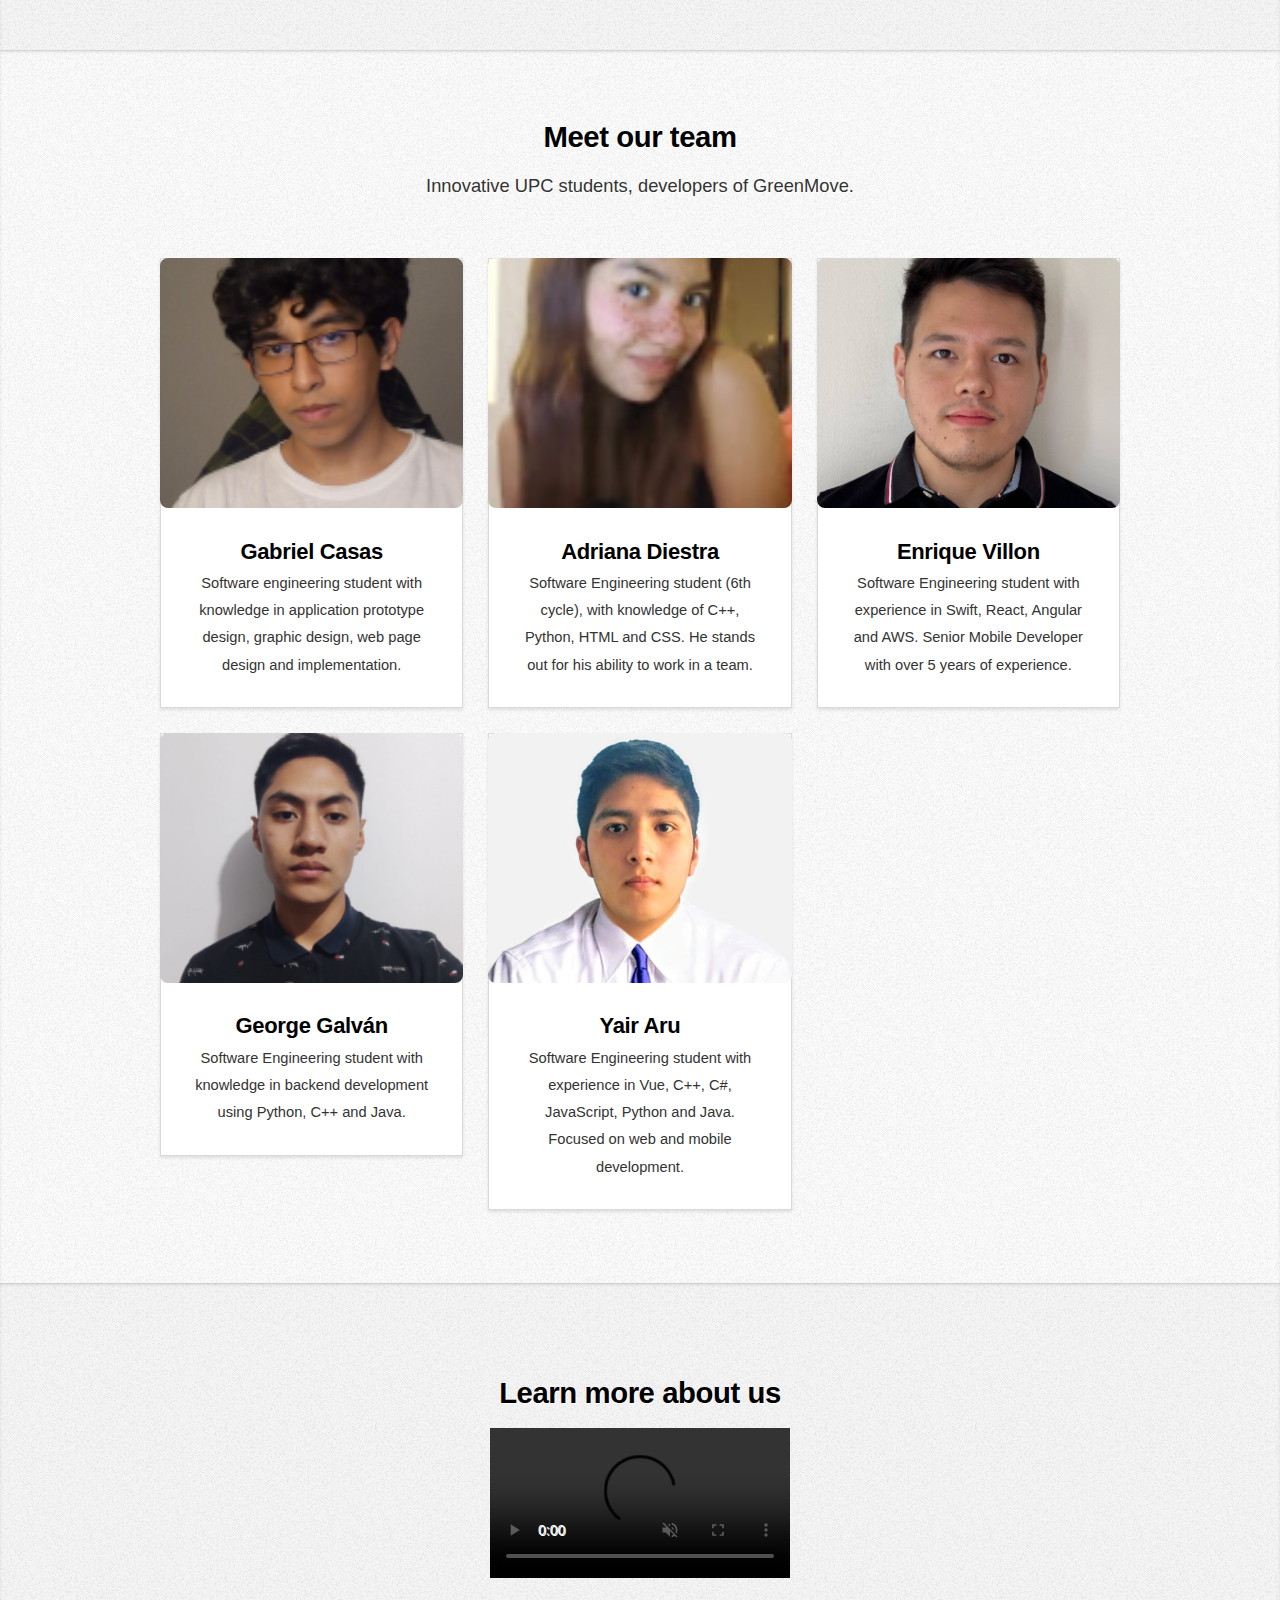
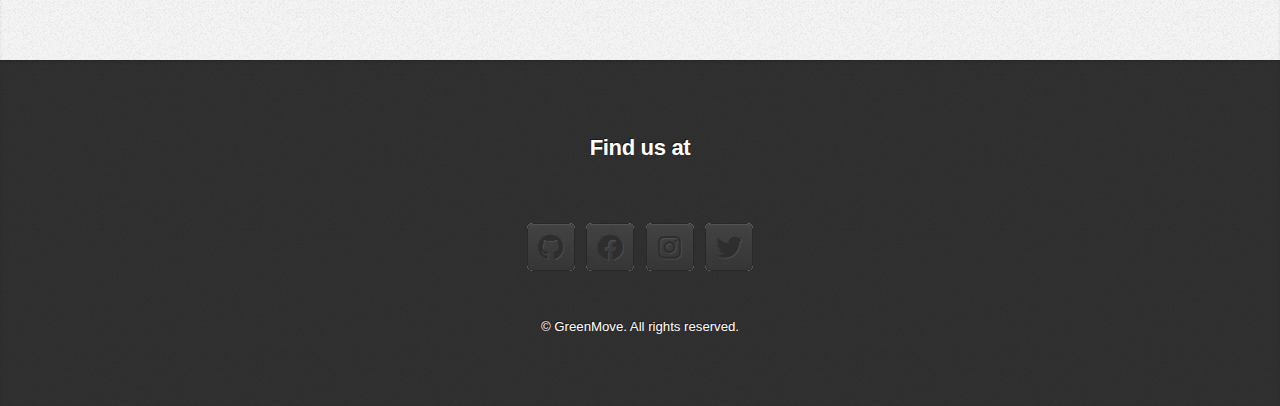
==== commit f4adab7a: "feat(language-switcher): updated translation in some words." ====
--- a/index.html
+++ b/index.html
@@ -51,7 +51,7 @@
 					<div class="container">
 						<header>
 							<h2>Subscription Plans</h2>
-							<p>Selecciona el plan que mejor se adapte a tus necesidades, ya sea que tengas un vehículo para rentar o busques uno para alquilar.</p>
+							<p>Select the plan that best suits your needs, whether you have a vehicle to rent or are looking for one to rent.</p>
 						</header>
 						<div class="row aln-center">
 						<!-- Plan Básico -->
@@ -59,12 +59,12 @@
 							<section class="box style1">
 								<span class="icon featured"><i class="fas fa-car-battery fa-3x"></i></span>
 						<h3>Basic Plan </h3>
-						<p>Ideal para quienes buscan moverse rápidamente por la ciudad en un scooter eléctrico.</p>
+						<p>Ideal for those looking to get around town quickly on an electric scooter.</p>
 						<ul>
-							<li>Incluye hasta 10 reservas de scooter al mes</li>
-							<li>Acceso a nuestros scooters eléctricos </li>
-							<li>Seguro básico incluido</li>
-							<li>Acceso a soporte estándar</li>
+							<li>Includes up to 10 scooter reservations per month</li>
+							<li>Access to our electric scooters </li>
+							<li>Basic insurance included</li>
+							<li>Access to standard support</li>
 						</ul>
 						<p style="font-size: 2.5em; font-weight: bold;">S/70</p>
 						<a href="#" class="button">Select Plan</a>
@@ -75,12 +75,12 @@
                 <section class="box style1">
                     <span class="icon featured"><i class="fas fa-motorcycle fa-3x"></i></span>
                     <h3>Standard Plan</h3>
-                    <p>Para quienes necesitan mayor velocidad y alcance con una moto eléctrica.</p>
+                    <p>For those who need greater speed and range with an electric motorcycle.</p>
                     <ul>
-                        <li>Incluye hasta 25 reservas de moto al mes</li>
-                        <li>Acceso a motos eléctricas en todo Lima y Perú</li>
-                        <li>Seguro intermedio con cobertura ampliada</li>
-                        <li>Soporte prioritario</li>                        
+                        <li>Includes up to 25 motorcycle reservations per month</li>
+                        <li>Access to electric motorcycles throughout Lima and Peru</li>
+                        <li>Intermediate insurance with extended coverage</li>
+                        <li>Priority support</li>
                     </ul>
                     <p style="font-size: 2.5em; font-weight: bold;">S/100</p>
                     <a href="#" class="button">Select Plan</a>
@@ -92,12 +92,12 @@
                 <section class="box style1">
                     <span class="icon featured"><i class="fas fa-car fa-3x"></i></span>
                     <h3>Premium Plan</h3>
-                    <p>Perfecto para quienes buscan la máxima comodidad y autonomía con autos eléctricos.</p>
+                    <p>Perfect for those seeking maximum comfort and autonomy with electric cars.</p>
                     <ul>
-                        <li>Incluye hasta 50 reservas de auto al mes</li>
-                        <li>Acceso a autos eléctricos premium en todo Lima y Perú</li>
-                        <li>Seguro premium con cobertura total</li>
-                        <li>Soporte prioritario 24/7</li>
+                        <li>Includes up to 50 car reservations per month</li>
+                        <li>Access to premium electric cars throughout Lima and Peru</li>
+                        <li>Premium insurance with full coverage</li>
+                        <li>24/7 Priority Support</li>
                     </ul>
                     <p style="font-size: 2.5em; font-weight: bold;">S/150</p>
                     <a href="#" class="button">Select Plan</a>
@@ -116,17 +116,17 @@
 <article id="users" class="wrapper style3">
     <div class="container">
         <header>
-            <h2>¿Tienes un vehículo para rentar o quieres reservar uno?</h2>
-            <p>Elige la opción que mejor se adapte a tus necesidades y empieza a disfrutar de GreenMove.</p>
+            <h2>Do you have a rental vehicle or would you like to reserve one?</h2>
+            <p>Choose the option that best suits your needs and start enjoying GreenMove.</p>
         </header>
         <div class="row aln-center">
             <!-- Card para Propietarios de vehículos -->
             <div class="col-4 col-6-medium col-12-small">
                 <section class="box style1">
                     <span class="icon featured"><i class="fas fa-car-side fa-3x"></i></span>
-                    <h3>Publica tu vehículo y gana dinero fácilmente</h3>
-                    <p>Pon tu vehículo a disposición de miles de usuarios y genera ingresos de forma sencilla mientras no lo usas. Administra todo desde nuestra plataforma segura.</p>
-                    <a href="#" class="button">Publicar vehículo</a>
+                    <h3>Post your vehicle and earn money easily.</h3>
+                    <p>Make your vehicle available to thousands of users and generate income easily while you are not using it. Manage everything from our secure platform.</p>
+                    <a href="#" class="button">Post a vehicle</a>
                 </section>
             </div>
 
@@ -134,9 +134,9 @@
             <div class="col-4 col-6-medium col-12-small">
                 <section class="box style1">
                     <span class="icon featured"><i class="fas fa-car-alt fa-3x"></i></span>
-                    <h3>Reserva tu vehículo en minutos</h3>
-                    <p>Accede rápidamente a nuestra flota de vehículos eléctricos, elige el que mejor se ajuste a tus necesidades y disfruta de un viaje seguro en cuestión de minutos.</p>
-                    <a href="#" class="button">Reservar vehículo</a>
+                    <h3>Book your vehicle in minutes.</h3>
+                    <p>Quickly access our fleet of electric vehicles, choose the one that best suits your needs and enjoy a safe trip in a matter of minutes.</p>
+                    <a href="#" class="button">Book a vehicle</a>
                 </section>
             </div>
         </div>
@@ -149,22 +149,22 @@
     <div class="col-4 col-12-medium">
         <section class="box benefit-card">
             <span class="icon featured"><i class="fas fa-dollar-sign fa-2x"></i></span>
-            <h4>Genera ingresos pasivos</h4>
-            <p>Monetiza tu vehículo cuando no lo usas.</p>
+            <h4>Generate passive earnings</h4>
+            <p>Monetize your vehicle when you're not using it.</p>
         </section>
     </div>
     <div class="col-4 col-12-medium">
         <section class="box benefit-card">
             <span class="icon featured"><i class="fas fa-clock fa-2x"></i></span>
-            <h4>Controla tu disponibilidad</h4>
-            <p>Elige cuándo y cómo poner tu vehículo en alquiler.</p>
+            <h4>Control your availability</h4>
+            <p>Choose when and how to rent your vehicle.</p>
         </section>
     </div>
     <div class="col-4 col-12-medium">
         <section class="box benefit-card">
             <span class="icon featured"><i class="fas fa-shield-alt fa-2x"></i></span>
-            <h4>Vehículo asegurado</h4>
-            <p>Protege tu inversión mientras está en alquiler.</p>
+            <h4>Insured vehicle</h4>
+            <p>Protect your investment while it is rented.</p>
         </section>
     </div>
 </div>
@@ -174,22 +174,22 @@
     <div class="col-4 col-12-medium">
         <section class="box benefit-card">
             <span class="icon featured"><i class="fas fa-key fa-2x"></i></span>
-            <h4>Acceso rápido y fácil</h4>
-            <p>Reserva tu vehículo con solo un clic.</p>
+            <h4>Quick and easy access</h4>
+            <p>Book your vehicle with just one click.</p>
         </section>
     </div>
     <div class="col-4 col-12-medium">
         <section class="box benefit-card">
             <span class="icon featured"><i class="fas fa-leaf fa-2x"></i></span>
-            <h4>Conduce ecológicamente</h4>
-            <p>Elige un futuro verde con vehículos eléctricos.</p>
+            <h4>Drive green</h4>
+            <p>Choose a green future with electric vehicles.</p>
         </section>
     </div>
     <div class="col-4 col-12-medium">
         <section class="box benefit-card">
             <span class="icon featured"><i class="fas fa-map-marked-alt fa-2x"></i></span>
-            <h4>Ubicaciones múltiples</h4>
-            <p>Encuentra vehículos disponibles en tu área.</p>
+            <h4>Multiple locations</h4>
+            <p>Find available vehicles in your area.</p>
         </section>
     </div>
 
@@ -198,7 +198,7 @@
 		<article id="about-the-product" class="wrapper style3">
 			<div class="about-the-product-container">
 				<div class="about-the-product-title">
-					<h2 style="color: black">About the product</h2>
+					<h2 style="color: black">Learn more about GreenMove</h2>
 				</div>
 				<div class="about-the-product-video-container ">
 					<video controls autoplay loop muted class="about-the-product-video">
@@ -212,7 +212,7 @@
 			<div class="container">
 				<header>
 					<h2>Meet our team</h2>
-					<p>Estudiantes innovadores de la UPC desarrolladores de GreenMove.</p>
+					<p>Innovative UPC students, developers of GreenMove.</p>
 				</header>
 				<div class="row">
 					<div class="col-4 col-6-medium col-12-small">
@@ -221,7 +221,7 @@
 								<img src="images/Gabriel.png" alt="Gabriel" />
 							</a>
 							<h3><a href="#">Gabriel Casas</a></h3>
-							<p>Estudiante de Ingeniería de Software apasionado por el análisis de datos y videojuegos. Trabajo como analista de datos y tengo experiencia en Python.</p>
+							<p>Software engineering student with knowledge in application prototype design, graphic design, web page design and implementation.</p>
 						</article>
 					</div>
 					<div class="col-4 col-6-medium col-12-small">
@@ -230,7 +230,7 @@
 								<img src="images/Adriana.png" alt="Adriana" />
 							</a>
 							<h3><a href="#">Adriana Diestra </a></h3>
-							<p>Estudiante de Ingeniería de Software (6to ciclo), con conocimientos en C++, Python, HTML y CSS. Destaca por su capacidad para trabajar en equipo.</p>
+							<p>Software Engineering student (6th cycle), with knowledge of C++, Python, HTML and CSS. He stands out for his ability to work in a team.</p>
 						</article>
 					</div>
 					<div class="col-4 col-6-medium col-12-small">
@@ -239,7 +239,7 @@
 								<img src="images/Enrique.png" alt="Enrique" />
 							</a>
 							<h3><a href="#">Enrique Villon</a></h3>
-							<p>Estudiante de Ingeniería de Software con experiencia en Swift, React, Angular y AWS. Mobile Developer Senior con más de 5 años de experiencia.</p>
+							<p>Software Engineering student with experience in Swift, React, Angular and AWS. Senior Mobile Developer with over 5 years of experience.</p>
 						</article>
 					</div>
 					<div class="col-4 col-6-medium col-12-small">
@@ -248,7 +248,7 @@
 								<img src="images/George_foto.png" alt="George" />
 							</a>
 							<h3><a href="#">George Galván</a></h3>
-							<p> Estudiante de Ingeniería de Software con conocimientos en C++, Python y SQL. Se adapta a las necesidades del equipo para asegurar un buen trabajo.</p>
+							<p>Software Engineering student with knowledge in backend development using Python, C++ and Java.</p>
 						</article>
 					</div>
 					<div class="col-4 col-6-medium col-12-small">
@@ -257,7 +257,7 @@
 								<img src="images/Yair.jpg" alt="Yair" />
 							</a>
 							<h3><a href="#">Yair Aru </a></h3>
-							<p>Estudiante de Ingeniería de Software (6to ciclo), con experiencia en Vue, C++, C#, JavaScript, Python y Java. Enfocado en desarrollo web y móvil.</p>
+							<p>Software Engineering student with experience in Vue, C++, C#, JavaScript, Python and Java. Focused on web and mobile development.</p>
 						</article>
 					</div>
 				</div>
@@ -268,7 +268,7 @@
 			<div class="about-the-team-container">
 				<div class="about-the-team-title">
 					<h2></h2>
-					<h2 style="color: black">About the team</h2>
+					<h2 style="color: black">Learn more about us</h2>
 				</div>
 				<div class="about-the-team-video-container ">
 					<video controls autoplay loop muted class="about-the-team-video">
@@ -283,7 +283,7 @@
 			<article id="contact" class="wrapper style4">
 				<div class="container medium">
 					<header>
-						<h3>Encuéntranos en</h3>
+						<h3>Find us at</h3>
 					</header>
 					<div class="row">
 						<div class="col-12">
@@ -297,7 +297,7 @@
 					</div>
 					<footer>
 						<ul id="copyright">
-							<li style="color: white">&copy; GreenMove. Todos los derechos reservados.</li>
+							<li style="color: white">&copy; GreenMove. All rights reserved.</li>
 						</ul>
 					</footer>
 				</div>
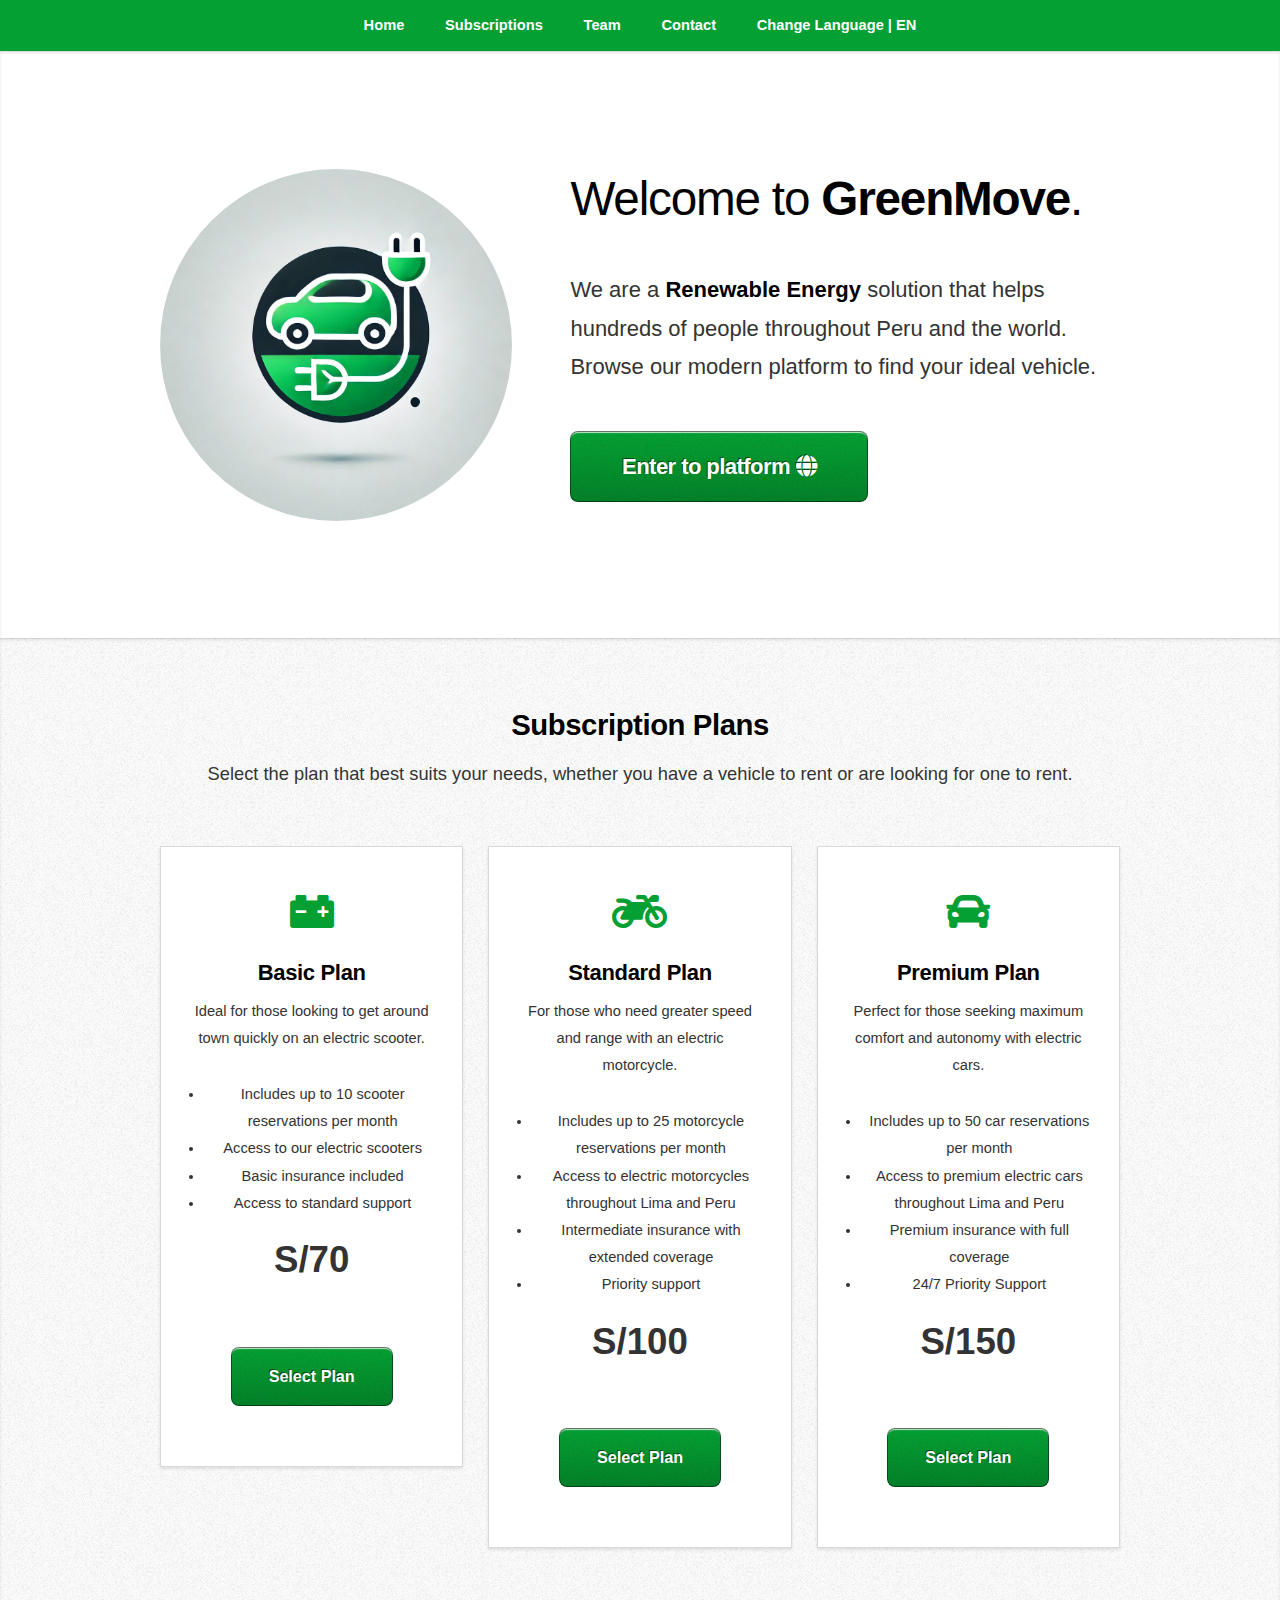
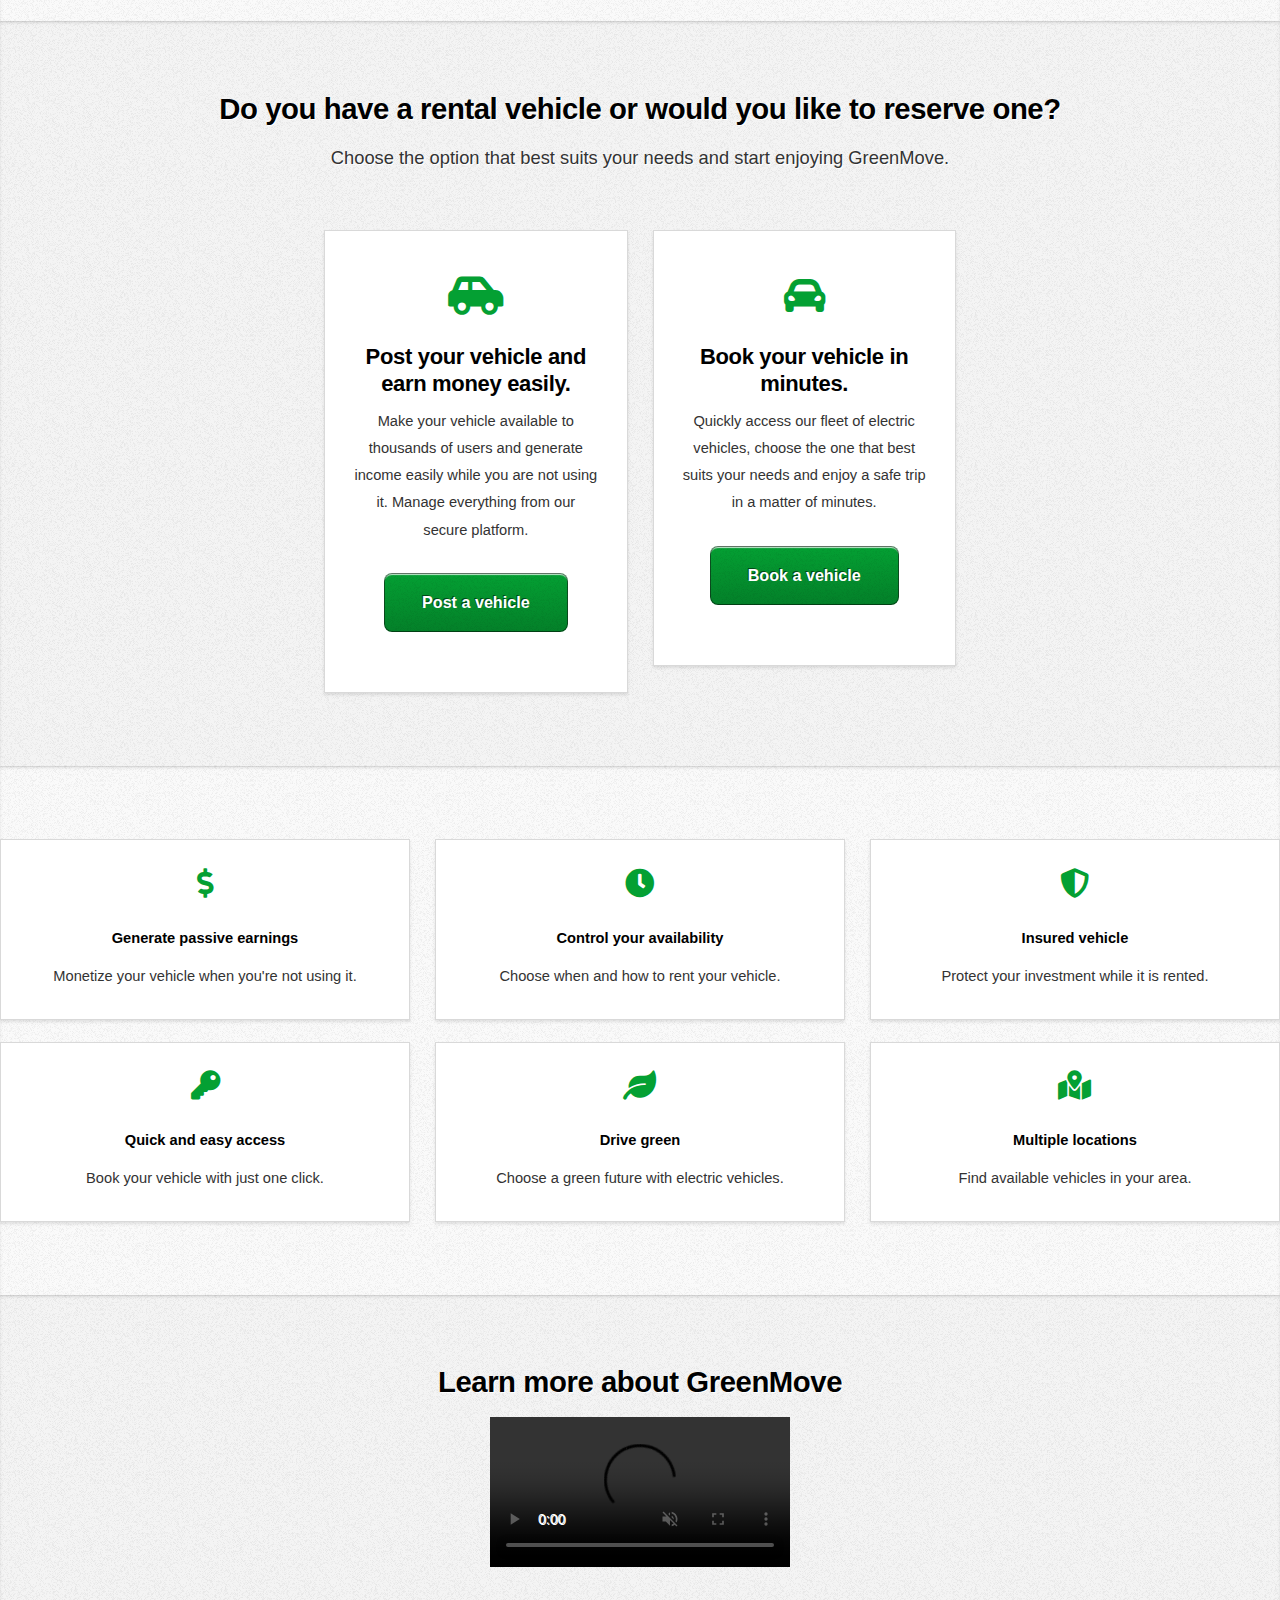
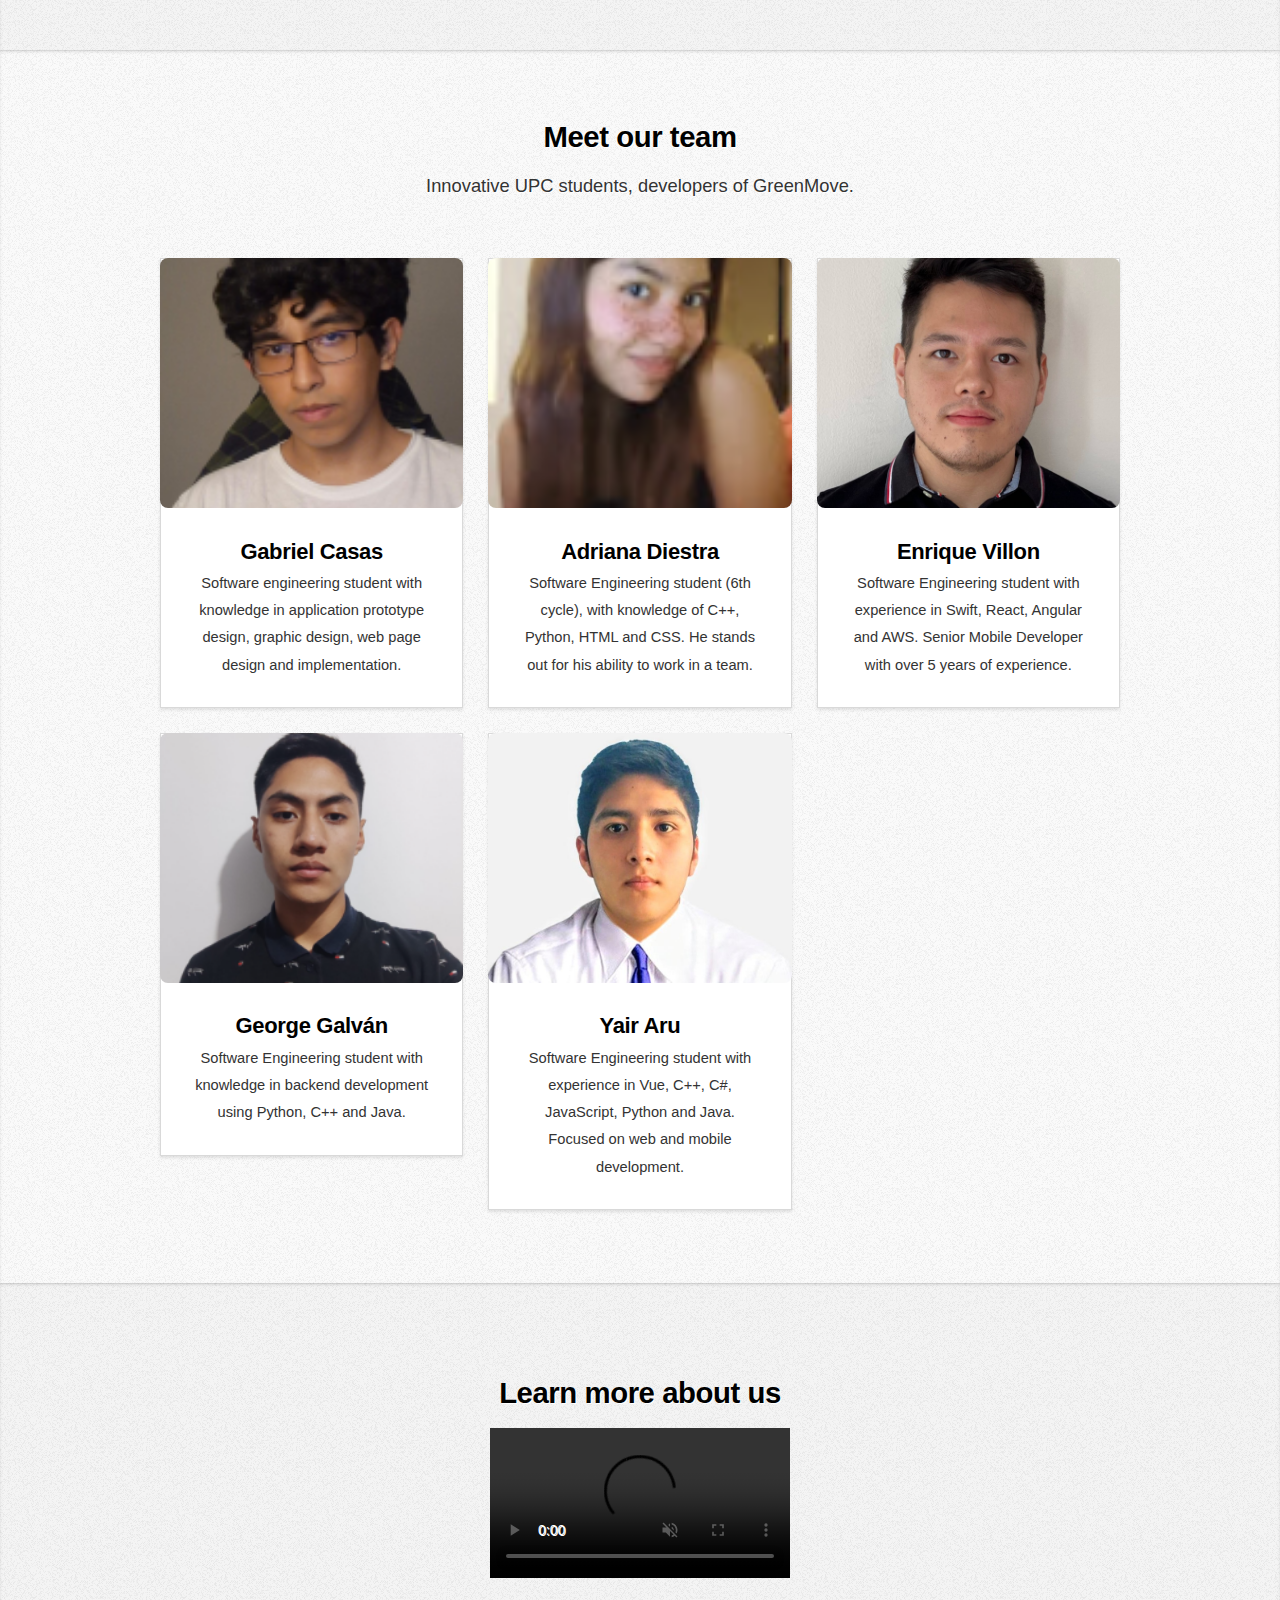
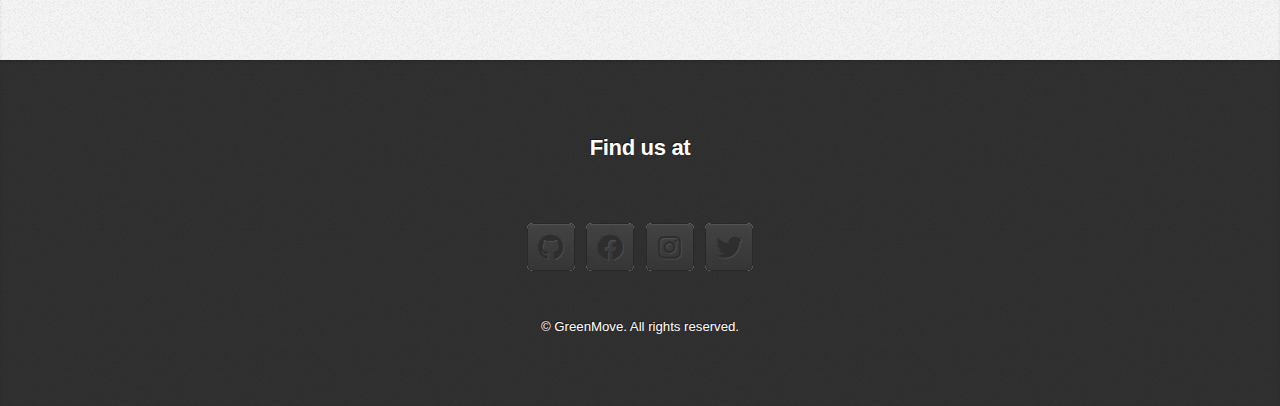
==== commit b61908b8: "feat(landing-page): added aria label in this project." ====
--- a/index.html
+++ b/index.html
@@ -11,13 +11,13 @@
 
 
 		<!-- Nav -->
-			<nav id="nav">
+			<nav id="nav" aria-label="Navigation bar">
 				<ul class="container">
 					<li><a href="#top" id="home">Home</a></li>
 					<li><a href="#work">Subscriptions</a></li>
 					<li><a href="#portfolio">Team</a></li>
 					<li><a href="#contact">Contact</a></li>
-					<li><a href="spanish.html">Change Language | EN</a></li>
+					<li aria-label="Change language to spanish button"><a href="spanish.html">Change Language | EN</a></li>
 				</ul>
 			</nav>
 
@@ -33,7 +33,7 @@
                     <h1>Welcome to <strong>GreenMove</strong>.</h1>
                 </header>
                 <p>We are a <strong>Renewable Energy</strong> solution that helps hundreds of people throughout Peru and the world. Browse our modern platform to find your ideal vehicle.</p>
-                <a href="https://greenmove-web-app.vercel.app/login" class="button large scrolly">
+                <a href="https://greenmove-web-app.vercel.app/login" class="button large scrolly" aria-label="Button for go to platform">
                     Enter to platform  <i class="fas fa-globe"></i>
                 </a>
             </div>
@@ -169,6 +169,8 @@
     </div>
 </div>
 <h2></h2>
+
+
 <!-- Beneficios para Usuarios -->
 <div class="row aln-center">
     <div class="col-4 col-12-medium">
@@ -195,18 +197,23 @@
 
 </div>
 		</article>
+
+
+		<!-- Video About the Product -->
 		<article id="about-the-product" class="wrapper style3">
 			<div class="about-the-product-container">
 				<div class="about-the-product-title">
 					<h2 style="color: black">Learn more about GreenMove</h2>
 				</div>
-				<div class="about-the-product-video-container ">
+				<div class="about-the-product-video-container " aria-label="Video about GreenMove">
 					<video controls autoplay loop muted class="about-the-product-video">
 						<source src="" type="video/mp4">
 					</video>
 				</div>
 			</div>
 		</article>
+
+
 		<!-- Team Portfolio-->
 		<article id="portfolio" class="wrapper style2">
 			<div class="container">
@@ -264,13 +271,14 @@
 			</div>
 		</article>
 
+		<!-- Video About the Team -->
 		<article id="about-the-team" class="wrapper style3">
 			<div class="about-the-team-container">
 				<div class="about-the-team-title">
 					<h2></h2>
 					<h2 style="color: black">Learn more about us</h2>
 				</div>
-				<div class="about-the-team-video-container ">
+				<div class="about-the-team-video-container " aria-label="Video about the team developer">
 					<video controls autoplay loop muted class="about-the-team-video">
 						<source src="" type="video/mp4">
 					</video>
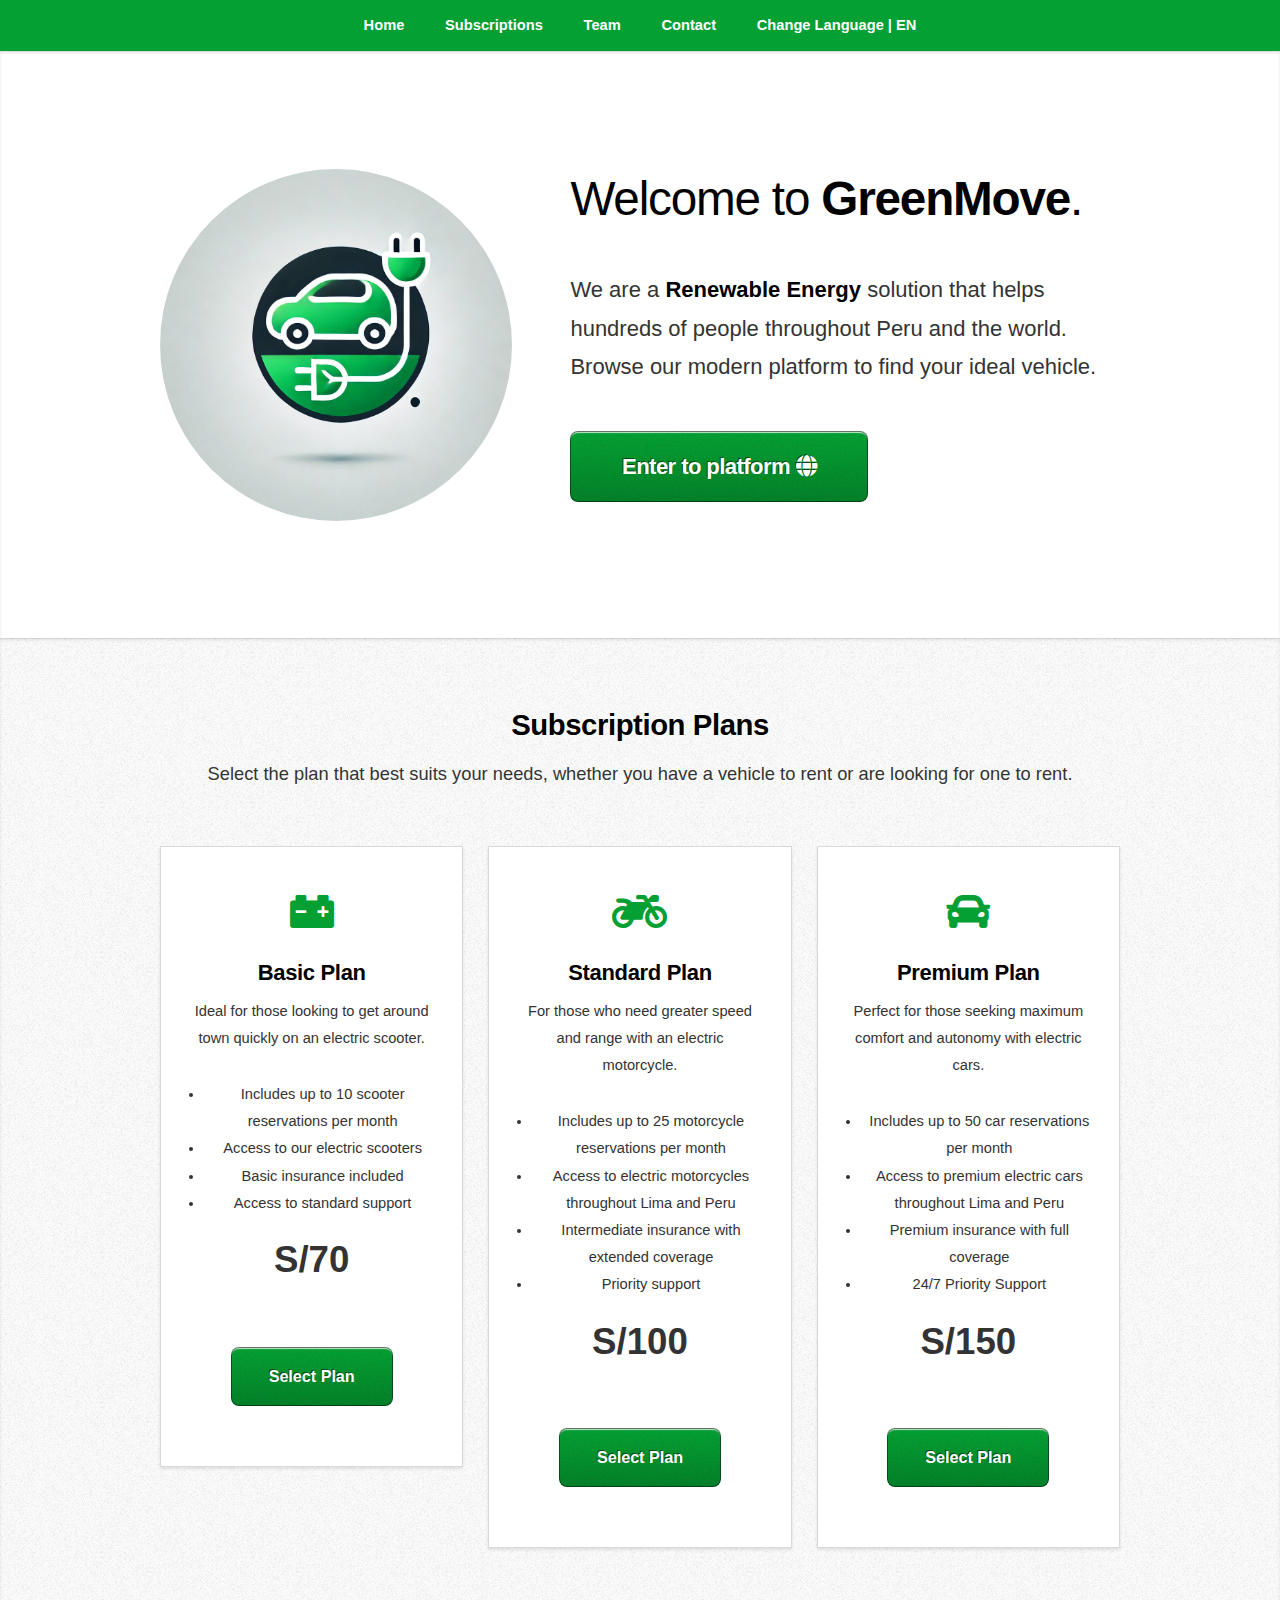
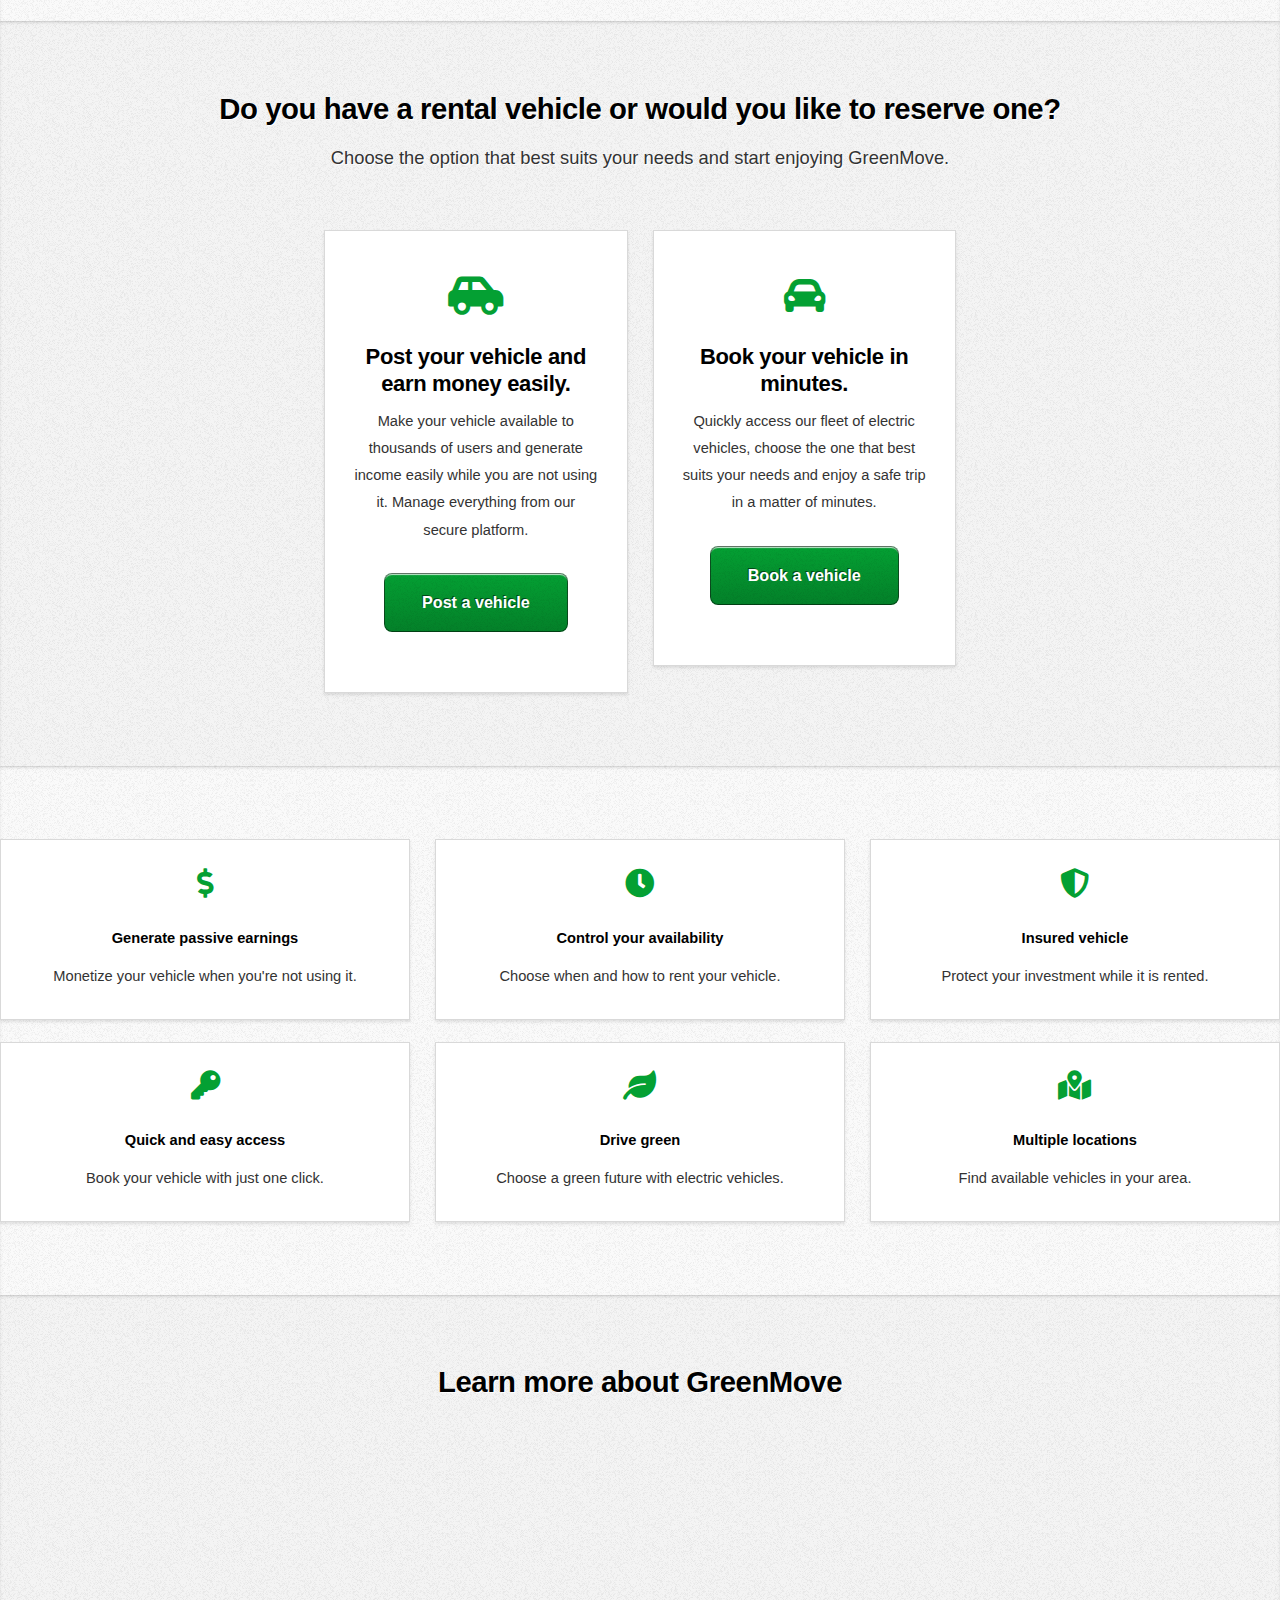
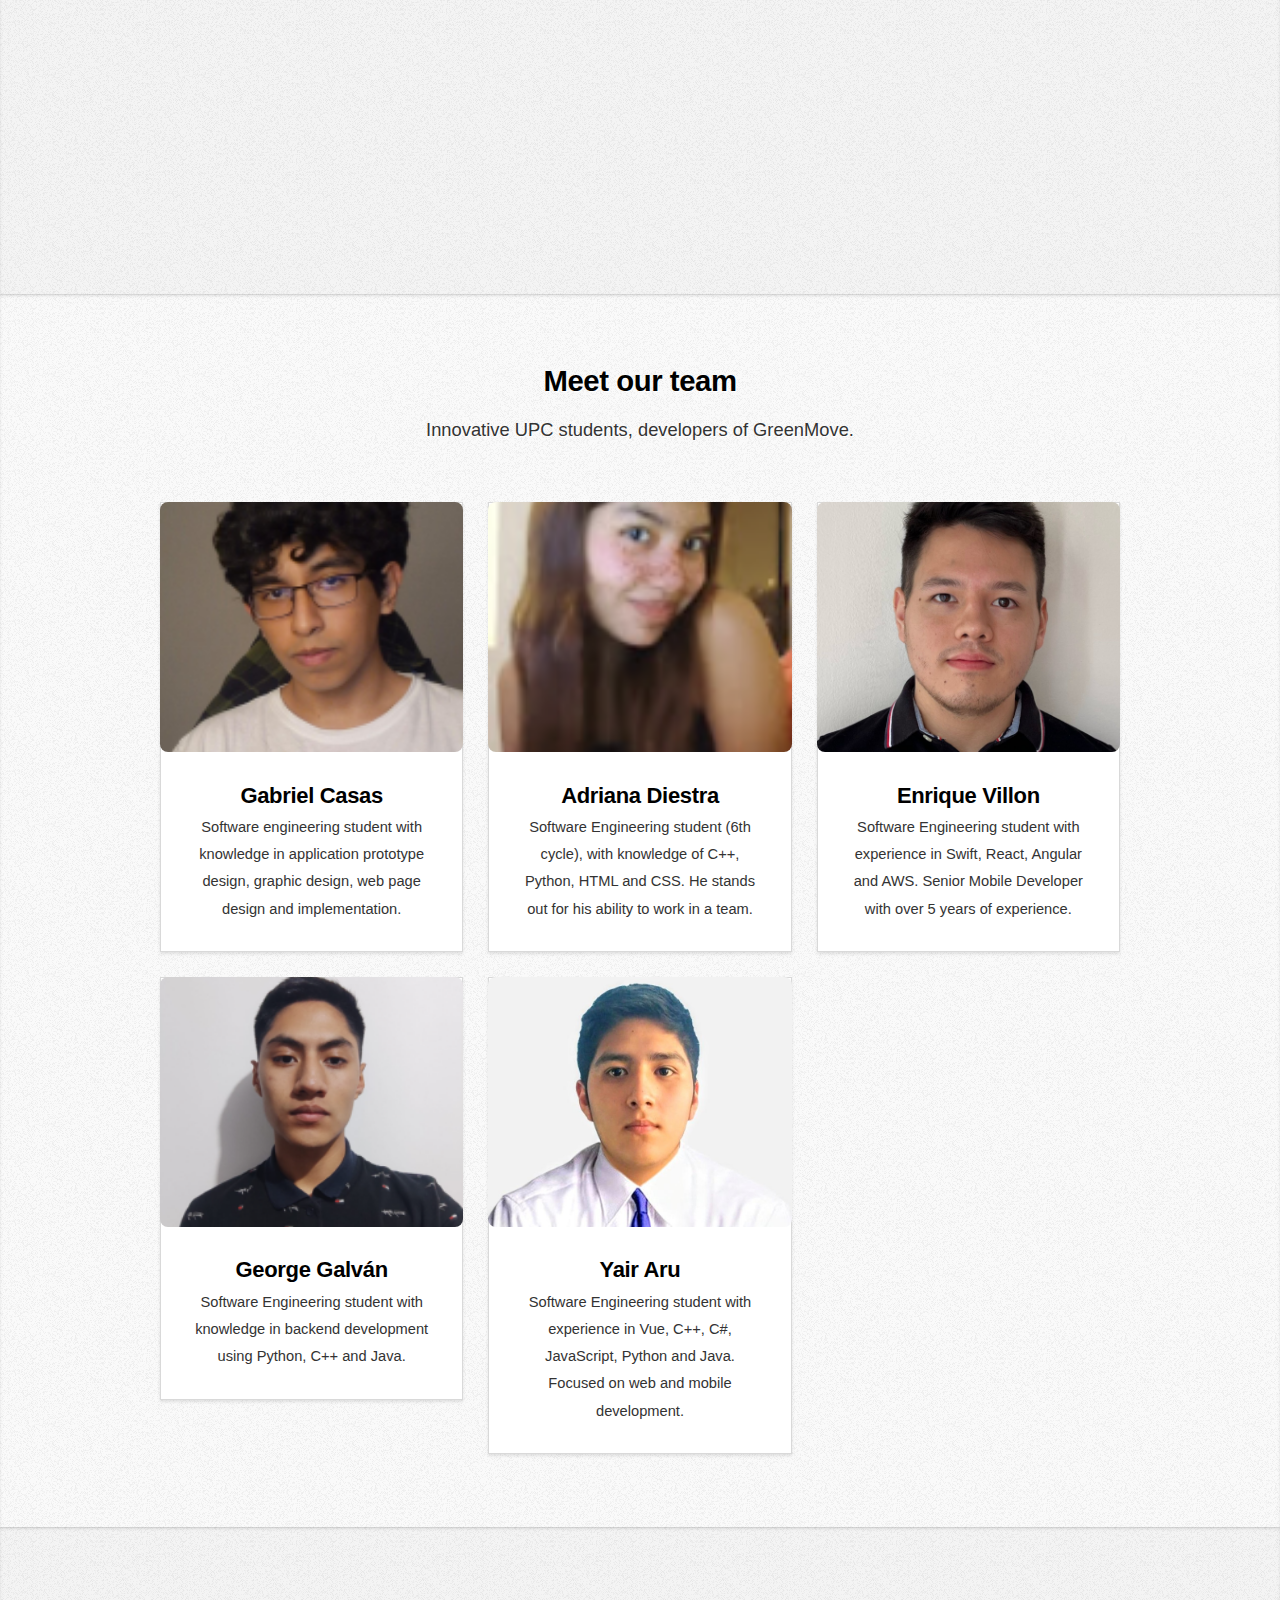
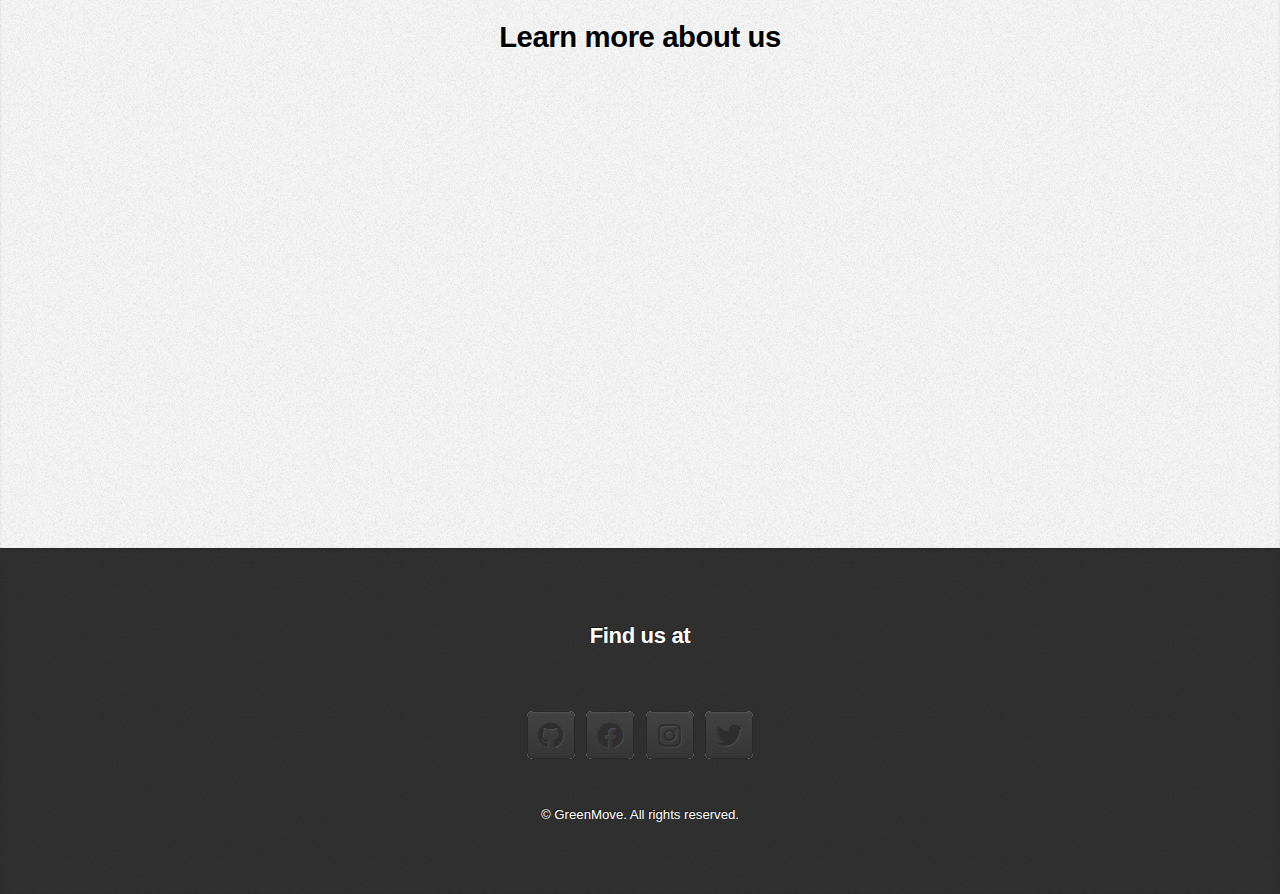
==== commit ccbb47ae: "feat(landing-page): added video about the team and about the product." ====
--- a/index.html
+++ b/index.html
@@ -205,10 +205,8 @@
 				<div class="about-the-product-title">
 					<h2 style="color: black">Learn more about GreenMove</h2>
 				</div>
-				<div class="about-the-product-video-container " aria-label="Video about GreenMove">
-					<video controls autoplay loop muted class="about-the-product-video">
-						<source src="" type="video/mp4">
-					</video>
+				<div class="about-the-product-video-container " aria-label="Video about GreenMove application">
+					<iframe width="700" height="394" src="https://www.youtube.com/embed/TX05z3LAo5Q" frameborder="0" allow="autoplay; encrypted-media" allowfullscreen></iframe></iframe>
 				</div>
 			</div>
 		</article>
@@ -279,9 +277,7 @@
 					<h2 style="color: black">Learn more about us</h2>
 				</div>
 				<div class="about-the-team-video-container " aria-label="Video about the team developer">
-					<video controls autoplay loop muted class="about-the-team-video">
-						<source src="" type="video/mp4">
-					</video>
+					<iframe width="700" height="394" src="https://www.youtube.com/embed/p8c3fFZk2a4" frameborder="0" allow="autoplay; encrypted-media" allowfullscreen></iframe></iframe>
 				</div>
 			</div>
 		</article>
@@ -296,10 +292,10 @@
 					<div class="row">
 						<div class="col-12">
 							<ul class="social">
-								<li><a href="https://github.com/G5UPC-PRE-SI729-2402-SW54-WebCode-Team" class="icon brands fa-github"><span class="label">Github</span></a></li>
-								<li><a href="https://facebook.com" class="icon brands fa-facebook"><span class="label">Facebook</span></a></li>
-								<li><a href="https://instagram.com" class="icon brands fa-instagram"><span class="label">Instagram</span></a></li>
-								<li><a href="https://twitter.com" class="icon brands fa-twitter"><span class="label">Twitter</span></a></li>
+								<li><a href="https://github.com/G5UPC-PRE-SI729-2402-SW54-WebCode-Team" class="icon brands fa-github" aria-label="Visit our github page"><span class="label">Github</span></a></li>
+								<li><a href="https://facebook.com" class="icon brands fa-facebook" aria-label="Visit our facebook page"><span class="label">Facebook</span></a></li>
+								<li><a href="https://instagram.com" class="icon brands fa-instagram" aria-label="Visit our instagram page"><span class="label">Instagram</span></a></li>
+								<li><a href="https://twitter.com" class="icon brands fa-twitter"><span class="label" aria-label="Visit our twitter page">Twitter</span></a></li>
 							</ul>
 						</div>
 					</div>
